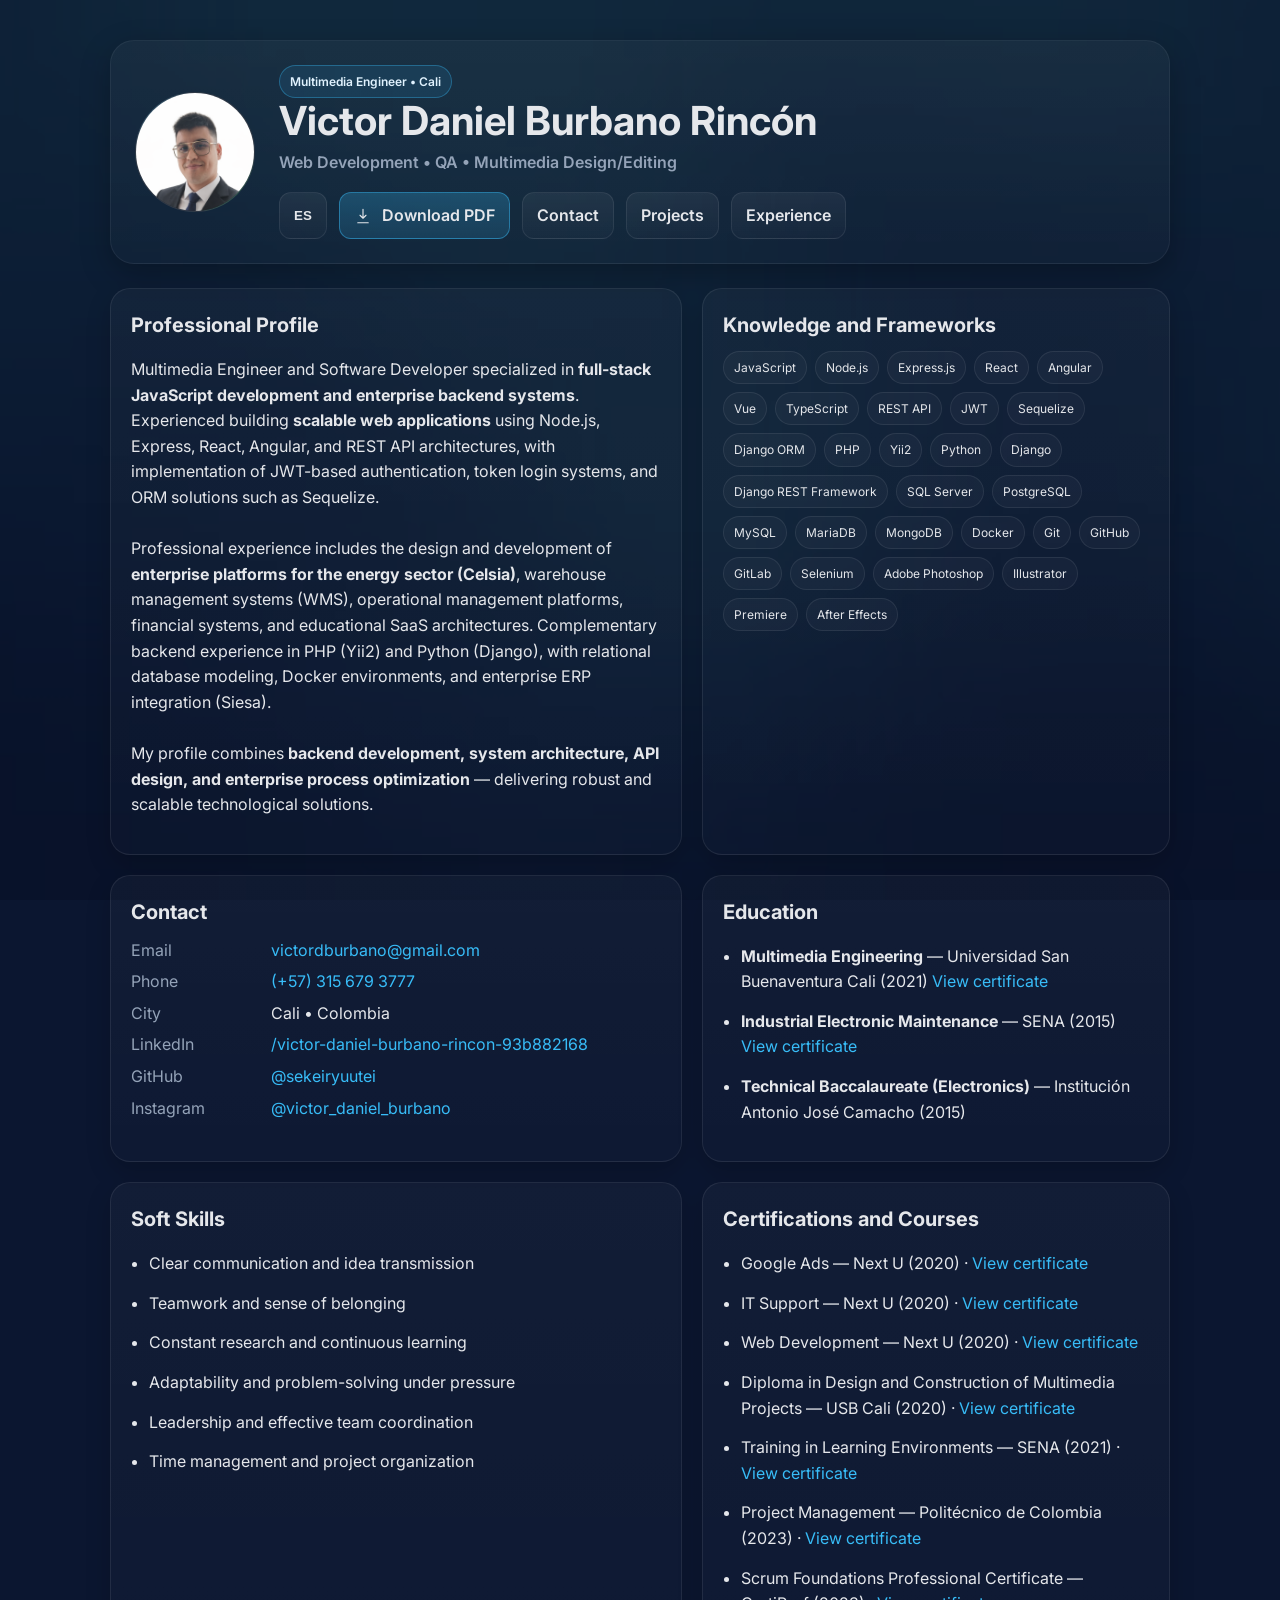
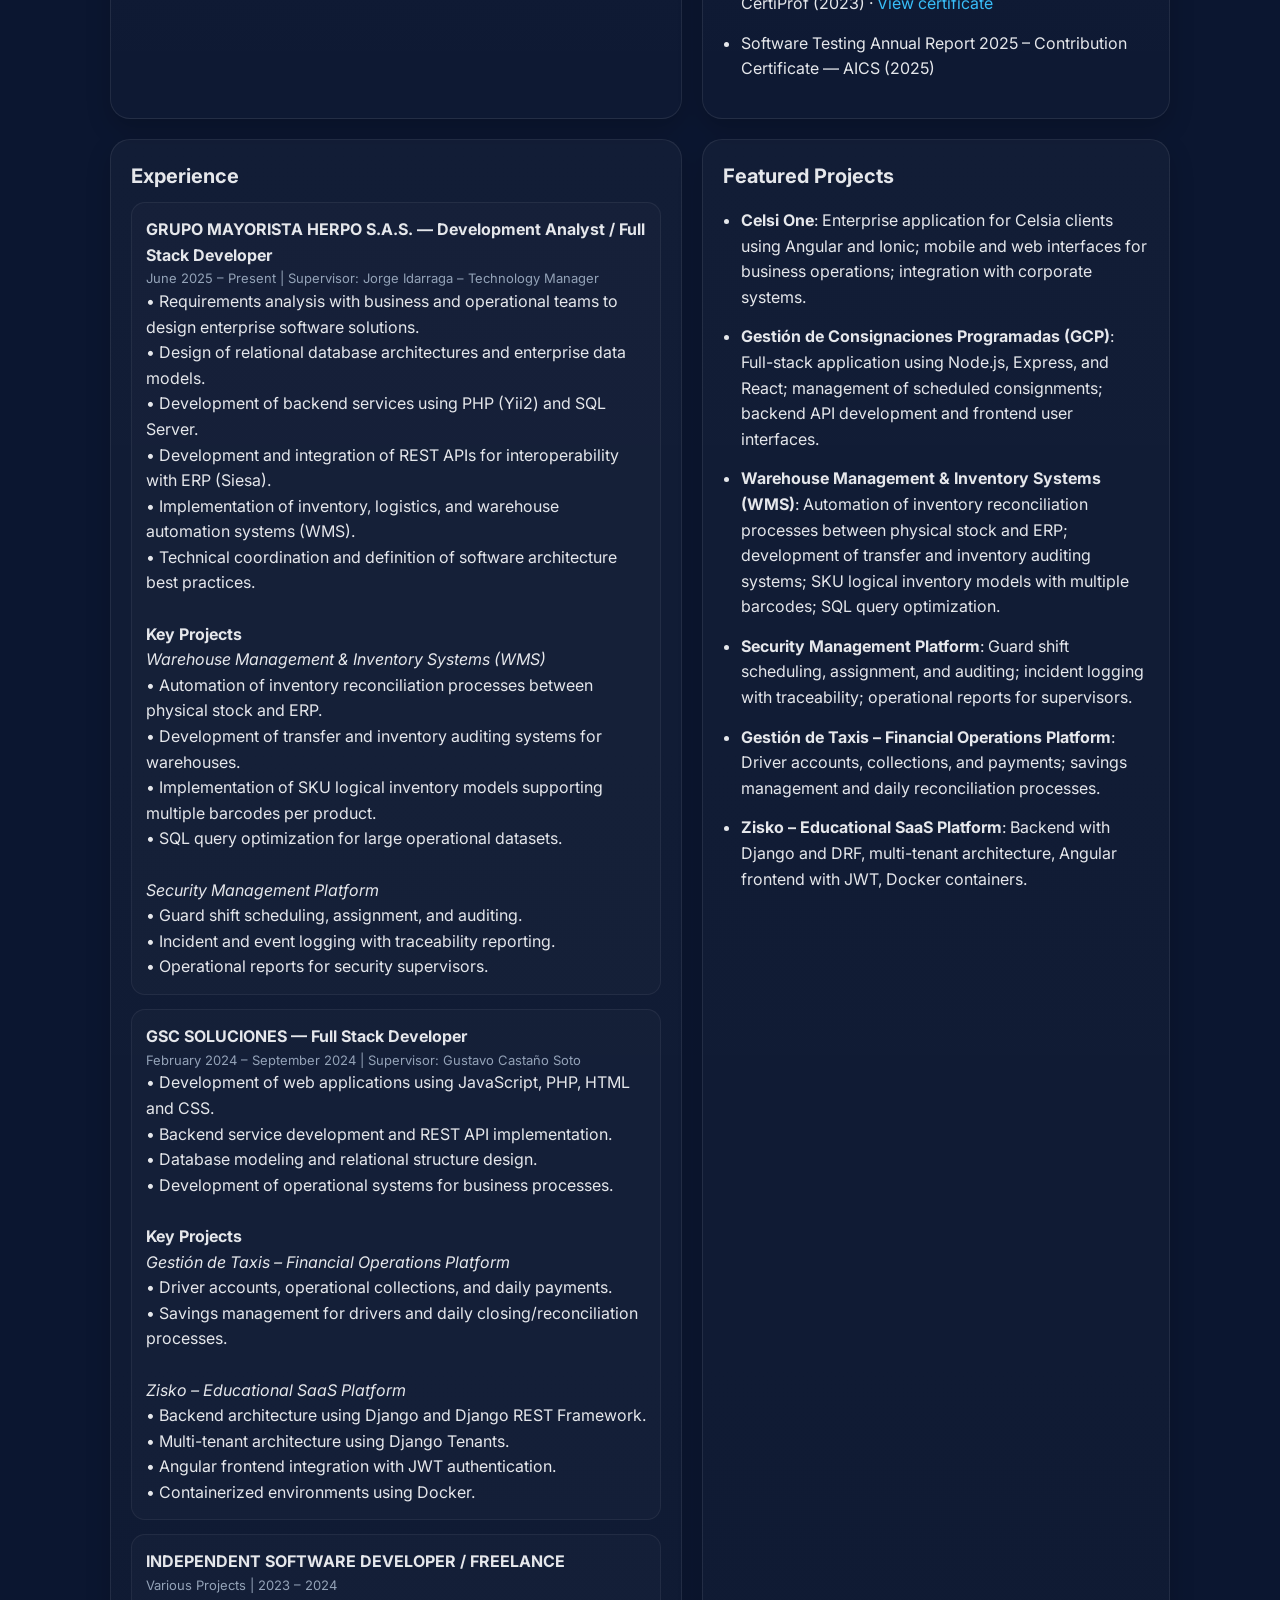
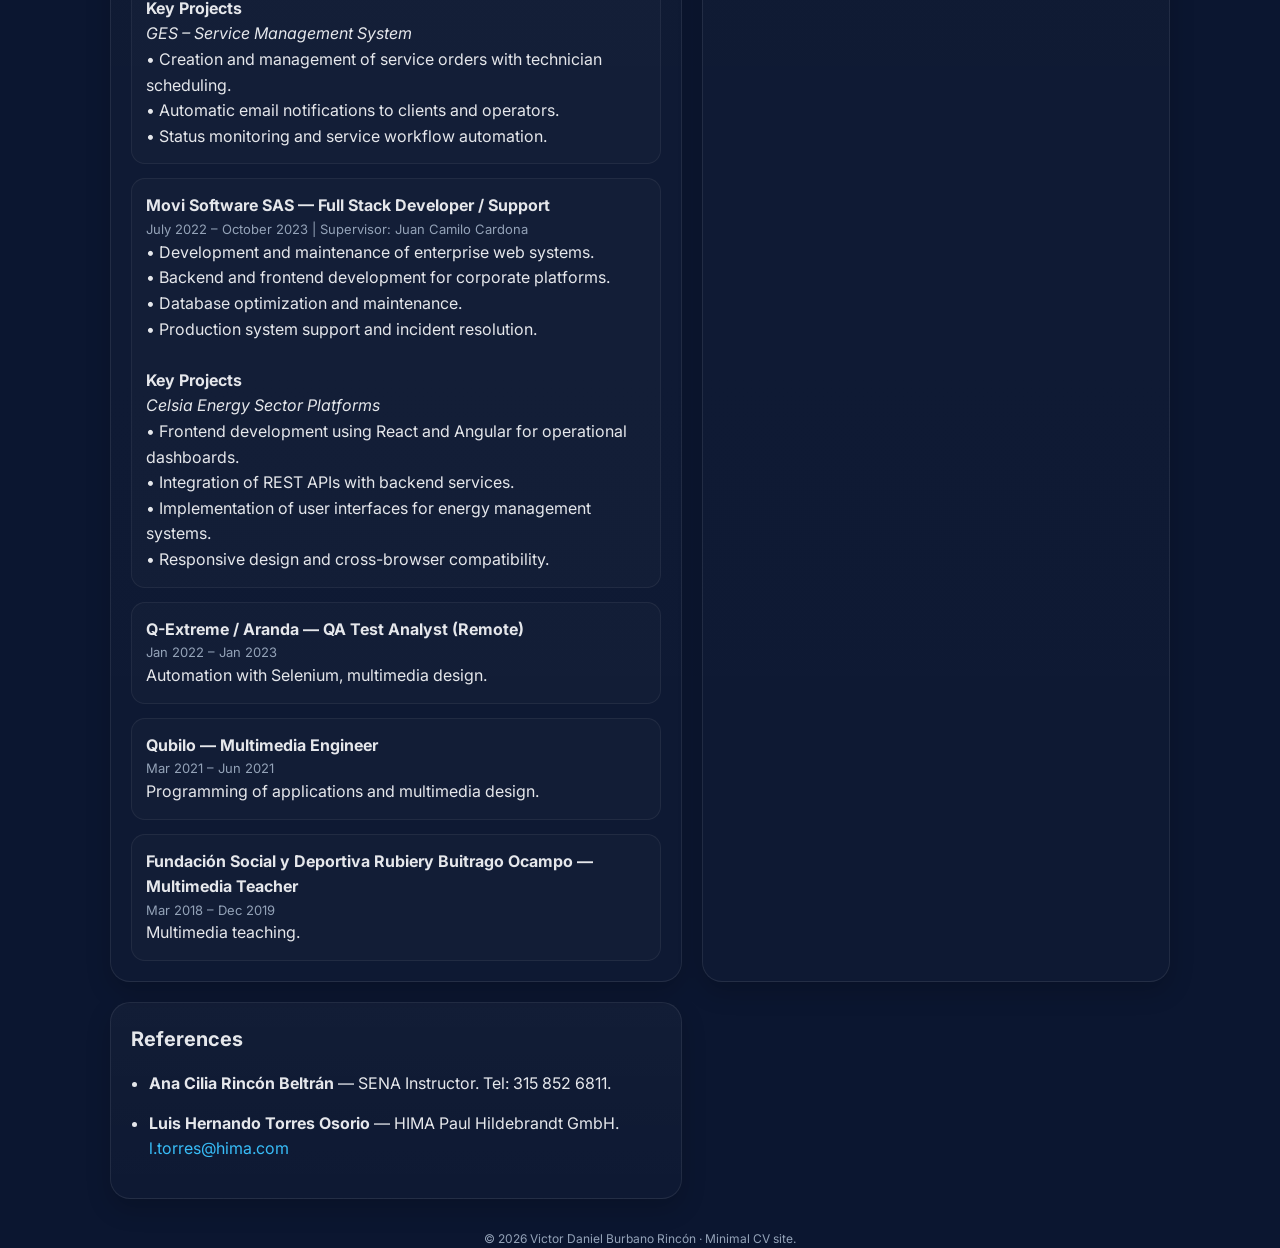
==== index.html @ 197f32cb "Add comprehensive SEO optimizations: meta tags, Open Graph, Twitter Cards, structured data JSON-LD, " ====
<!doctype html>
<html lang="en">

<head>
  <meta charset="utf-8" />
  <meta name="viewport" content="width=device-width, initial-scale=1" />
  <title>Victor Daniel Burbano Rincón — Multimedia Engineer</title>
  <meta name="description" content="Victor Daniel Burbano Rincón - Multimedia Engineer and Full-Stack Developer specializing in JavaScript, Node.js, React, Angular, enterprise systems, and QA. Experience in Celsia projects, WMS, and SaaS platforms." />
  <meta name="keywords" content="Victor Burbano, Victor Daniel Burbano Rincón, Multimedia Engineer, Full-Stack Developer, JavaScript, Node.js, React, Angular, QA, Enterprise Systems, Celsia, Colombia" />
  <meta name="author" content="Victor Daniel Burbano Rincón" />
  <meta name="robots" content="index, follow" />
  <link rel="canonical" href="https://victorburbano.com/" />

  <!-- Open Graph / Facebook -->
  <meta property="og:type" content="profile" />
  <meta property="og:url" content="https://victorburbano.com/" />
  <meta property="og:title" content="Victor Daniel Burbano Rincón - Multimedia Engineer" />
  <meta property="og:description" content="Full-Stack Developer specializing in JavaScript, Node.js, React, Angular, enterprise systems, and QA. Experience in Celsia projects and SaaS platforms." />
  <meta property="og:image" content="https://victorburbano.com/assets/profileNew.png" />
  <meta property="og:site_name" content="Victor Burbano CV" />
  <meta property="profile:first_name" content="Victor Daniel" />
  <meta property="profile:last_name" content="Burbano Rincón" />

  <!-- Twitter -->
  <meta name="twitter:card" content="summary_large_image" />
  <meta name="twitter:url" content="https://victorburbano.com/" />
  <meta name="twitter:title" content="Victor Daniel Burbano Rincón - Multimedia Engineer" />
  <meta name="twitter:description" content="Full-Stack Developer specializing in JavaScript, Node.js, React, Angular, enterprise systems, and QA." />
  <meta name="twitter:image" content="https://victorburbano.com/assets/profileNew.png" />

  <meta name="theme-color" content="#0b1630">
  <link rel="preconnect" href="https://fonts.gstatic.com" crossorigin>
  <link href="https://fonts.googleapis.com/css2?family=Inter:wght@300;400;600;800&display=swap" rel="stylesheet">
  <link href="assets/estilos.css" rel="stylesheet">
  <script src="js/app.js" defer></script>

  <!-- Structured Data for SEO -->
  <script type="application/ld+json">
  {
    "@context": "https://schema.org",
    "@type": "Person",
    "name": "Victor Daniel Burbano Rincón",
    "jobTitle": "Multimedia Engineer",
    "description": "Multimedia Engineer and Software Developer specializing in full-stack JavaScript development and enterprise backend systems.",
    "url": "https://victorburbano.com/",
    "image": "https://victorburbano.com/assets/profileNew.png",
    "sameAs": [
      "https://www.linkedin.com/in/victor-daniel-burbano-rincon-93b882168",
      "https://github.com/sekeiryuutei"
    ],
    "address": {
      "@type": "PostalAddress",
      "addressLocality": "Cali",
      "addressCountry": "Colombia"
    },
    "knowsAbout": [
      "JavaScript",
      "Node.js",
      "Express",
      "React",
      "Angular",
      "Python",
      "Django",
      "SQL Server",
      "PostgreSQL",
      "Docker",
      "QA",
      "Selenium"
    ],
    "hasOccupation": {
      "@type": "Occupation",
      "name": "Full-Stack Developer",
      "occupationLocation": {
        "@type": "City",
        "name": "Cali",
        "addressCountry": "CO"
      }
    }
  }
  </script>
</head>

<body>
  <div class="wrap">
    <header class="header">
      <div class="avatar" title="Foto">
        <img src="./assets/profileNew.png" alt="Foto de Victor Daniel Burbano" onerror="this.style.display='none'">
        <span aria-hidden="true" class="avatar-fallback">VD</span>
      </div>
      <div>
        <div class="badge" data-lang="badge">Multimedia Engineer • Cali</div>
        <h1>Victor Daniel Burbano Rincón</h1>
        <p class="subtitle" data-lang="subtitle">Web Development • QA • Multimedia Design/Editing</p>
        <div class="actions" aria-label="Acciones rápidas">
          <button id="lang-toggle" class="btn">EN</button>
          <a id="btn-download" class="btn primary js-download" href="./assets/cv.pdf" download>
            <svg width="18" height="18" viewBox="0 0 24 24" aria-hidden="true">
              <path d="M12 3v12m0 0 4-4m-4 4-4-4M5 21h14" stroke="currentColor" stroke-width="1.5"
                stroke-linecap="round" stroke-linejoin="round" />
            </svg>
            <span data-key="download">Download PDF</span>
          </a>
          <a class="btn" href="#contacto"><span data-key="contact">Contact</span></a>
          <a class="btn" href="#proyectos"><span data-key="projects">Projects</span></a>
          <a class="btn" href="#experiencia"><span data-key="experience">Experience</span></a>
        </div>
      </div>
    </header>

    <main class="grid content">
      <!-- PERFIL -->
      <section class="card" id="perfil">
        <h2 data-key="profile-title">Professional Profile</h2>
        <p data-key="profile-text">
          Multimedia Engineer and Software Developer specialized in <strong>full-stack JavaScript development and enterprise backend systems</strong>. Experienced building <strong>scalable web applications</strong> using Node.js, Express, React, Angular, and REST API architectures, with implementation of JWT-based authentication, token login systems, and ORM solutions such as Sequelize.<br><br>
          Professional experience includes the design and development of <strong>enterprise platforms for the energy sector (Celsia)</strong>, warehouse management systems (WMS), operational management platforms, financial systems, and educational SaaS architectures. Complementary backend experience in PHP (Yii2) and Python (Django), with relational database modeling, Docker environments, and enterprise ERP integration (Siesa).<br><br>
          My profile combines <strong>backend development, system architecture, API design, and enterprise process optimization</strong> — delivering robust and scalable technological solutions.
        </p>
      </section>

      <!-- CONOCIMIENTOS -->
      <section class="card" id="conocimientos">
        <h2 data-key="knowledge-title">Knowledge and Frameworks</h2>
        <div class="pills">
          <span class="pill">JavaScript</span><span class="pill">Node.js</span><span class="pill">Express.js</span><span class="pill">React</span><span class="pill">Angular</span><span class="pill">Vue</span><span class="pill">TypeScript</span>
          <span class="pill">REST API</span><span class="pill">JWT</span><span class="pill">Sequelize</span><span class="pill">Django ORM</span>
          <span class="pill">PHP</span><span class="pill">Yii2</span><span class="pill">Python</span><span class="pill">Django</span><span class="pill">Django REST Framework</span>
          <span class="pill">SQL Server</span><span class="pill">PostgreSQL</span><span class="pill">MySQL</span><span class="pill">MariaDB</span><span class="pill">MongoDB</span>
          <span class="pill">Docker</span><span class="pill">Git</span><span class="pill">GitHub</span><span class="pill">GitLab</span>
          <span class="pill">Selenium</span><span class="pill">Adobe Photoshop</span><span class="pill">Illustrator</span><span class="pill">Premiere</span><span class="pill">After Effects</span>
        </div>
      </section>

      <!-- CONTACTO -->
      <aside class="card" id="contacto">
        <h2 data-key="contact-title">Contact</h2>
        <div class="kvs">
          <div class="kv">
            <div class="k" data-key="email">Email</div>
            <div><a href="mailto:victordburbano@gmail.com">victordburbano@gmail.com</a></div>
          </div>
          <div class="kv">
            <div class="k" data-key="phone">Phone</div>
            <div><a href="tel:+573156793777">(+57) 315 679 3777</a></div>
          </div>
          <div class="kv">
            <div class="k" data-key="city">City</div>
            <div data-key="city-value">Cali • Colombia</div>
          </div>
          <div class="kv">
            <div class="k" data-key="linkedin">LinkedIn</div>
            <div><a href="https://www.linkedin.com/in/victor-daniel-burbano-rincon-93b882168" target="_blank"
                rel="noopener">/victor-daniel-burbano-rincon-93b882168</a></div>
          </div>
          <div class="kv">
            <div class="k" data-key="github">GitHub</div>
            <div><a href="https://github.com/sekeiryuutei" target="_blank" rel="noopener">@sekeiryuutei</a></div>
          </div>
          <div class="kv">
            <div class="k" data-key="instagram">Instagram</div>
            <div><a href="https://www.instagram.com/victor_daniel_burbano/" target="_blank"
                rel="noopener">@victor_daniel_burbano</a></div>
          </div>
        </div>
      </aside>

      <!-- EDUCACIÓN -->
      <section class="card" id="educacion">
        <h2 data-key="education-title">Education</h2>
        <ul class="list">
          <li data-key="education-1"><strong>Multimedia Engineering</strong> — Universidad San Buenaventura Cali (2021)
            <a href="https://drive.google.com/file/d/1N53zUvtVeZSyQRtCM3n5HyFe71KOCU1t/view" target="_blank"
              rel="noopener" data-key="view-cert">View certificate</a>
          </li>
          <li data-key="education-2"><strong>Industrial Electronic Maintenance</strong> — SENA (2015)
            <a href="https://drive.google.com/file/d/1Xv7XEoY41XVSQtFZG1aqArbHTIEgxP6_/view" target="_blank"
              rel="noopener" data-key="view-cert">View certificate</a>
          </li>
          <li data-key="education-3"><strong>Technical Baccalaureate (Electronics)</strong> — Institución Antonio José Camacho (2015)</li>
        </ul>
      </section>

      <!-- SOFT SKILLS -->
      <aside class="card" id="habilidades">
        <h2 data-key="soft-skills-title">Soft Skills</h2>
        <ul class="list">
          <li data-key="soft-1">Clear communication and idea transmission</li>
          <li data-key="soft-2">Teamwork and sense of belonging</li>
          <li data-key="soft-3">Constant research and continuous learning</li>
          <li data-key="soft-4">Adaptability and problem-solving under pressure</li>
          <li data-key="soft-5">Leadership and effective team coordination</li>
          <li data-key="soft-6">Time management and project organization</li>
        </ul>
      </aside>

      <!-- CERTIFICACIONES -->
      <section class="card" id="certificaciones">
        <h2 data-key="certifications-title">Certifications and Courses</h2>
        <ul class="list">
          <li data-key="cert-1">Google Ads — Next U (2020) · <a
              href="https://www.credential.net/29cb036b-2101-41da-89ec-3e7151015d6b#acc.sI92fw18" target="_blank"
              rel="noopener" data-key="view-cert">View certificate</a></li>
          <li data-key="cert-2">IT Support — Next U (2020) · <a
              href="https://www.credential.net/253bd14a-de18-405d-8e92-7f70947f1e5c#acc.TrHBRwLs" target="_blank"
              rel="noopener" data-key="view-cert">View certificate</a></li>
          <li data-key="cert-3">Web Development — Next U (2020) · <a
              href="https://www.credential.net/45580786-54f1-4c8f-b5db-5fa089366025#acc.VzKkHpOJ" target="_blank"
              rel="noopener" data-key="view-cert">View certificate</a></li>
          <li data-key="cert-4">Diploma in Design and Construction of Multimedia Projects — USB Cali (2020) · <a
              href="https://acortar.link/OXK51R" target="_blank" rel="noopener" data-key="view-cert">View certificate</a></li>
          <li data-key="cert-5">Training in Learning Environments — SENA (2021) · <a href="https://acortar.link/zm6are"
              target="_blank" rel="noopener" data-key="view-cert">View certificate</a></li>
          <li data-key="cert-6">Project Management — Politécnico de Colombia (2023) · <a href="https://acortar.link/hOAvzR"
              target="_blank" rel="noopener" data-key="view-cert">View certificate</a></li>
          <li data-key="cert-7">Scrum Foundations Professional Certificate — CertiProf (2023) · <a href="https://acortar.link/tGBiKX"
              target="_blank" rel="noopener" data-key="view-cert">View certificate</a></li>
          <li data-key="cert-8">Software Testing Annual Report 2025 – Contribution Certificate — AICS (2025)</li>
        </ul>
      </section>

      <!-- EXPERIENCIA -->
      <section class="card" id="experiencia">
        <h2 data-key="experience-title">Experience</h2>
        <div class="timeline">
          <div class="job">
            <div class="title" data-key="job-1-title">GRUPO MAYORISTA HERPO S.A.S. — Development Analyst / Full Stack Developer</div>
            <div class="when" data-key="job-1-when">June 2025 – Present | Supervisor: Jorge Idarraga – Technology Manager</div>
            <div data-key="job-1-desc">
              • Requirements analysis with business and operational teams to design enterprise software solutions.<br>
              • Design of relational database architectures and enterprise data models.<br>
              • Development of backend services using PHP (Yii2) and SQL Server.<br>
              • Development and integration of REST APIs for interoperability with ERP (Siesa).<br>
              • Implementation of inventory, logistics, and warehouse automation systems (WMS).<br>
              • Technical coordination and definition of software architecture best practices.<br><br>
              <strong>Key Projects</strong><br>
              <em>Warehouse Management & Inventory Systems (WMS)</em><br>
              • Automation of inventory reconciliation processes between physical stock and ERP.<br>
              • Development of transfer and inventory auditing systems for warehouses.<br>
              • Implementation of SKU logical inventory models supporting multiple barcodes per product.<br>
              • SQL query optimization for large operational datasets.<br><br>
              <em>Security Management Platform</em><br>
              • Guard shift scheduling, assignment, and auditing.<br>
              • Incident and event logging with traceability reporting.<br>
              • Operational reports for security supervisors.
            </div>
          </div>
          <div class="job">
            <div class="title" data-key="job-2-title">GSC SOLUCIONES — Full Stack Developer</div>
            <div class="when" data-key="job-2-when">February 2024 – September 2024 | Supervisor: Gustavo Castaño Soto</div>
            <div data-key="job-2-desc">
              • Development of web applications using JavaScript, PHP, HTML and CSS.<br>
              • Backend service development and REST API implementation.<br>
              • Database modeling and relational structure design.<br>
              • Development of operational systems for business processes.<br><br>
              <strong>Key Projects</strong><br>
              <em>Gestión de Taxis – Financial Operations Platform</em><br>
              • Driver accounts, operational collections, and daily payments.<br>
              • Savings management for drivers and daily closing/reconciliation processes.<br><br>
              <em>Zisko – Educational SaaS Platform</em><br>
              • Backend architecture using Django and Django REST Framework.<br>
              • Multi-tenant architecture using Django Tenants.<br>
              • Angular frontend integration with JWT authentication.<br>
              • Containerized environments using Docker.
            </div>
          </div>
          <div class="job">
            <div class="title" data-key="job-freelance-title">INDEPENDENT SOFTWARE DEVELOPER / FREELANCE</div>
            <div class="when" data-key="job-freelance-when">Various Projects | 2023 – 2024</div>
            <div data-key="job-freelance-desc">
              <strong>Key Projects</strong><br>
              <em>GES – Service Management System</em><br>
              • Creation and management of service orders with technician scheduling.<br>
              • Automatic email notifications to clients and operators.<br>
              • Status monitoring and service workflow automation.
            </div>
          </div>
          <div class="job">
            <div class="title" data-key="job-3-title">Movi Software SAS — Full Stack Developer / Support</div>
            <div class="when" data-key="job-3-when">July 2022 – October 2023 | Supervisor: Juan Camilo Cardona</div>
            <div data-key="job-3-desc">
              • Development and maintenance of enterprise web systems.<br>
              • Backend and frontend development for corporate platforms.<br>
              • Database optimization and maintenance.<br>
              • Production system support and incident resolution.<br><br>
              <strong>Key Projects</strong><br>
              <em>Celsia Energy Sector Platforms</em><br>
              • Frontend development using React and Angular for operational dashboards.<br>
              • Integration of REST APIs with backend services.<br>
              • Implementation of user interfaces for energy management systems.<br>
              • Responsive design and cross-browser compatibility.
            </div>
          </div>
          <div class="job">
            <div class="title" data-key="job-4-title">Q-Extreme / Aranda — QA Test Analyst (Remote)</div>
            <div class="when" data-key="job-4-when">Jan 2022 – Jan 2023</div>
            <div data-key="job-4-desc">Automation with Selenium, multimedia design.</div>
          </div>
          <div class="job">
            <div class="title" data-key="job-5-title">Qubilo — Multimedia Engineer</div>
            <div class="when" data-key="job-5-when">Mar 2021 – Jun 2021</div>
            <div data-key="job-5-desc">Programming of applications and multimedia design.</div>
          </div>
          <div class="job">
            <div class="title" data-key="job-6-title">Fundación Social y Deportiva Rubiery Buitrago Ocampo — Multimedia Teacher</div>
            <div class="when" data-key="job-6-when">Mar 2018 – Dec 2019</div>
            <div data-key="job-6-desc">Multimedia teaching.</div>
          </div>
        </div>
      </section>

      <!-- PROYECTOS -->
      <section class="card" id="proyectos">
        <h2 data-key="projects-title">Featured Projects</h2>
        <ul class="list">
          <li data-key="project-1"><strong>Celsi One</strong>: Enterprise application for Celsia clients using Angular and Ionic; mobile and web interfaces for business operations; integration with corporate systems.</li>
          <li data-key="project-2"><strong>Gestión de Consignaciones Programadas (GCP)</strong>: Full-stack application using Node.js, Express, and React; management of scheduled consignments; backend API development and frontend user interfaces.</li>
          <li data-key="project-3"><strong>Warehouse Management & Inventory Systems (WMS)</strong>: Automation of inventory reconciliation processes between physical stock and ERP; development of transfer and inventory auditing systems; SKU logical inventory models with multiple barcodes; SQL query optimization.</li>
          <li data-key="project-4"><strong>Security Management Platform</strong>: Guard shift scheduling, assignment, and auditing; incident logging with traceability; operational reports for supervisors.</li>
          <li data-key="project-5"><strong>Gestión de Taxis – Financial Operations Platform</strong>: Driver accounts, collections, and payments; savings management and daily reconciliation processes.</li>
          <li data-key="project-6"><strong>Zisko – Educational SaaS Platform</strong>: Backend with Django and DRF, multi-tenant architecture, Angular frontend with JWT, Docker containers.</li>
        </ul>
      </section>

      <!-- REFERENCIAS -->
      <aside class="card" id="referencias">
        <h2 data-key="references-title">References</h2>
        <ul class="list">
          <li data-key="ref-1"><strong>Ana Cilia Rincón Beltrán</strong> — SENA Instructor. Tel: 315 852 6811.</li>
          <li data-key="ref-2"><strong>Luis Hernando Torres Osorio</strong> — HIMA Paul Hildebrandt GmbH. <a
              href="mailto:l.torres@hima.com">l.torres@hima.com</a></li>
        </ul>
      </aside>
    </main>

    <footer>
      <p class="tiny" data-key="footer">© <span id="y"></span> Victor Daniel Burbano Rincón · Minimal CV site.</p>
    </footer>
  </div>

  <!-- Menú móvil sticky -->
  <nav id="mobile-nav" class="mobile-nav" role="navigation" aria-label="Navegación móvil">
    <a href="#perfil" class="mnav-link" data-section="perfil" aria-label="Profile">
      <svg viewBox="0 0 24 24" width="22" height="22" aria-hidden="true">
        <path fill="currentColor"
          d="M12 12a5 5 0 1 0-5-5 5 5 0 0 0 5 5Zm0 2c-4.418 0-8 2.239-8 5v1h16v-1c0-2.761-3.582-5-8-5Z" />
      </svg>
      <span data-key="nav-profile">Profile</span>
    </a>
    <a href="#proyectos" class="mnav-link" data-section="proyectos" aria-label="Projects">
      <svg viewBox="0 0 24 24" width="22" height="22" aria-hidden="true">
        <path fill="currentColor" d="M3 3h8v8H3Zm10 0h8v8h-8ZM3 13h8v8H3Zm10 8v-8h8v8Z" />
      </svg>
      <span data-key="nav-projects">Projects</span>
    </a>
    <a href="#experiencia" class="mnav-link" data-section="experiencia" aria-label="Experience">
      <svg viewBox="0 0 24 24" width="22" height="22" aria-hidden="true">
        <path fill="currentColor"
          d="M10 2h4a2 2 0 0 1 2 2v2h4a2 2 0 0 1 2 2v4h-4v2H6v-2H2V8a2 2 0 0 1 2-2h4V4a2 2 0 0 1 2-2Zm4 4V4h-4v2Z" />
        <path fill="currentColor" d="M2 12h4v2h12v-2h4v6a2 2 0 0 1-2 2H4a2 2 0 0 1-2-2Z" />
      </svg>
      <span data-key="nav-experience">Experience</span>
    </a>
    <a href="#contacto" class="mnav-link" data-section="contacto" aria-label="Contact">
      <svg viewBox="0 0 24 24" width="22" height="22" aria-hidden="true">
        <path fill="currentColor" d="M4 3h16a2 2 0 0 1 2 2v10a2 2 0 0 1-2 2H8l-4 4V5a2 2 0 0 1 2-2Z" />
      </svg>
      <span data-key="nav-contact">Contact</span>
    </a>
    <a href="./assets/cv.pdf" download class="mnav-link js-download" aria-label="Download CV">
      <svg viewBox="0 0 24 24" width="22" height="22" aria-hidden="true">
        <path fill="currentColor" d="M12 3v10l4-4 1.4 1.4L12 17.8 6.6 10.4 8 9l4 4V3z" />
        <path fill="currentColor" d="M5 20h14v2H5z" />
      </svg>
      <span data-key="nav-cv">CV</span>
    </a>
  </nav>
</body>

</html>
---- assets/estilos.css ----
:root{
  --bg:#0f172a; --card:#111827; --soft:#1f2937; --muted:#94a3b8;
  --txt:#e5e7eb; --brand:#38bdf8; --accent:#22c55e;
}

/* RESET */
*{box-sizing:border-box}
html, body{margin:0; height:100%}

/* Fondo: azul marino + (opcional) imagen océano */
body{
  font-family:Inter, system-ui, Segoe UI, Roboto, Helvetica, Arial, sans-serif;
  color:var(--txt);
  line-height:1.6;
  min-height:100%;
  overflow-x:hidden;
  background-color:#0b1630; /* azul marino sólido */
  position:relative;
}
/* Imagen océano (pon assets/bg-ocean.jpg al lado de este CSS) */
body::before{
  content:"";
  position:fixed; inset:0;
  background: url("./bg-ocean.jpg") center/cover no-repeat;
  opacity:.28; filter:saturate(.9) brightness(.9);
  z-index:-1; pointer-events:none;
}
@media (max-width: 820px){ body::before{ position:absolute; } }

a{color:var(--brand); text-decoration:none}
a:hover{text-decoration:underline}

/* LAYOUT */
.wrap{max-width:1100px; margin:40px auto; padding:0 20px}
.header{
  display:grid; gap:24px; align-items:center;
  grid-template-columns: 120px 1fr;
  background: linear-gradient(180deg, rgba(255,255,255,.04), rgba(255,255,255,.02));
  border:1px solid rgba(255,255,255,.06);
  border-radius:24px; padding:24px; box-shadow:0 10px 30px rgba(0,0,0,.25);
}
.avatar{
  width:120px;height:120px;border-radius:50%;overflow:hidden;display:grid;place-items:center;
  background:
    radial-gradient(60% 60% at 30% 30%, rgba(56,189,248,.45), transparent 60%),
    radial-gradient(60% 60% at 70% 70%, rgba(34,197,94,.45), transparent 60%),
    var(--soft);
  border:1px solid rgba(255,255,255,.08);
}
.avatar img{width:100%; height:100%; object-fit:cover; display:block}
.avatar-fallback{font-weight:800}

h1{margin:0; font-size: clamp(24px, 3.2vw, 40px); line-height:1.15}
.subtitle{color:var(--muted); font-weight:600; margin-top:6px}

.badge{
  display:inline-flex; gap:8px; align-items:center;
  background:rgba(56,189,248,.10);
  color:#e0f2fe; border:1px solid rgba(56,189,248,.35);
  padding:6px 10px; border-radius:999px; font-size:12px; font-weight:600
}

.actions{display:flex; gap:12px; flex-wrap:wrap; margin-top:12px}
.btn{
  display:inline-flex; align-items:center; gap:10px;
  padding:10px 14px; border-radius:12px; border:1px solid rgba(255,255,255,.08);
  background:linear-gradient(180deg, rgba(255,255,255,.06), rgba(255,255,255,.02));
  color:var(--txt); font-weight:600; transition:.2s transform ease; text-decoration:none
}
.btn:hover{transform:translateY(-2px)}
.btn.primary{
  background:linear-gradient(180deg, rgba(56,189,248,.25), rgba(56,189,248,.15));
  border-color:rgba(56,189,248,.45)
}

/* GRID de contenido */
.grid{display:grid; gap:20px; margin-top:24px; grid-template-columns: 1.1fr .9fr;}
.content{container-type:inline-size}

/* CARDS */
.card{
  background: linear-gradient(180deg, rgba(255,255,255,.03), rgba(255,255,255,.015));
  border:1px solid rgba(255,255,255,.08);
  border-radius:20px; padding:20px; box-shadow:0 10px 24px rgba(0,0,0,.18);
  transition: transform 0.3s ease, box-shadow 0.3s ease;
}
.card:hover {
  transform: translateY(-5px);
  box-shadow: 0 15px 35px rgba(0,0,0,.25);
}
.card h2{margin:0 0 10px; font-size: clamp(17px, 1.6vw, 20px)}

.kvs{display:grid; gap:6px}
.kv{display:flex; gap:10px}
.kv .k{min-width:130px; color:var(--muted)}

.list{display:grid; gap:14px; padding-left:18px}
.list li{margin:0}

.timeline{display:grid; gap:14px}
.job{
  padding:14px; border-radius:14px;
  background:rgba(255,255,255,.02); border:1px solid rgba(255,255,255,.06)
}
.job .when{color:var(--muted); font-size:13px}
.job .title{font-weight:700}

footer{margin:30px 0; color:var(--muted); text-align:center}
.tiny{font-size:12px}

/* Pills */
.pills{display:flex; flex-wrap:wrap; gap:8px; margin-top:10px}
.pill{
  display:inline-block; padding:6px 10px; border-radius:999px;
  border:1px solid rgba(255,255,255,.08);
  background:rgba(255,255,255,.03); font-size:12px;
  transition: background 0.3s ease;
}
.pill:hover {
  background: rgba(255,255,255,.08);
}

/* ---------- RESPONSIVE ---------- */
@media (max-width: 900px){
  .grid{grid-template-columns:1fr}
  .header{grid-template-columns:100px 1fr; padding:18px}
  .avatar{width:100px; height:100px}
  .wrap{padding:0 16px}
}
@media (max-width: 680px){
  .header{grid-template-columns:1fr; text-align:center; gap:14px}
  .avatar{margin:0 auto}
  .actions{flex-direction:column}
  .actions .btn{width:100%; justify-content:center; padding:12px 16px}
  .card{padding:16px}
  .kv{flex-direction:column}
  .kv .k{min-width:unset; font-size:13px}
  .badge{margin:0 auto}
}
@media (max-width: 420px){
  h1{font-size: clamp(20px, 7vw, 26px)}
  .subtitle{font-size:14px}
  .btn{padding:10px 12px}
  .pill{font-size:11px; padding:5px 8px}
  .list{padding-left:16px}
}
@media (prefers-reduced-motion: reduce){
  .btn{transition:none}
  .btn:hover{transform:none}
}

/* Mobile sticky nav */
.mobile-nav{
  position: fixed;
  left: 50%;
  transform: translateX(-50%);
  bottom: max(10px, env(safe-area-inset-bottom));
  width: min(640px, calc(100% - 20px));
  display: none;
  background: rgba(17, 24, 39, .72);
  backdrop-filter: blur(10px);
  border: 1px solid rgba(255,255,255,.08);
  box-shadow: 0 10px 30px rgba(0,0,0,.35);
  border-radius: 16px;
  padding: 8px;
  z-index: 50;
}
.mobile-nav .mnav-link{
  flex: 1 1 0;
  display: inline-flex;
  flex-direction: column;
  align-items: center;
  gap: 4px;
  padding: 10px 6px;
  color: var(--txt);
  font-size: 11px;
  text-decoration: none;
  border-radius: 12px;
  transition: background .2s ease, transform .2s ease, color .2s ease;
}
.mobile-nav .mnav-link:hover{ transform: translateY(-1px) }
.mobile-nav .mnav-link.active{
  background: linear-gradient(180deg, rgba(56,189,248,.20), rgba(56,189,248,.10));
  border: 1px solid rgba(56,189,248,.35);
  color: #e0f2fe;
}
@media (max-width: 820px){
  .mobile-nav{
    display: grid;
    grid-template-columns: repeat(5, 1fr);
    gap: 6px;
  }
  body{ padding-bottom: 84px; }
}
@media (prefers-reduced-motion: reduce){
  .mobile-nav .mnav-link{ transition: none }
}
.mobile-nav .mnav-link svg{ display:block }
.mobile-nav .mnav-link span{ line-height: 1; }

/* Anclas con margen para scroll suave */
section, aside{ scroll-margin-top: 16px; }

/* Impresión limpia (opcional) */
@media print{
  body::before{ display:none !important; }
  body{ background:white; color:#111; }
  .header, .card{ box-shadow:none; border:1px solid #eee; }
  a{ color:#0645ad; }
}
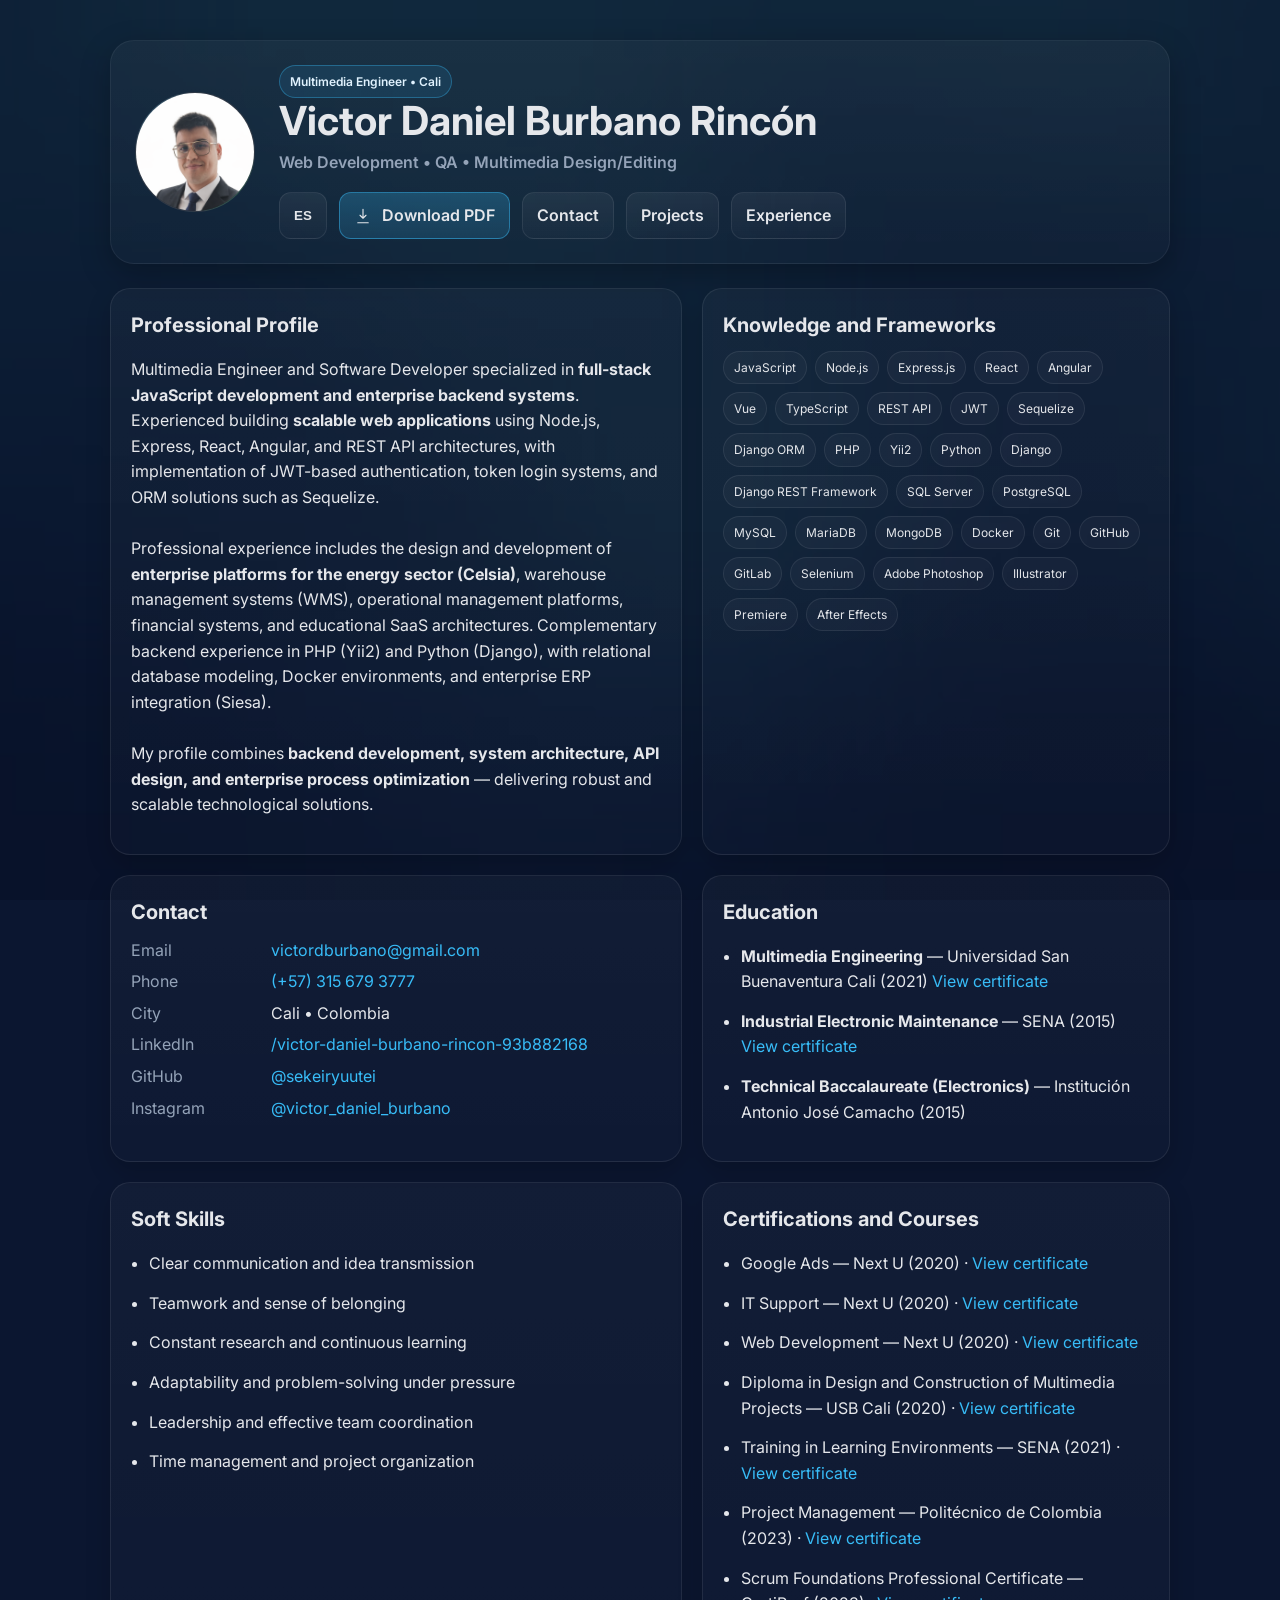
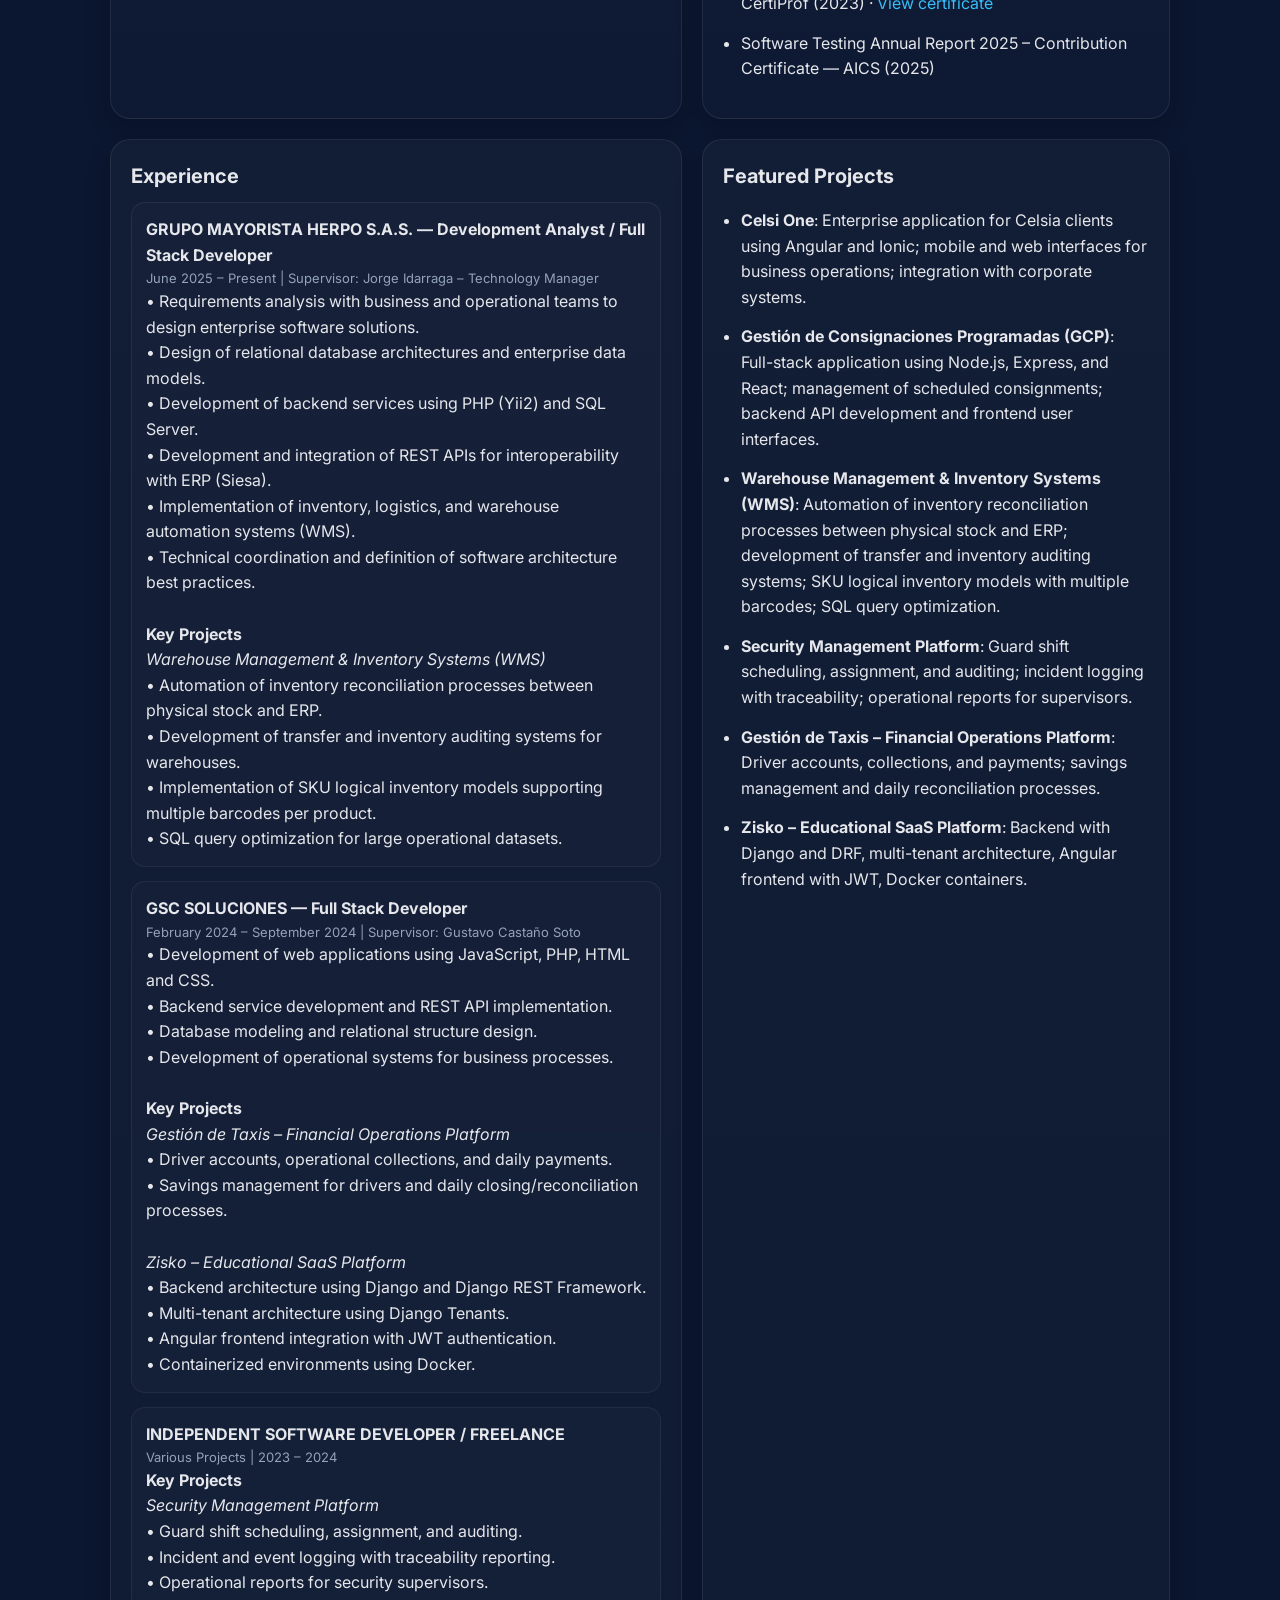
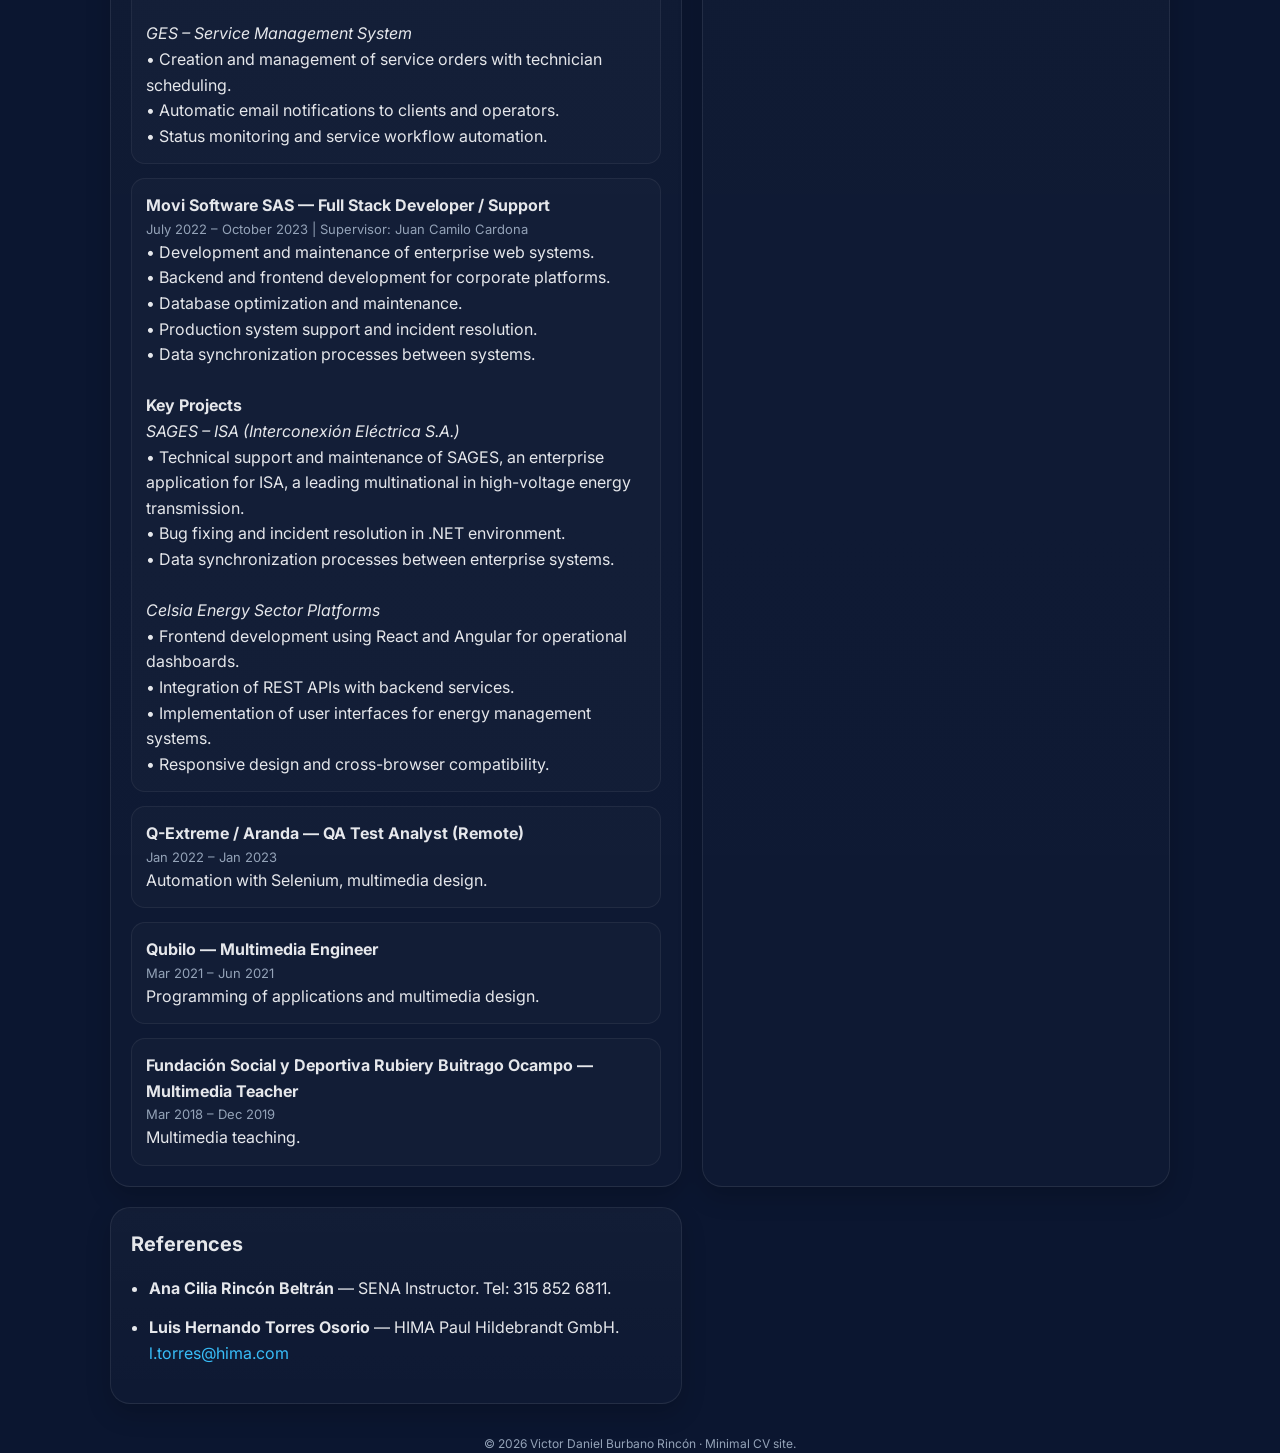
==== commit 520a7ce5: "Update experience: add SAGES/ISA project to Movi Software and relocate Security Management Platform " ====
--- a/index.html
+++ b/index.html
@@ -237,11 +237,7 @@
               • Automation of inventory reconciliation processes between physical stock and ERP.<br>
               • Development of transfer and inventory auditing systems for warehouses.<br>
               • Implementation of SKU logical inventory models supporting multiple barcodes per product.<br>
-              • SQL query optimization for large operational datasets.<br><br>
-              <em>Security Management Platform</em><br>
-              • Guard shift scheduling, assignment, and auditing.<br>
-              • Incident and event logging with traceability reporting.<br>
-              • Operational reports for security supervisors.
+              • SQL query optimization for large operational datasets.
             </div>
           </div>
           <div class="job">
@@ -268,6 +264,10 @@
             <div class="when" data-key="job-freelance-when">Various Projects | 2023 – 2024</div>
             <div data-key="job-freelance-desc">
               <strong>Key Projects</strong><br>
+              <em>Security Management Platform</em><br>
+              • Guard shift scheduling, assignment, and auditing.<br>
+              • Incident and event logging with traceability reporting.<br>
+              • Operational reports for security supervisors.<br><br>
               <em>GES – Service Management System</em><br>
               • Creation and management of service orders with technician scheduling.<br>
               • Automatic email notifications to clients and operators.<br>
@@ -281,8 +281,13 @@
               • Development and maintenance of enterprise web systems.<br>
               • Backend and frontend development for corporate platforms.<br>
               • Database optimization and maintenance.<br>
-              • Production system support and incident resolution.<br><br>
+              • Production system support and incident resolution.<br>
+              • Data synchronization processes between systems.<br><br>
               <strong>Key Projects</strong><br>
+              <em>SAGES – ISA (Interconexión Eléctrica S.A.)</em><br>
+              • Technical support and maintenance of SAGES, an enterprise application for ISA, a leading multinational in high-voltage energy transmission.<br>
+              • Bug fixing and incident resolution in .NET environment.<br>
+              • Data synchronization processes between enterprise systems.<br><br>
               <em>Celsia Energy Sector Platforms</em><br>
               • Frontend development using React and Angular for operational dashboards.<br>
               • Integration of REST APIs with backend services.<br>
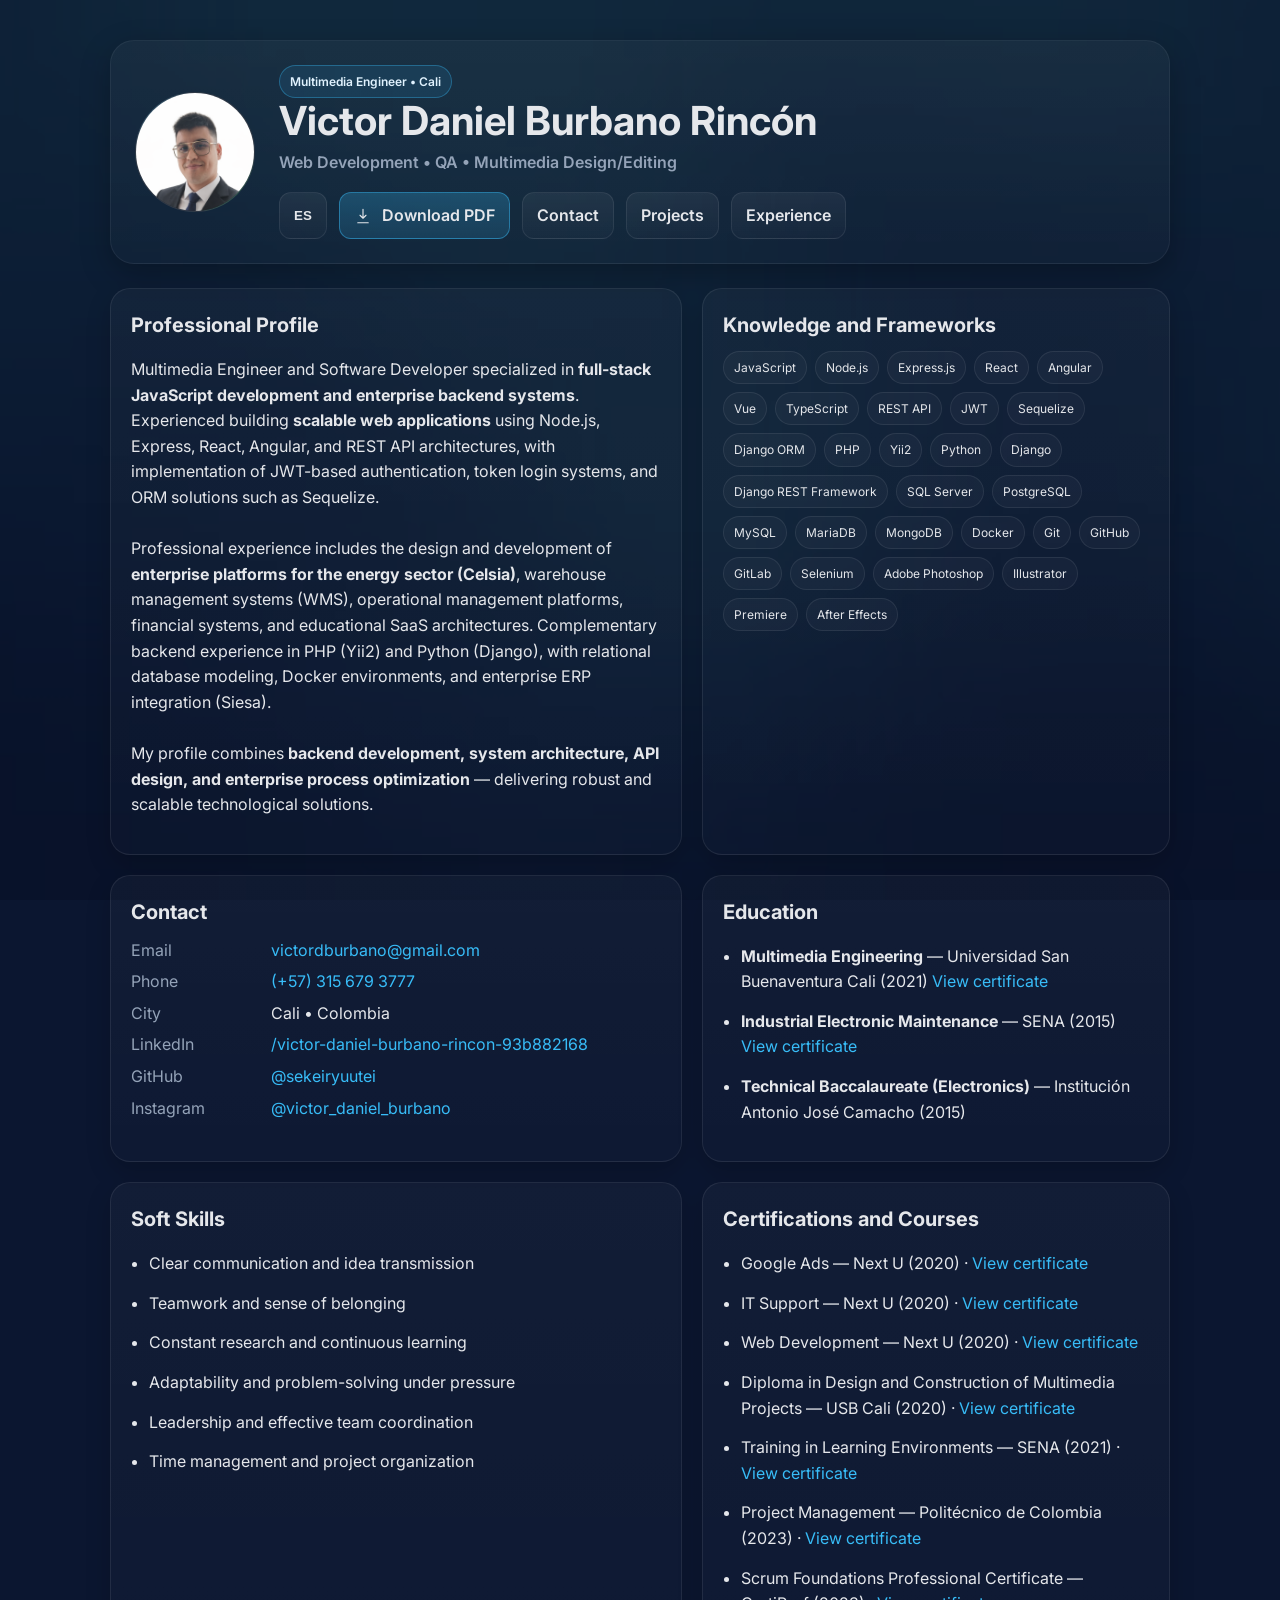
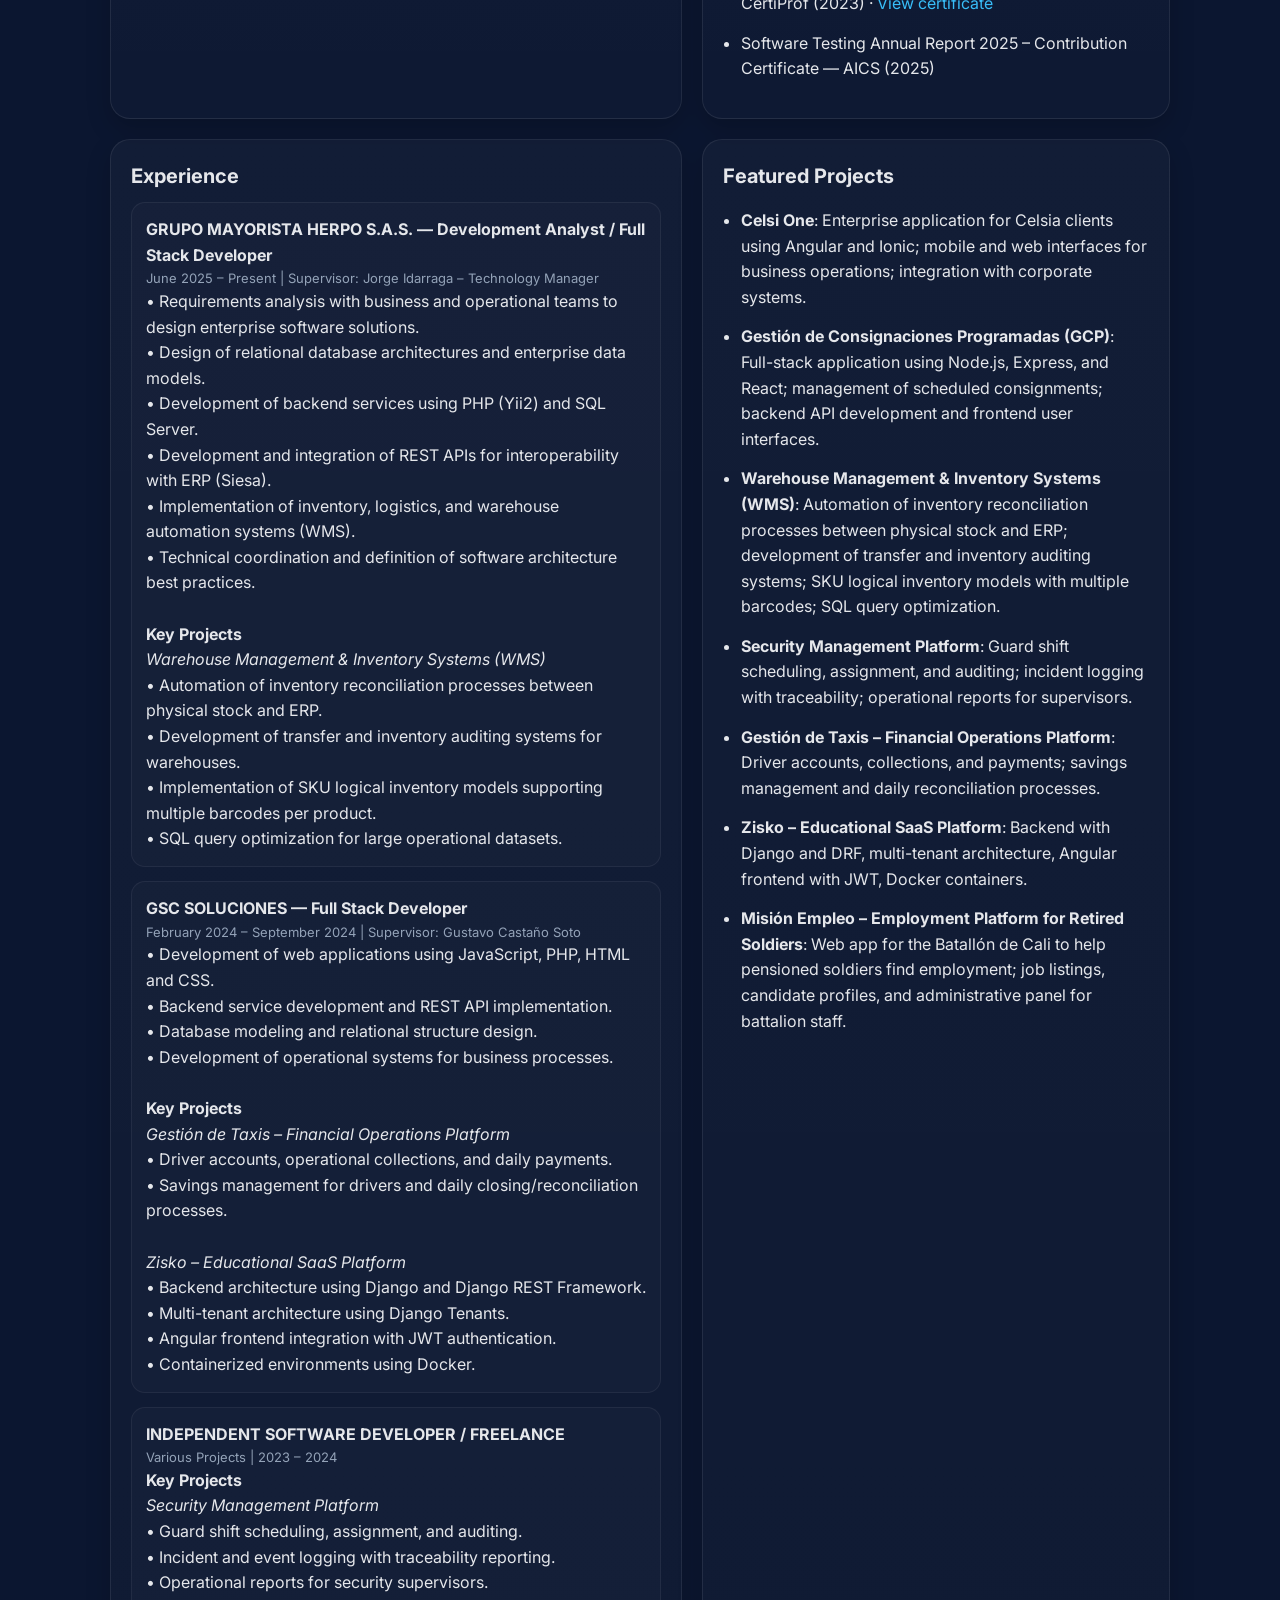
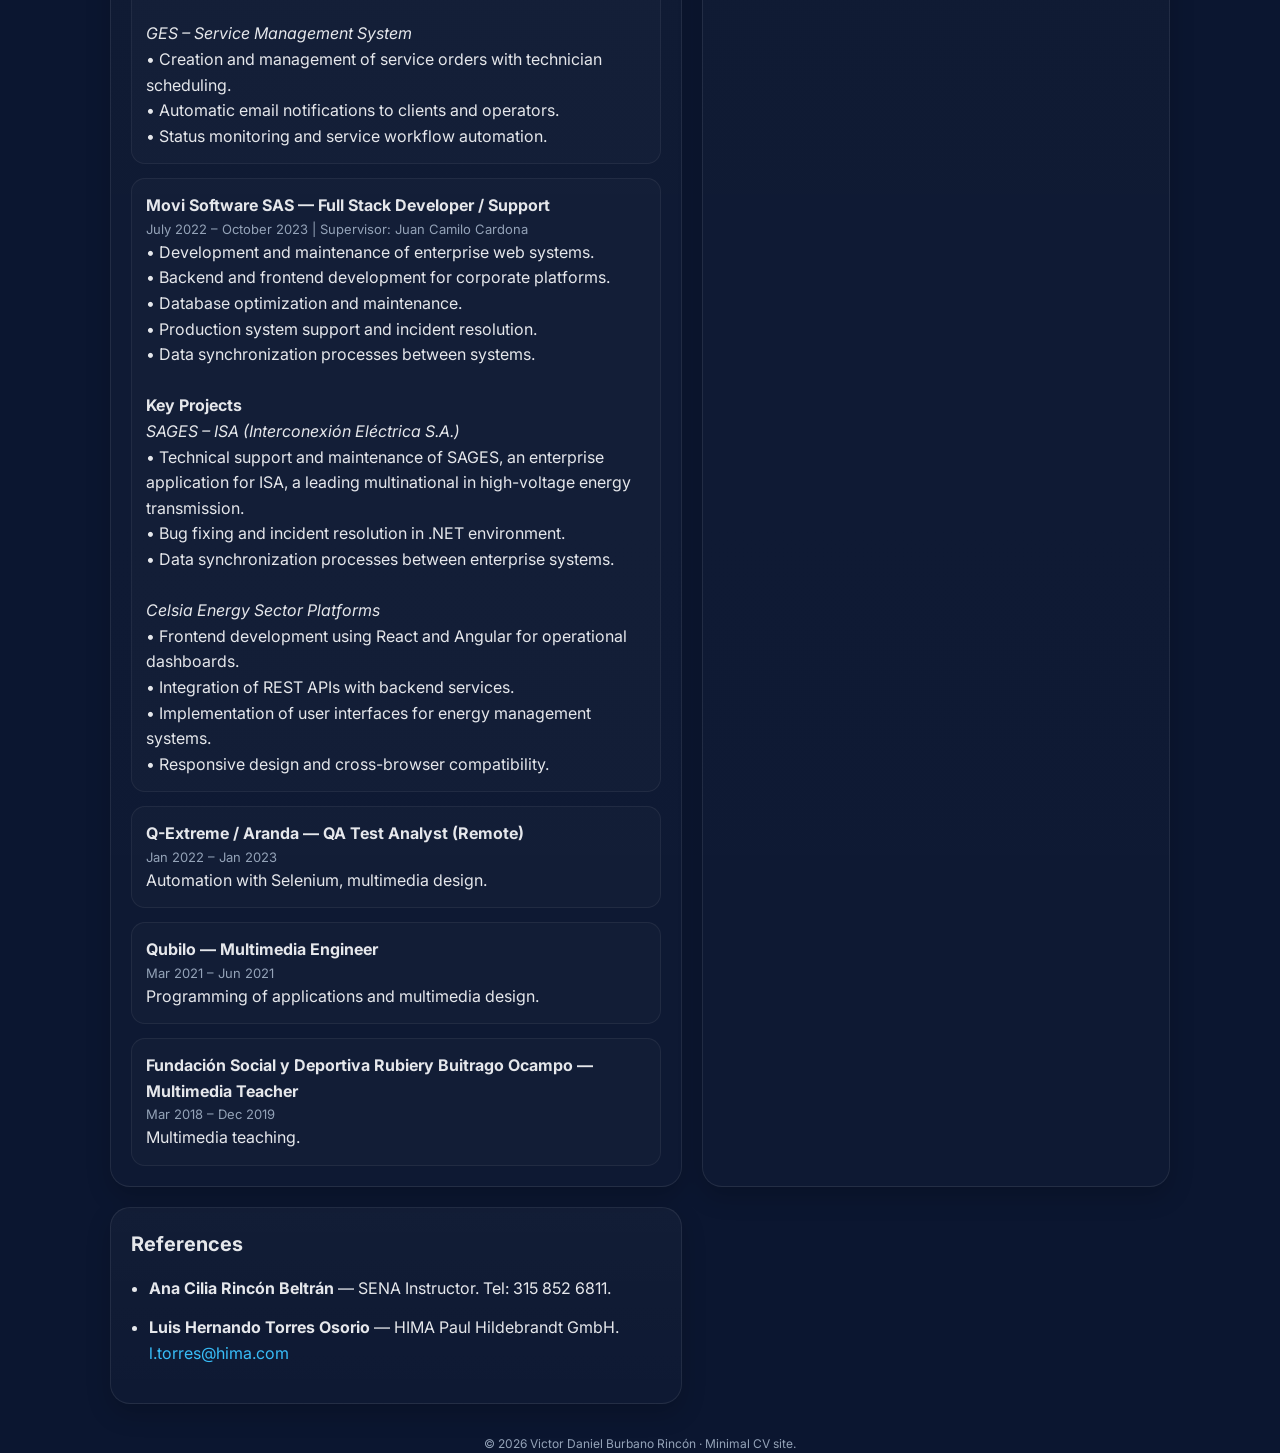
==== commit a218ba72: "Add Misión Empleo project to GSC Soluciones experience and Featured Projects Co-Authored-By: Claude " ====
--- a/index.html
+++ b/index.html
@@ -256,7 +256,11 @@
               • Backend architecture using Django and Django REST Framework.<br>
               • Multi-tenant architecture using Django Tenants.<br>
               • Angular frontend integration with JWT authentication.<br>
-              • Containerized environments using Docker.
+              • Containerized environments using Docker.<br><br>
+              <em>Misión Empleo – Employment Platform for Retired Soldiers</em><br>
+              • Web application developed for the Batallón de Cali to support pensioned soldiers in finding employment.<br>
+              • Job listing management and candidate profile matching.<br>
+              • Administrative panel for battalion staff to manage offers and applicants.
             </div>
           </div>
           <div class="job">
@@ -323,6 +327,7 @@
           <li data-key="project-4"><strong>Security Management Platform</strong>: Guard shift scheduling, assignment, and auditing; incident logging with traceability; operational reports for supervisors.</li>
           <li data-key="project-5"><strong>Gestión de Taxis – Financial Operations Platform</strong>: Driver accounts, collections, and payments; savings management and daily reconciliation processes.</li>
           <li data-key="project-6"><strong>Zisko – Educational SaaS Platform</strong>: Backend with Django and DRF, multi-tenant architecture, Angular frontend with JWT, Docker containers.</li>
+          <li data-key="project-7"><strong>Misión Empleo – Employment Platform for Retired Soldiers</strong>: Web app for the Batallón de Cali to help pensioned soldiers find employment; job listings, candidate profiles, and administrative panel for battalion staff.</li>
         </ul>
       </section>
 
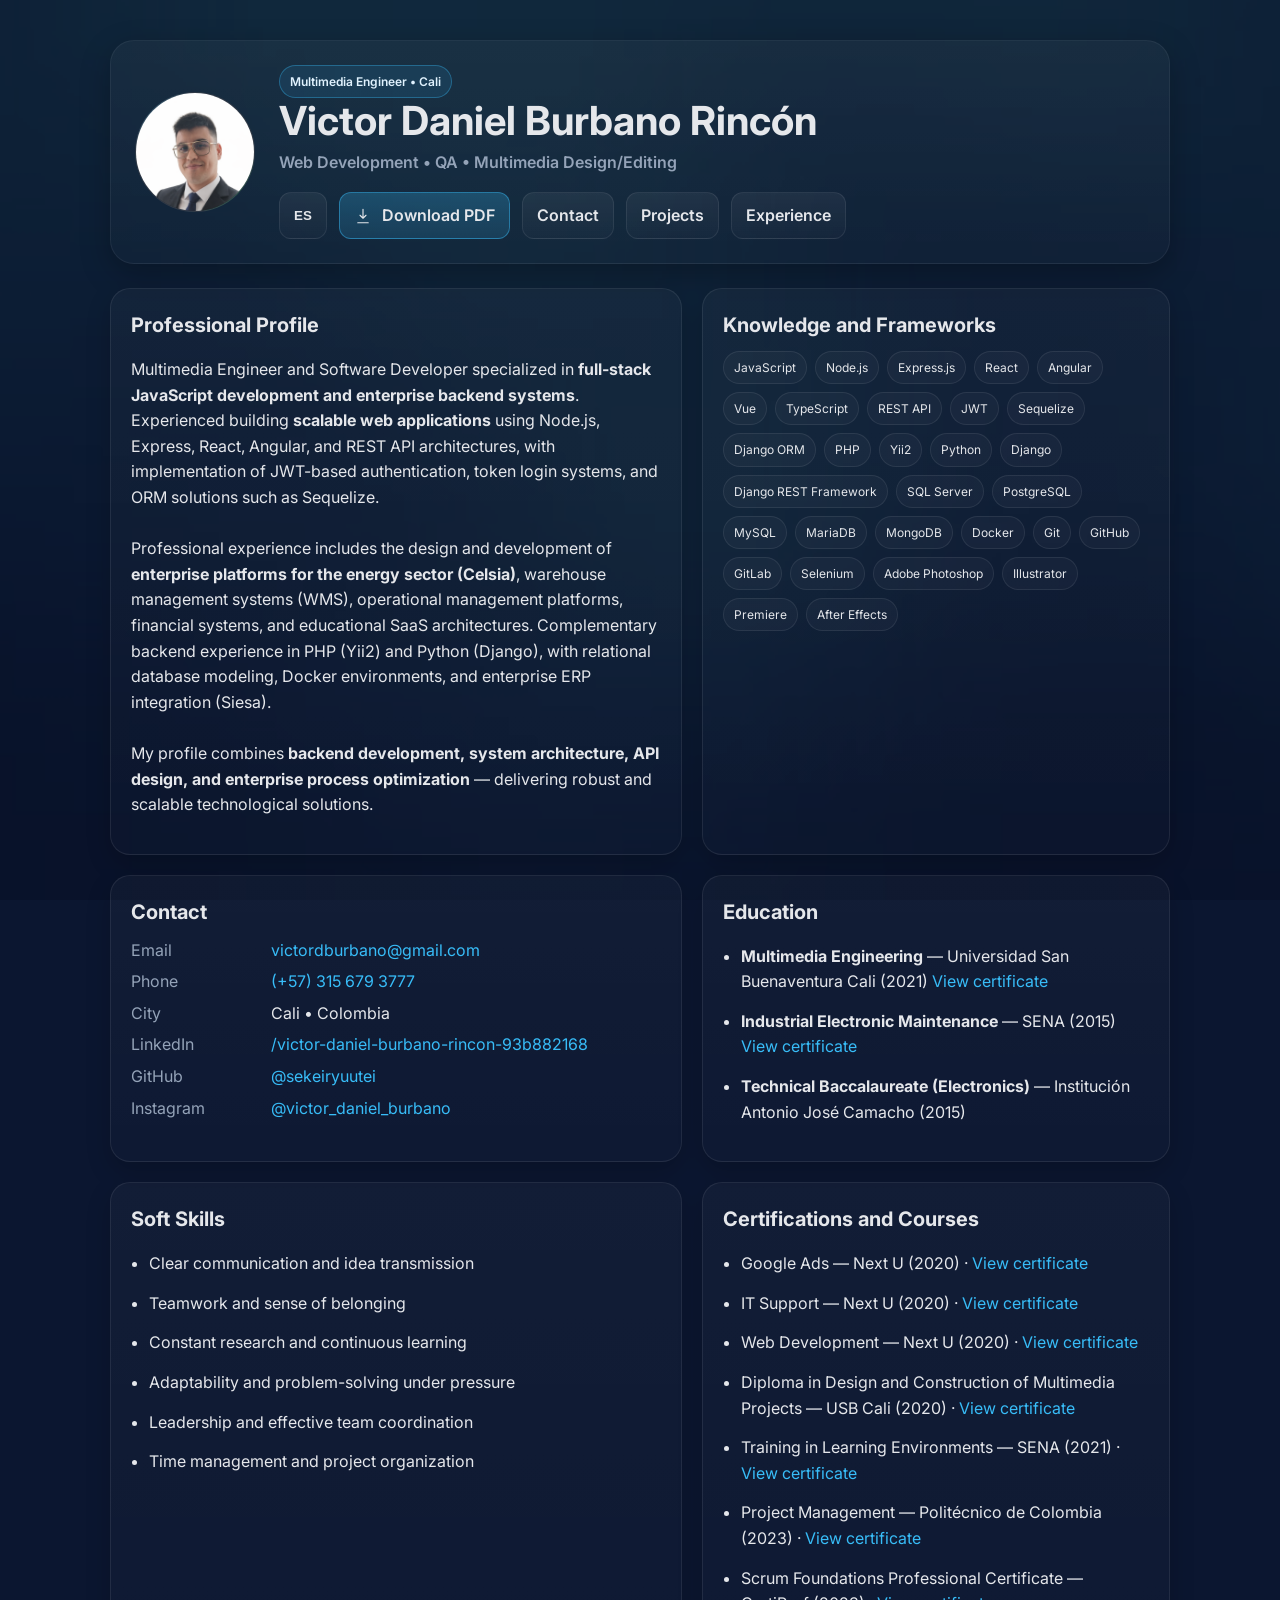
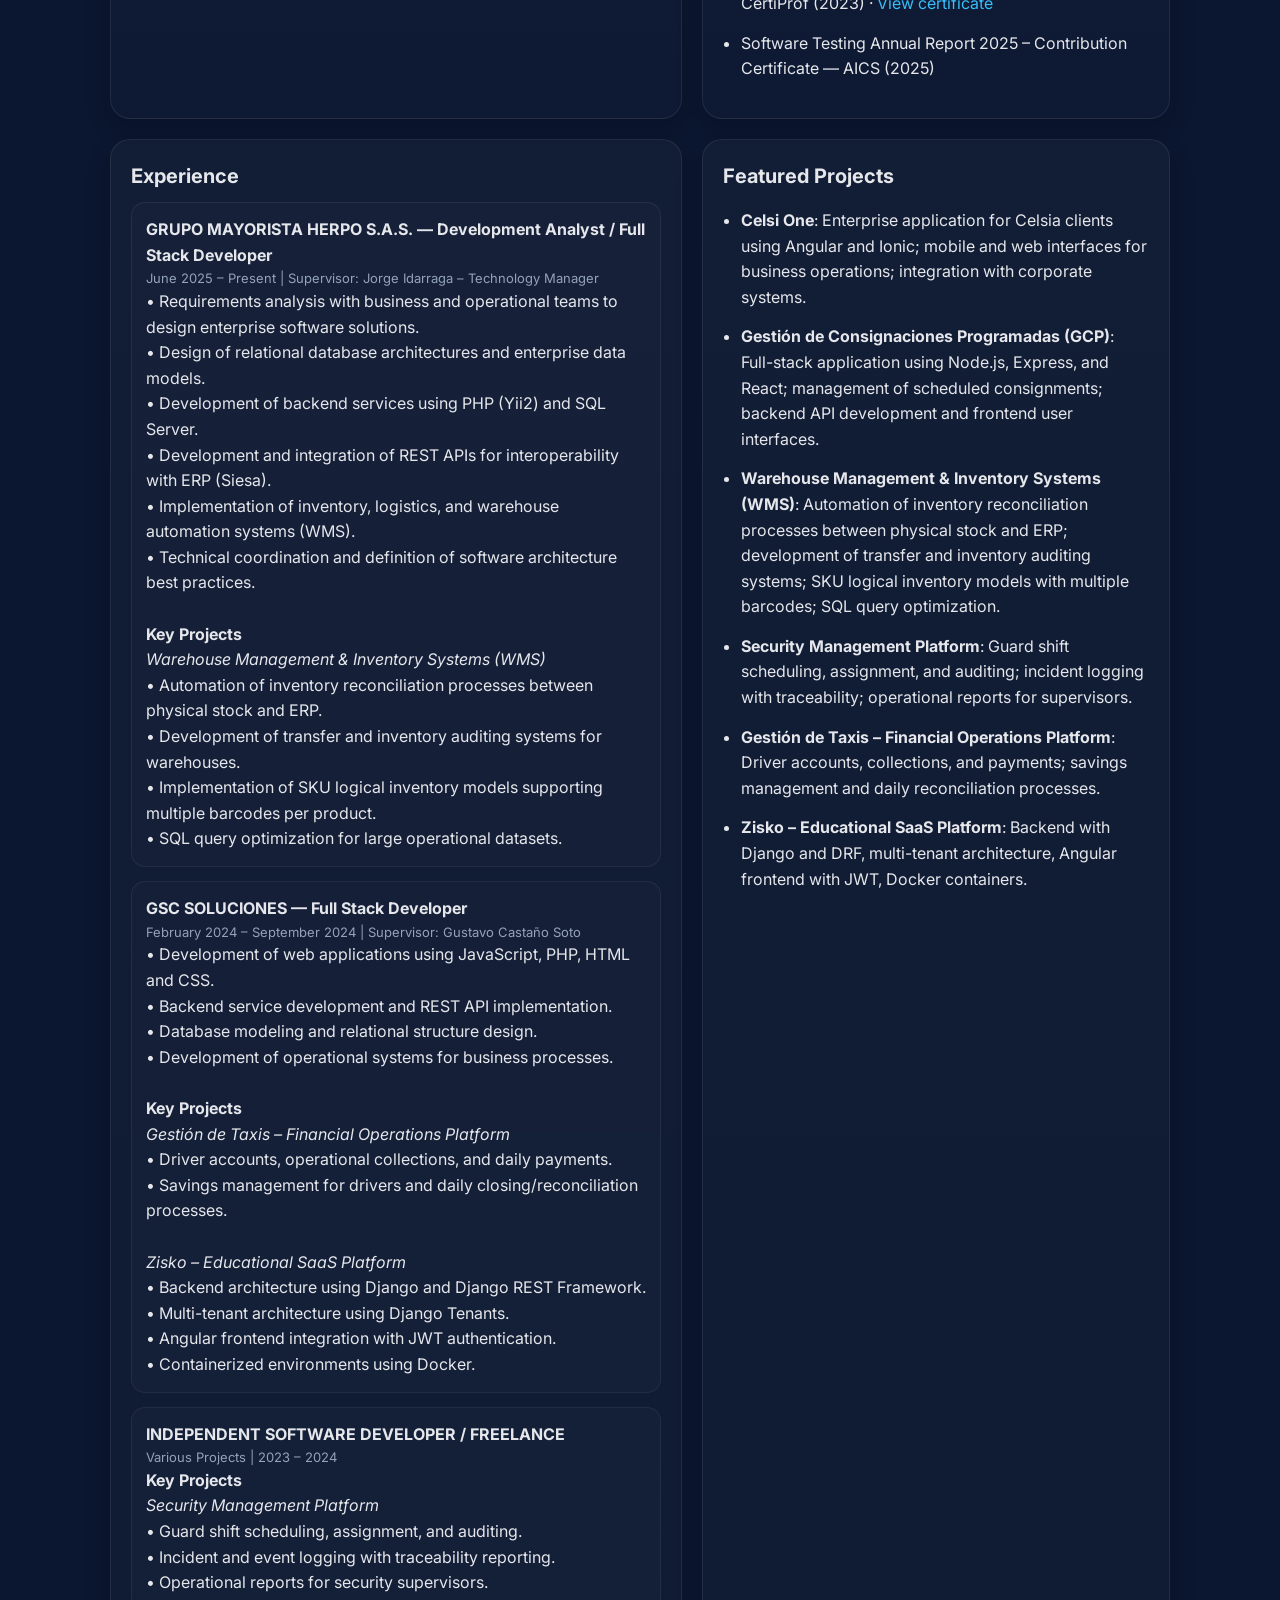
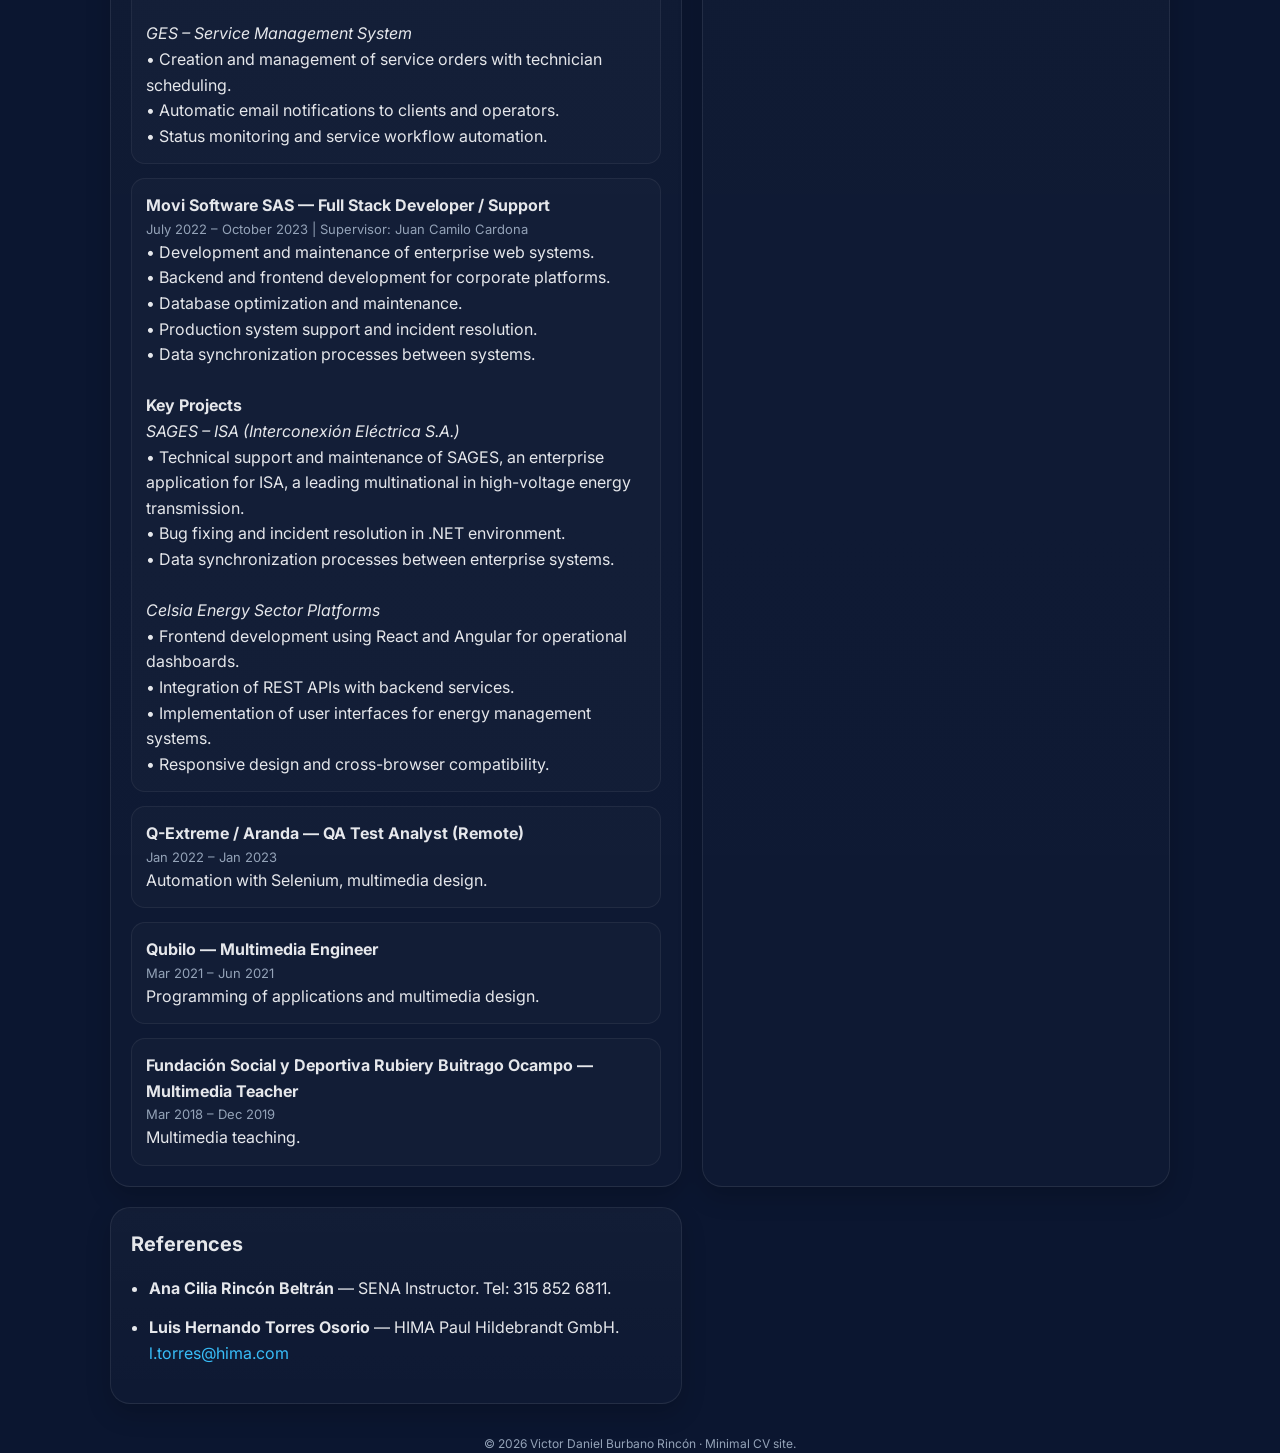
==== commit 10c18b62: "Move Misión Empleo from Featured Projects to GSC Soluciones experience only Co-Authored-By: Claude S" ====
--- a/index.html
+++ b/index.html
@@ -327,7 +327,6 @@
           <li data-key="project-4"><strong>Security Management Platform</strong>: Guard shift scheduling, assignment, and auditing; incident logging with traceability; operational reports for supervisors.</li>
           <li data-key="project-5"><strong>Gestión de Taxis – Financial Operations Platform</strong>: Driver accounts, collections, and payments; savings management and daily reconciliation processes.</li>
           <li data-key="project-6"><strong>Zisko – Educational SaaS Platform</strong>: Backend with Django and DRF, multi-tenant architecture, Angular frontend with JWT, Docker containers.</li>
-          <li data-key="project-7"><strong>Misión Empleo – Employment Platform for Retired Soldiers</strong>: Web app for the Batallón de Cali to help pensioned soldiers find employment; job listings, candidate profiles, and administrative panel for battalion staff.</li>
         </ul>
       </section>
 
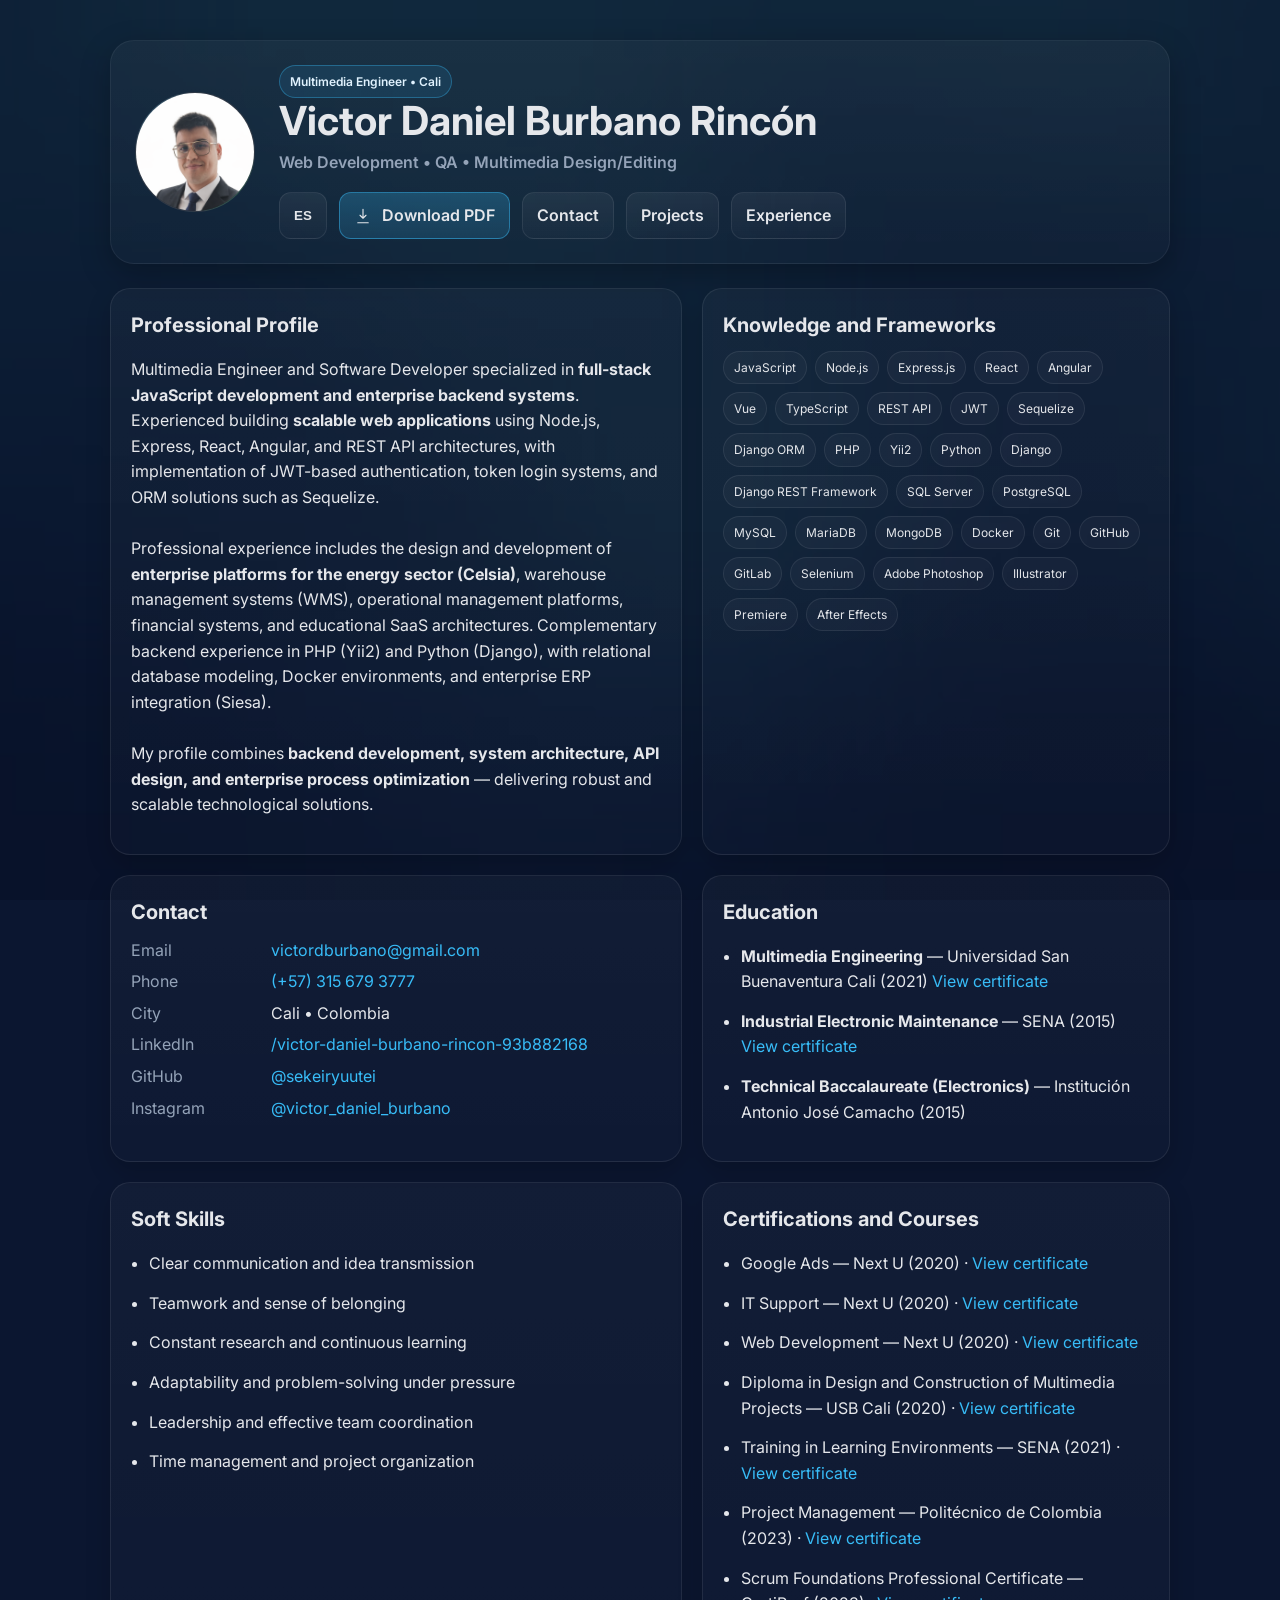
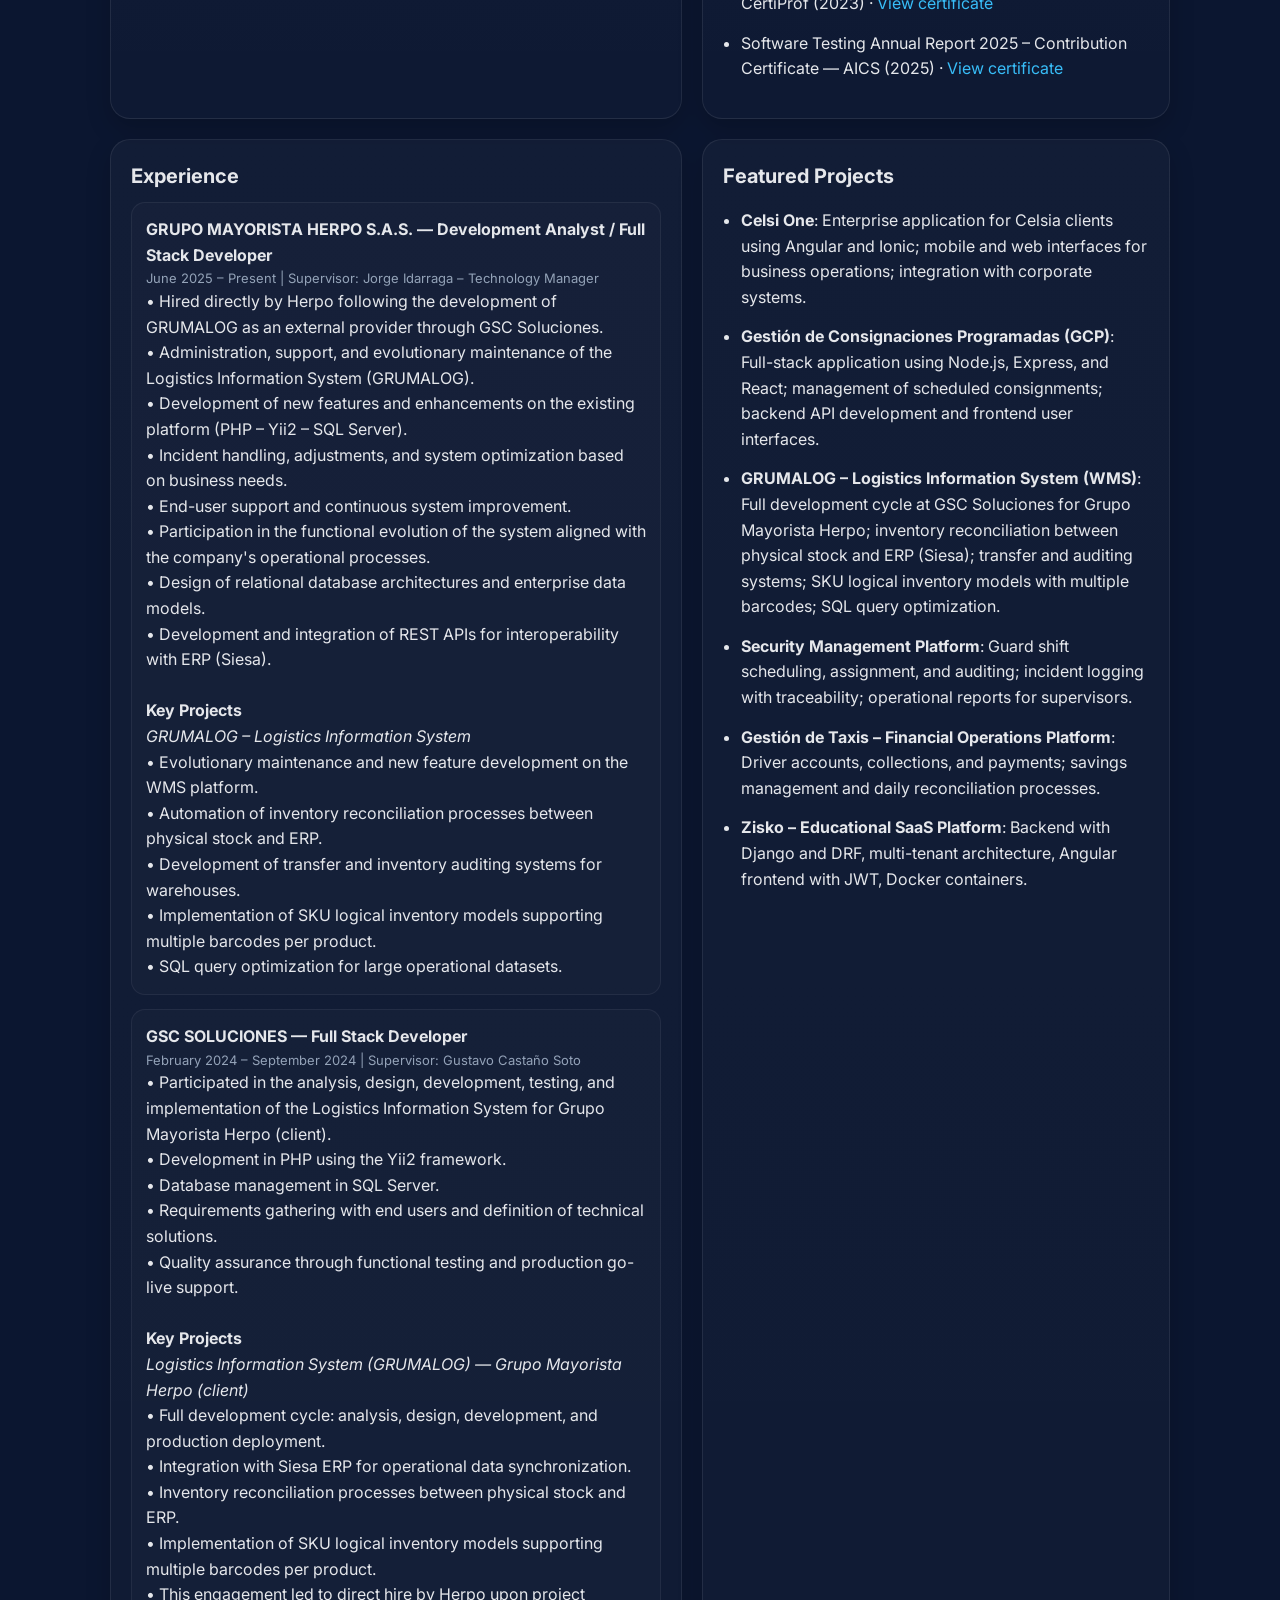
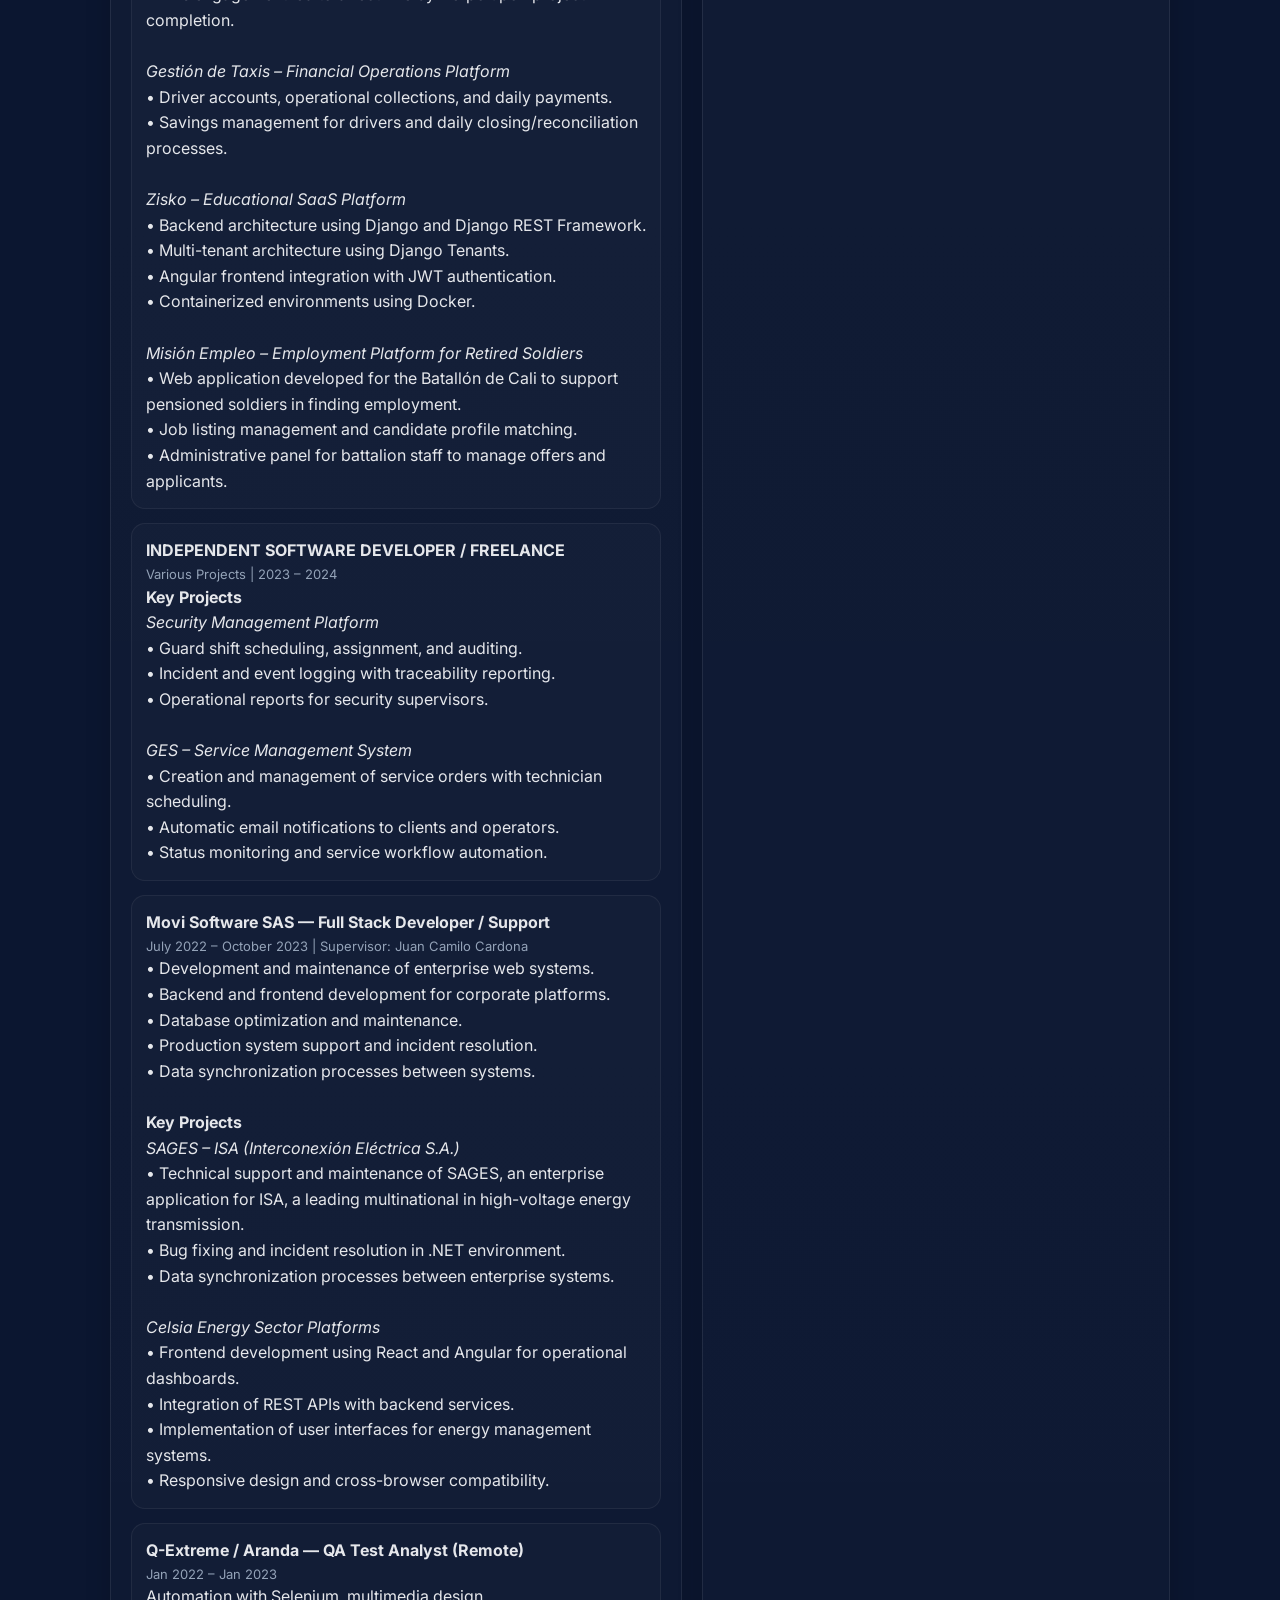
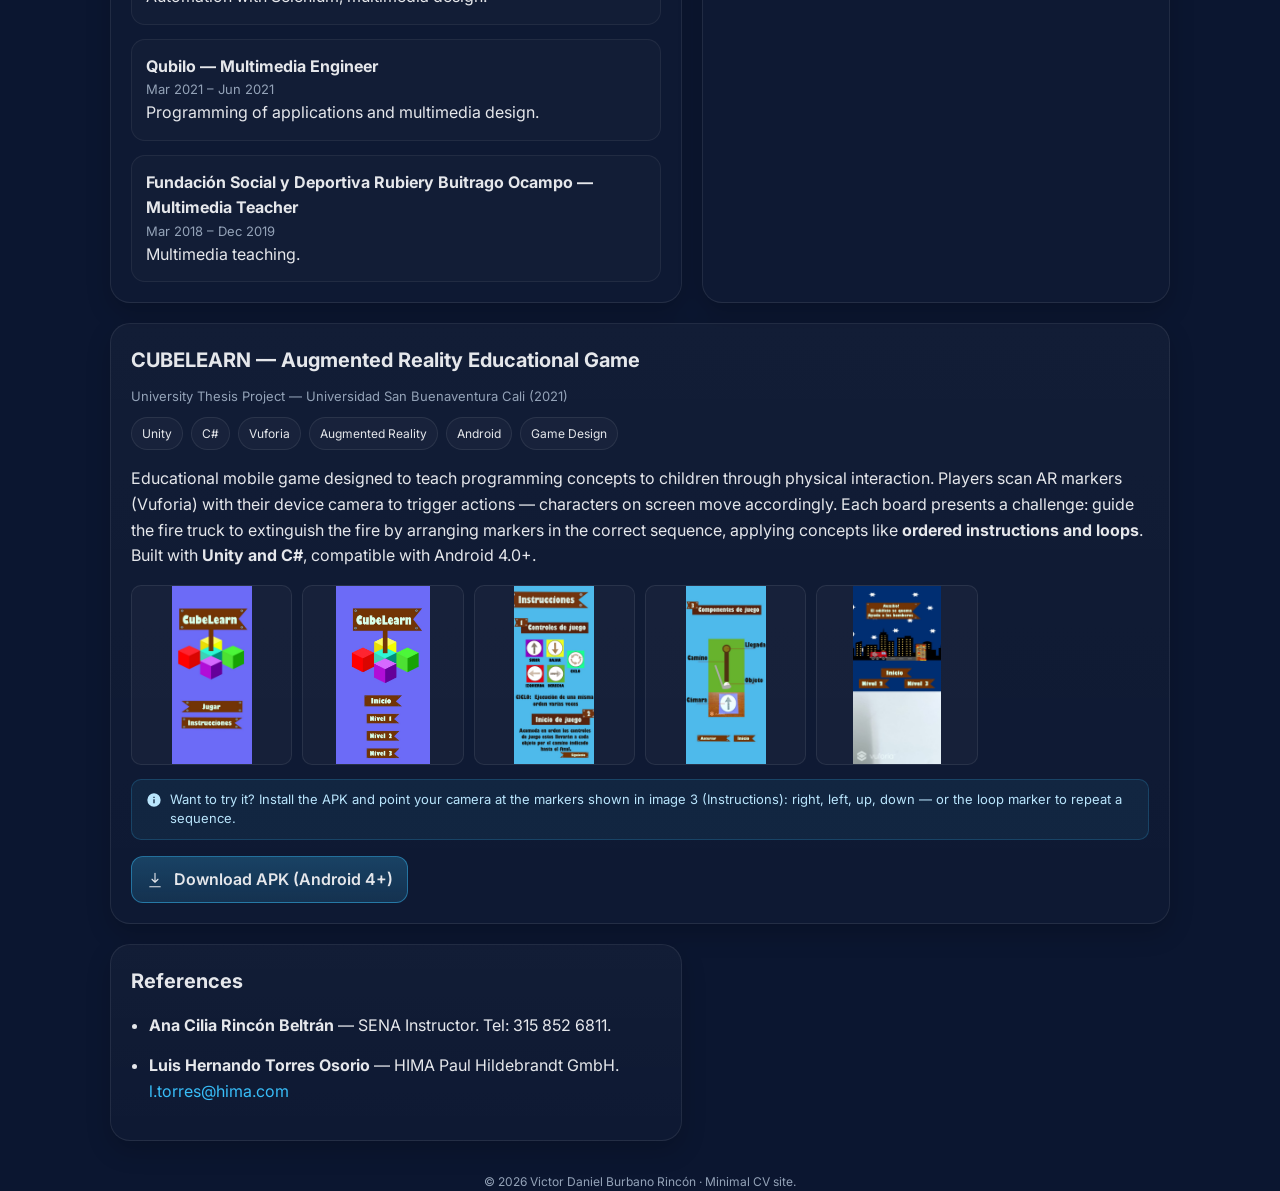
==== commit 12024d85: "Add CUBELEARN thesis project showcase with AR game gallery and APK download - New full-width card se" ====
--- a/index.html
+++ b/index.html
@@ -330,6 +330,41 @@
         </ul>
       </section>
 
+      <!-- CUBELEARN -->
+      <section class="card card--wide" id="cubelearn">
+        <h2 data-key="cubelearn-title">CUBELEARN — Augmented Reality Educational Game</h2>
+        <div class="cubelearn-meta" data-key="cubelearn-when">University Thesis Project — Universidad San Buenaventura Cali (2021)</div>
+        <div class="pills" style="margin-bottom:12px;">
+          <span class="pill">Unity</span><span class="pill">C#</span><span class="pill">Vuforia</span>
+          <span class="pill">Augmented Reality</span><span class="pill">Android</span><span class="pill">Game Design</span>
+        </div>
+        <p data-key="cubelearn-desc">
+          Educational mobile game designed to teach programming concepts to children through physical interaction. Players scan AR markers (Vuforia) with their device camera to trigger actions — characters on screen move accordingly. Each board presents a challenge: guide the fire truck to extinguish the fire by arranging markers in the correct sequence, applying concepts like <strong>ordered instructions and loops</strong>. Built with <strong>Unity and C#</strong>, compatible with Android 4.0+.
+        </p>
+        <div class="screenshots">
+          <img src="./assets/appTesis/inicio.png" alt="CubeLearn - Start screen" class="screenshot-img" loading="lazy">
+          <img src="./assets/appTesis/seleccionarNivel.png" alt="CubeLearn - Level selection" class="screenshot-img" loading="lazy">
+          <img src="./assets/appTesis/instrucciones1.png" alt="CubeLearn - Instructions" class="screenshot-img" loading="lazy">
+          <img src="./assets/appTesis/instrucciones2.png" alt="CubeLearn - Instructions 2" class="screenshot-img" loading="lazy">
+          <img src="./assets/appTesis/Nivel1.png" alt="CubeLearn - Level 1" class="screenshot-img" loading="lazy">
+        </div>
+        <div class="cubelearn-tip">
+          <svg width="16" height="16" viewBox="0 0 24 24" aria-hidden="true" style="flex-shrink:0;margin-top:2px">
+            <path fill="currentColor" d="M12 2a10 10 0 1 0 0 20A10 10 0 0 0 12 2Zm1 15h-2v-6h2Zm0-8h-2V7h2Z"/>
+          </svg>
+          <span data-key="cubelearn-tip">Want to try it? Install the APK and point your camera at the markers shown in image 3 (Instructions): right, left, up, down — or the loop marker to repeat a sequence.</span>
+        </div>
+        <div class="cubelearn-actions">
+          <a href="./assets/appTesis/CubeLearn.apk" class="btn primary" download>
+            <svg width="18" height="18" viewBox="0 0 24 24" aria-hidden="true">
+              <path d="M12 3v12m0 0 4-4m-4 4-4-4M5 21h14" stroke="currentColor" stroke-width="1.5"
+                stroke-linecap="round" stroke-linejoin="round" fill="none"/>
+            </svg>
+            <span data-key="cubelearn-download">Download APK (Android 4+)</span>
+          </a>
+        </div>
+      </section>
+
       <!-- REFERENCIAS -->
       <aside class="card" id="referencias">
         <h2 data-key="references-title">References</h2>
@@ -344,6 +379,14 @@
     <footer>
       <p class="tiny" data-key="footer">© <span id="y"></span> Victor Daniel Burbano Rincón · Minimal CV site.</p>
     </footer>
+  </div>
+
+  <!-- Lightbox -->
+  <div id="lightbox" class="lightbox" role="dialog" aria-modal="true" aria-label="Image viewer">
+    <button class="lightbox-close" id="lightbox-close" aria-label="Close">&times;</button>
+    <button class="lightbox-arrow lightbox-prev" id="lightbox-prev" aria-label="Previous">&#8249;</button>
+    <img id="lightbox-img" src="" alt="" class="lightbox-img">
+    <button class="lightbox-arrow lightbox-next" id="lightbox-next" aria-label="Next">&#8250;</button>
   </div>
 
   <!-- Menú móvil sticky -->
--- a/assets/estilos.css
+++ b/assets/estilos.css
@@ -201,6 +201,73 @@
 /* Anclas con margen para scroll suave */
 section, aside{ scroll-margin-top: 16px; }
 
+/* CUBELEARN gallery */
+.card--wide{ grid-column: 1 / -1; }
+.screenshots{
+  display:grid;
+  grid-template-columns:repeat(auto-fill, minmax(150px, 1fr));
+  gap:10px; margin-top:14px;
+}
+.screenshot-img{
+  width:100%; height:180px;
+  border-radius:10px; border:1px solid rgba(255,255,255,.08);
+  object-fit:contain; background:rgba(255,255,255,.03);
+  transition:transform .2s ease, box-shadow .2s ease;
+}
+.screenshot-img:hover{
+  transform:scale(1.04);
+  box-shadow:0 8px 24px rgba(0,0,0,.4);
+}
+.cubelearn-meta{ color:var(--muted); font-size:13px; margin-bottom:10px; }
+.cubelearn-actions{ display:flex; gap:12px; flex-wrap:wrap; margin-top:16px; }
+.cubelearn-tip{
+  display:flex; gap:8px; align-items:flex-start;
+  background:rgba(56,189,248,.07); border:1px solid rgba(56,189,248,.20);
+  border-radius:10px; padding:10px 14px; margin-top:14px;
+  color:#bae6fd; font-size:13px; line-height:1.5;
+}
+
+/* Lightbox */
+.lightbox{
+  display:none; position:fixed; inset:0; z-index:100;
+  background:rgba(0,0,0,.88); backdrop-filter:blur(6px);
+  align-items:center; justify-content:center;
+  cursor:zoom-out;
+}
+.lightbox.open{ display:flex; }
+.lightbox-img{
+  max-width:92vw; max-height:88vh;
+  border-radius:14px; border:1px solid rgba(255,255,255,.10);
+  box-shadow:0 20px 60px rgba(0,0,0,.6);
+  cursor:default;
+  animation:lb-in .18s ease;
+}
+@keyframes lb-in{
+  from{ opacity:0; transform:scale(.93); }
+  to{   opacity:1; transform:scale(1);   }
+}
+.lightbox-close{
+  position:absolute; top:18px; right:22px;
+  background:rgba(255,255,255,.08); border:1px solid rgba(255,255,255,.12);
+  color:#fff; font-size:26px; line-height:1; width:42px; height:42px;
+  border-radius:50%; cursor:pointer; display:flex; align-items:center; justify-content:center;
+  transition:background .2s;
+}
+.lightbox-close:hover{ background:rgba(255,255,255,.18); }
+.lightbox-arrow{
+  position:absolute; top:50%; transform:translateY(-50%);
+  background:rgba(255,255,255,.08); border:1px solid rgba(255,255,255,.12);
+  color:#fff; font-size:42px; line-height:1; width:52px; height:52px;
+  border-radius:50%; cursor:pointer; display:flex; align-items:center; justify-content:center;
+  transition:background .2s, transform .2s;
+  user-select:none;
+}
+.lightbox-arrow:hover{ background:rgba(255,255,255,.20); transform:translateY(-50%) scale(1.08); }
+.lightbox-prev{ left:18px; }
+.lightbox-next{ right:18px; }
+.lightbox-arrow:disabled{ opacity:.25; pointer-events:none; }
+.screenshot-img{ cursor:zoom-in; }
+
 /* Impresión limpia (opcional) */
 @media print{
   body::before{ display:none !important; }
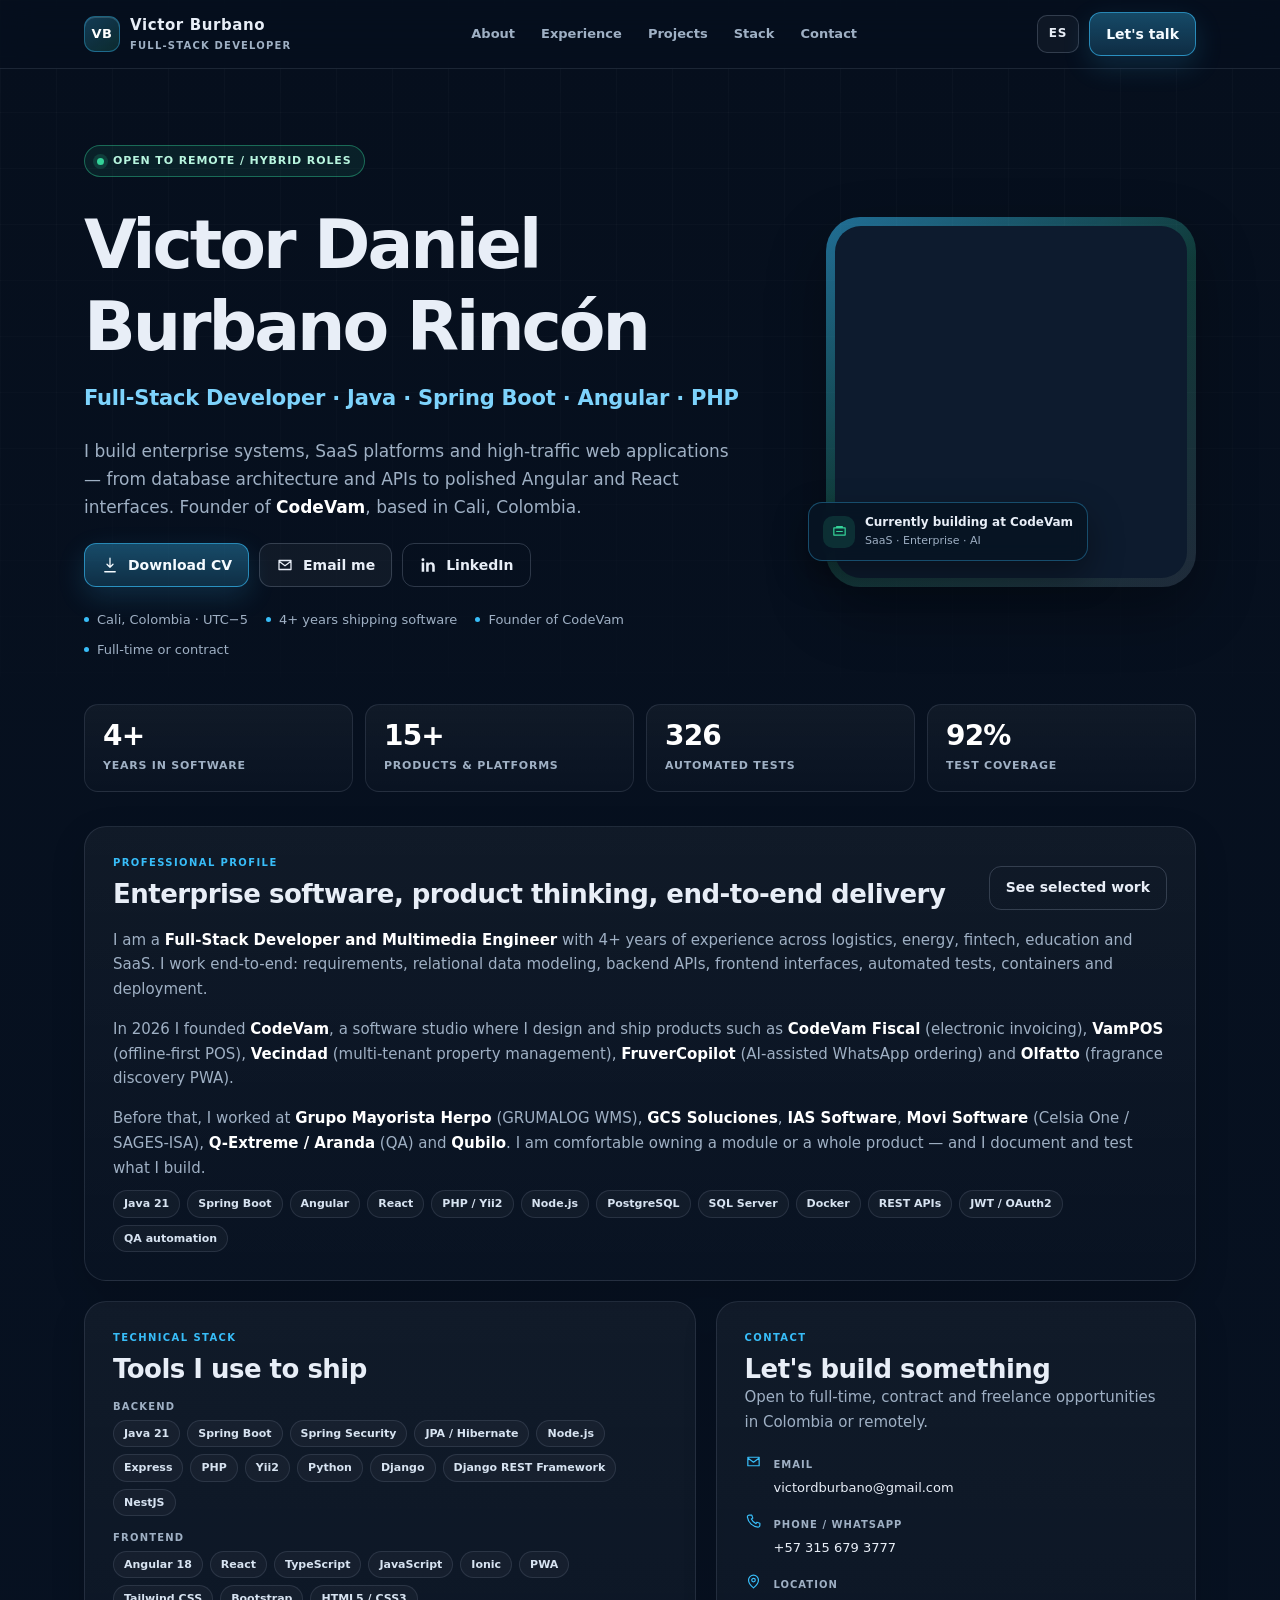
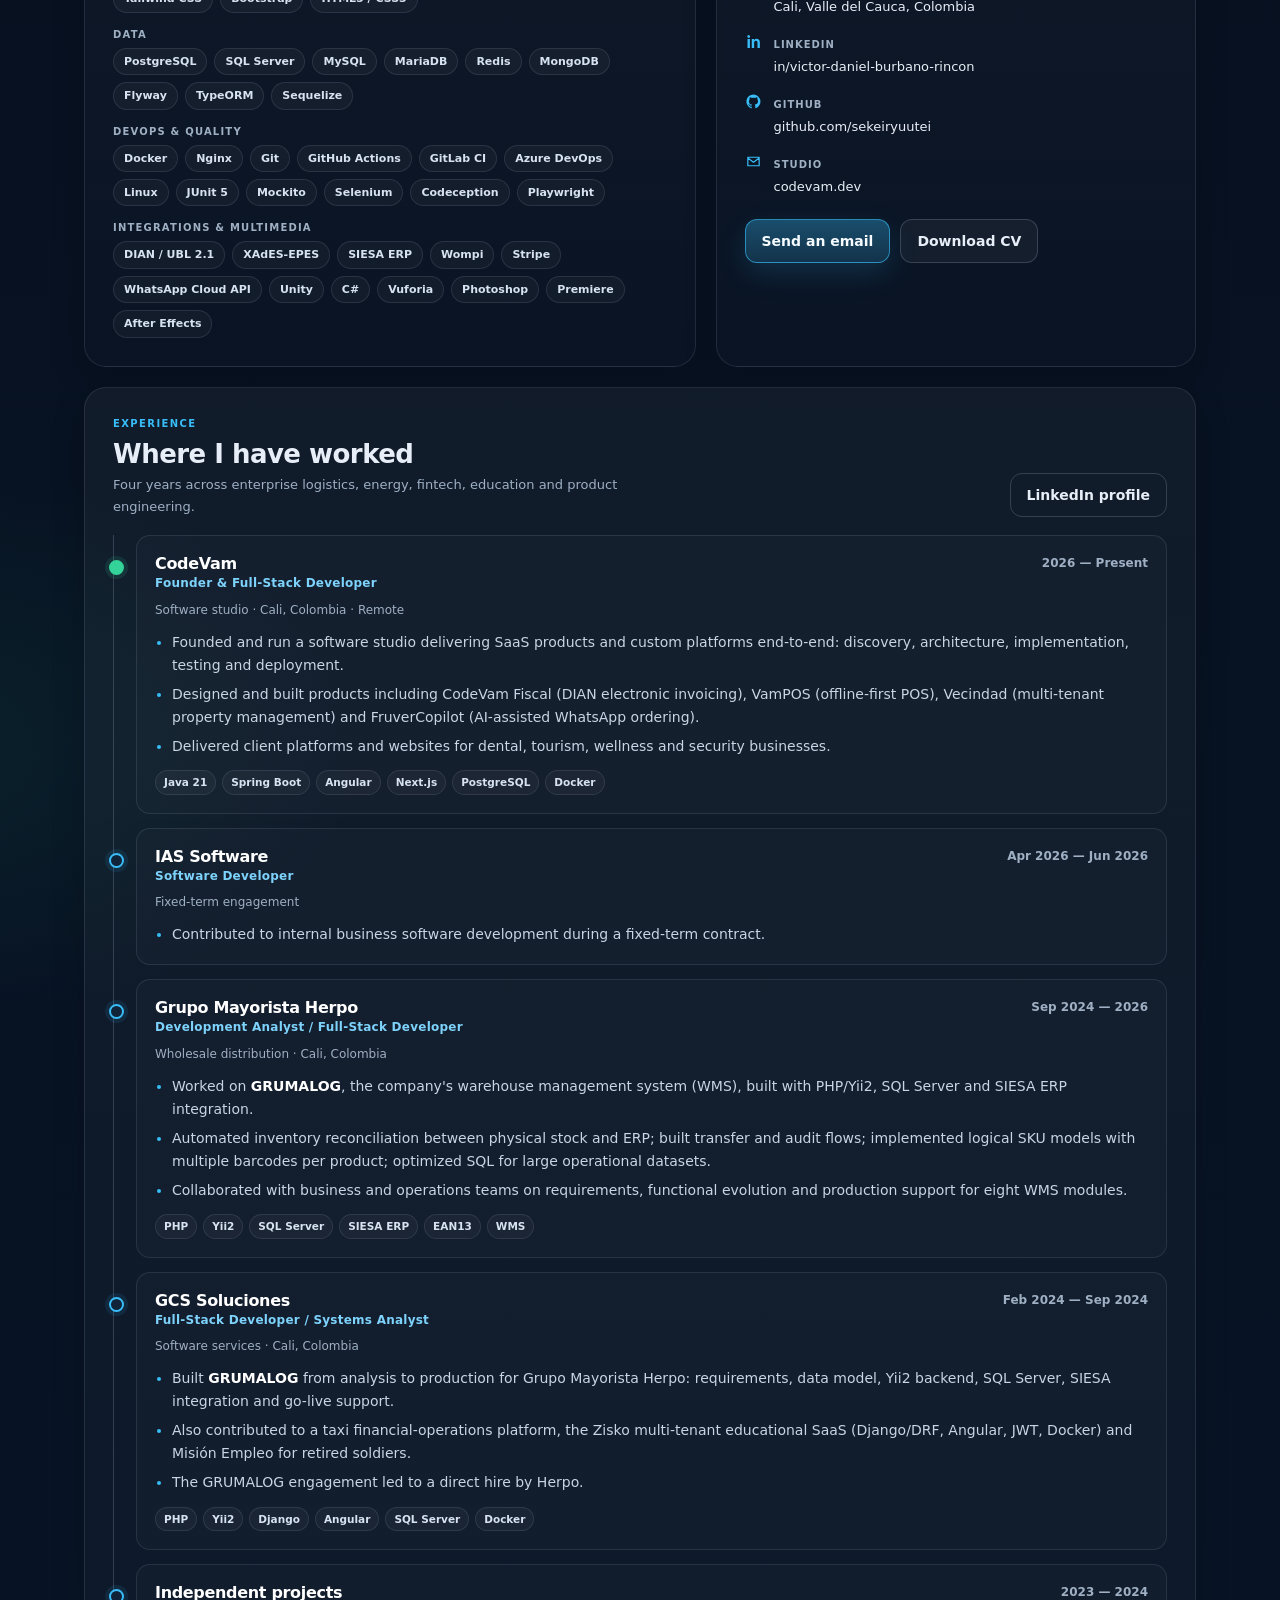
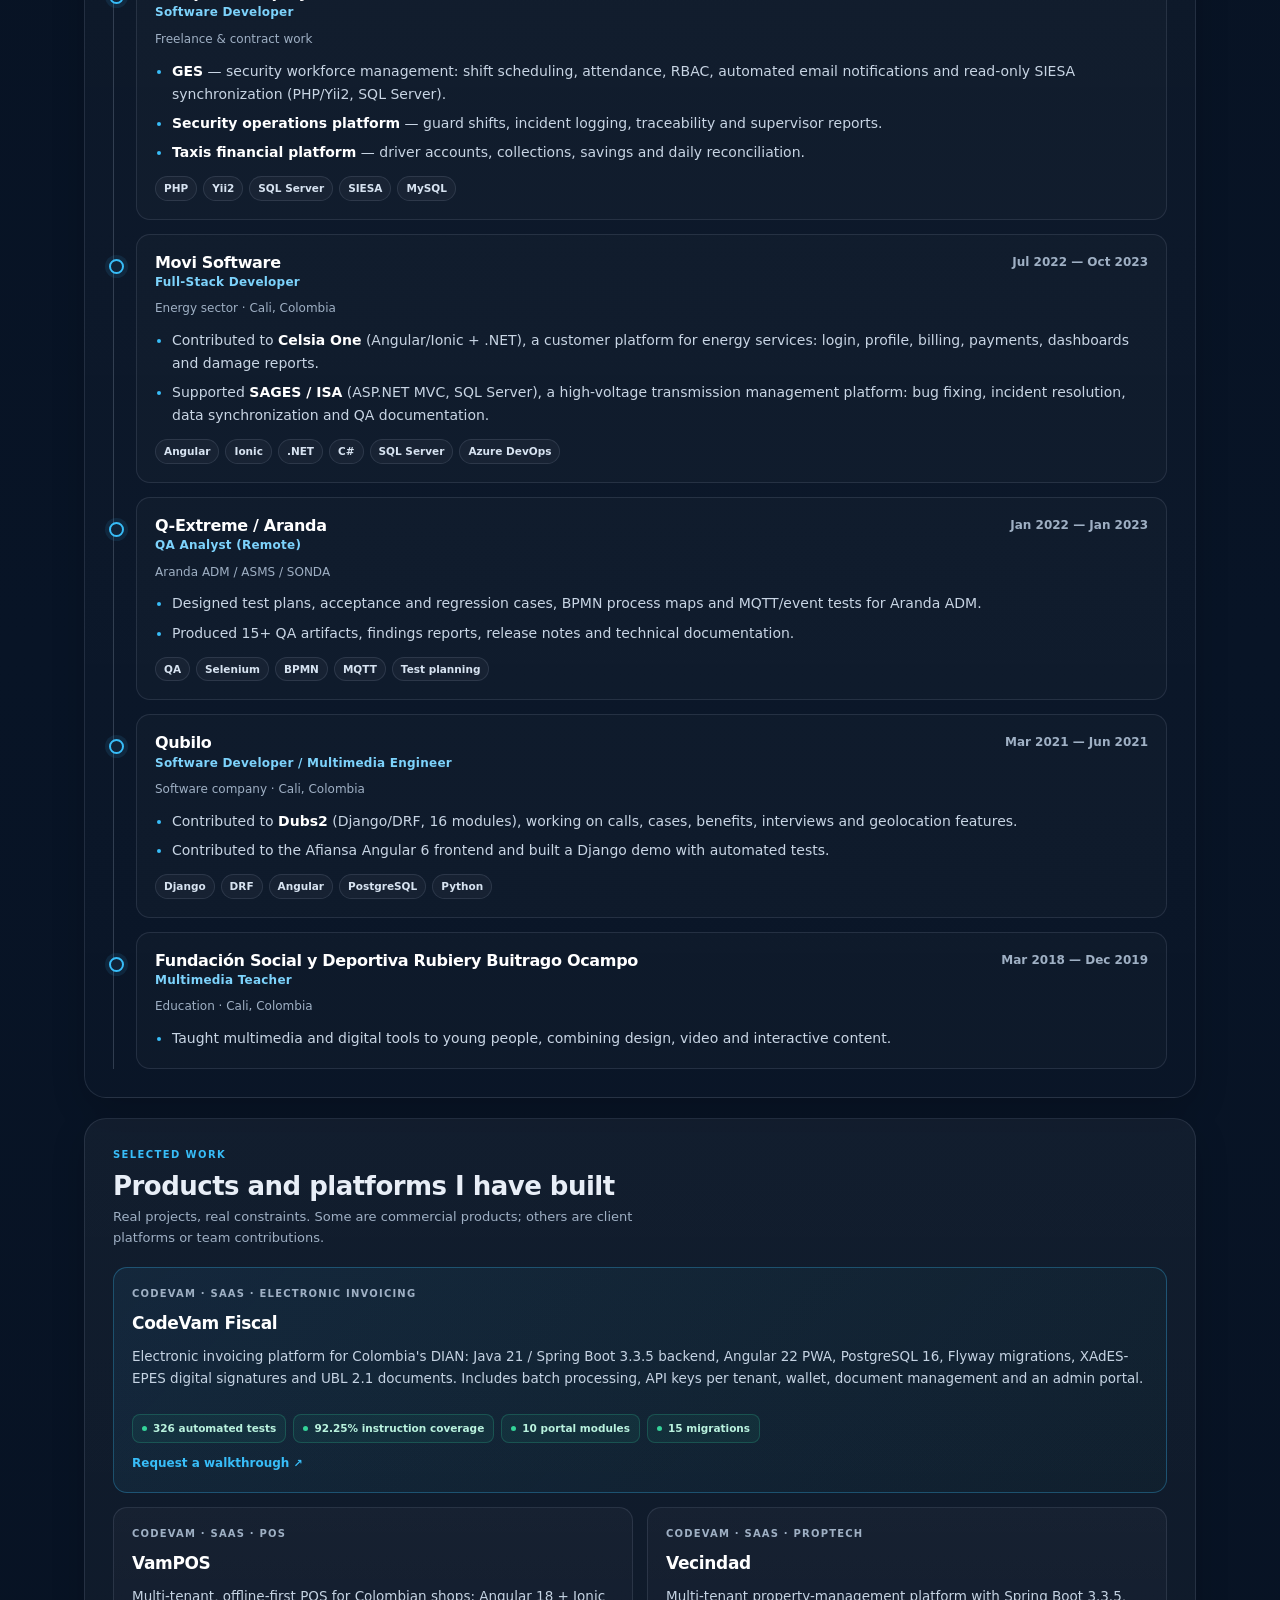
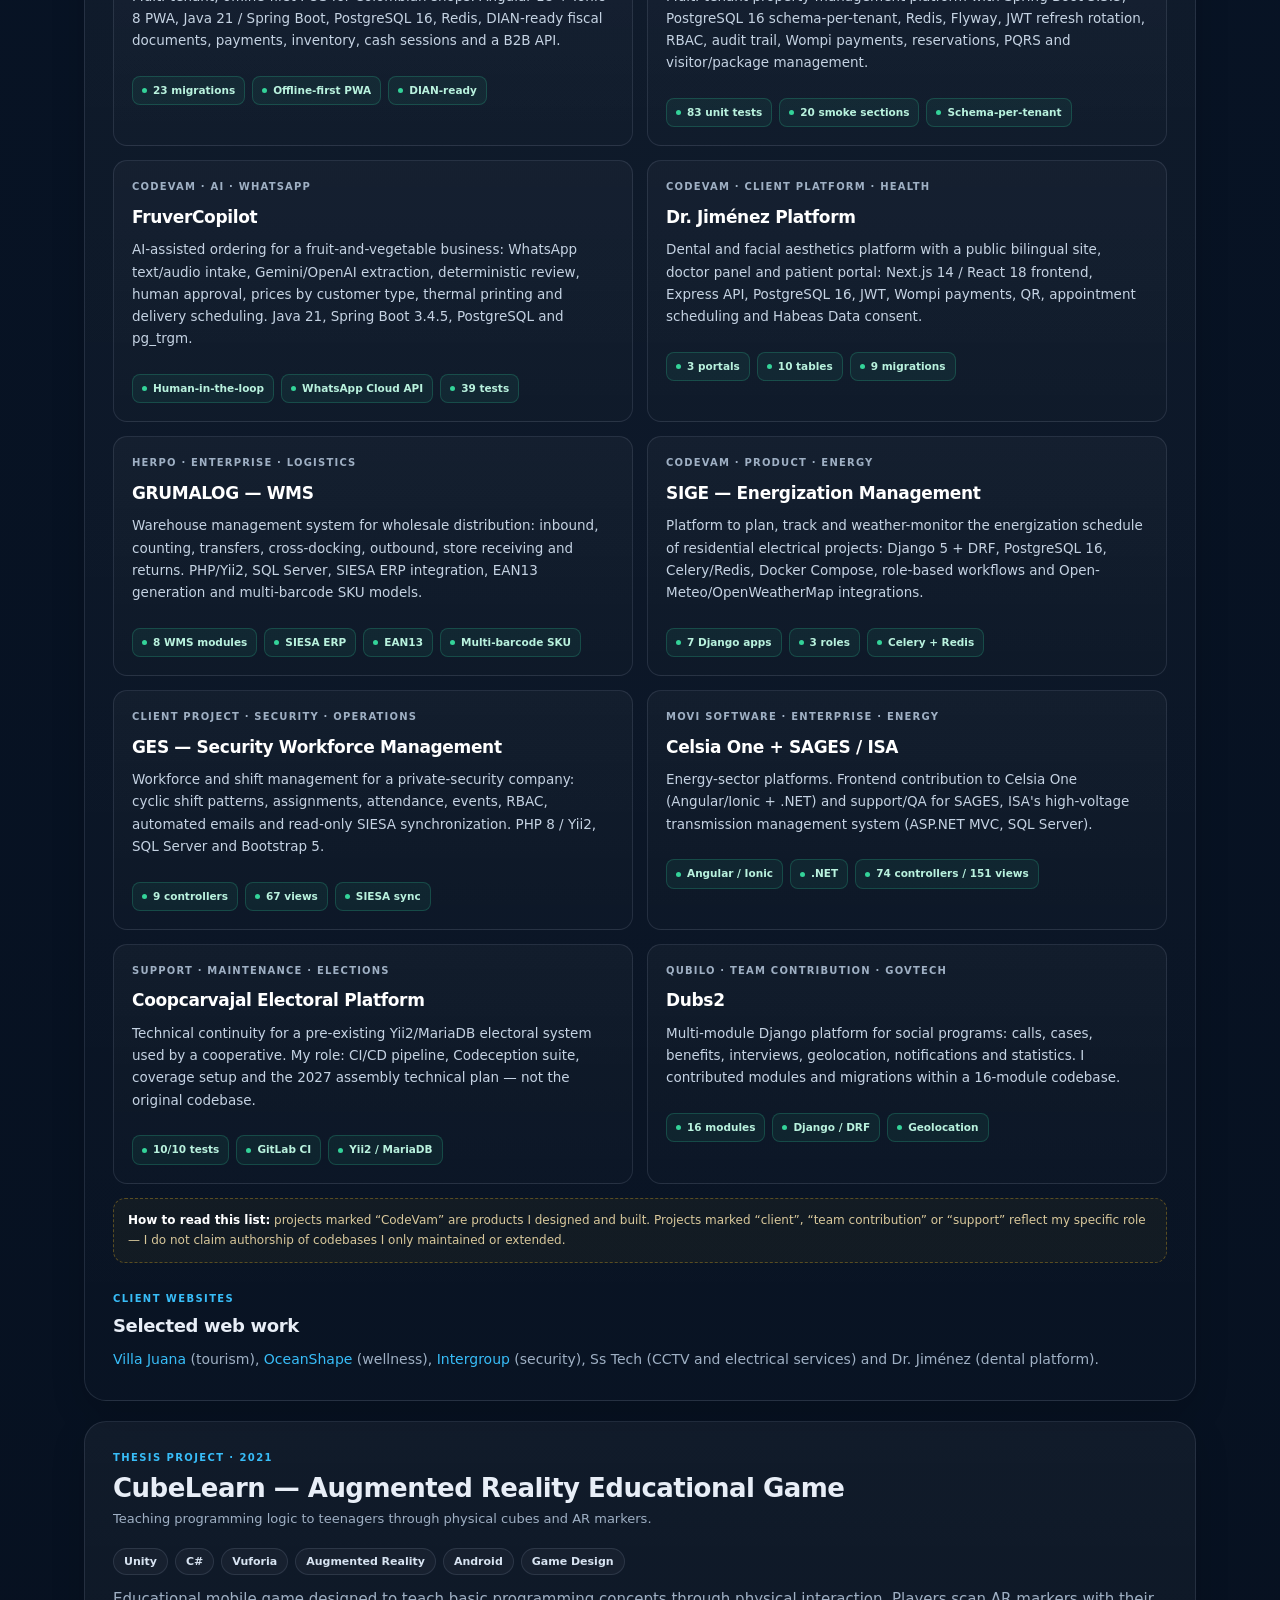
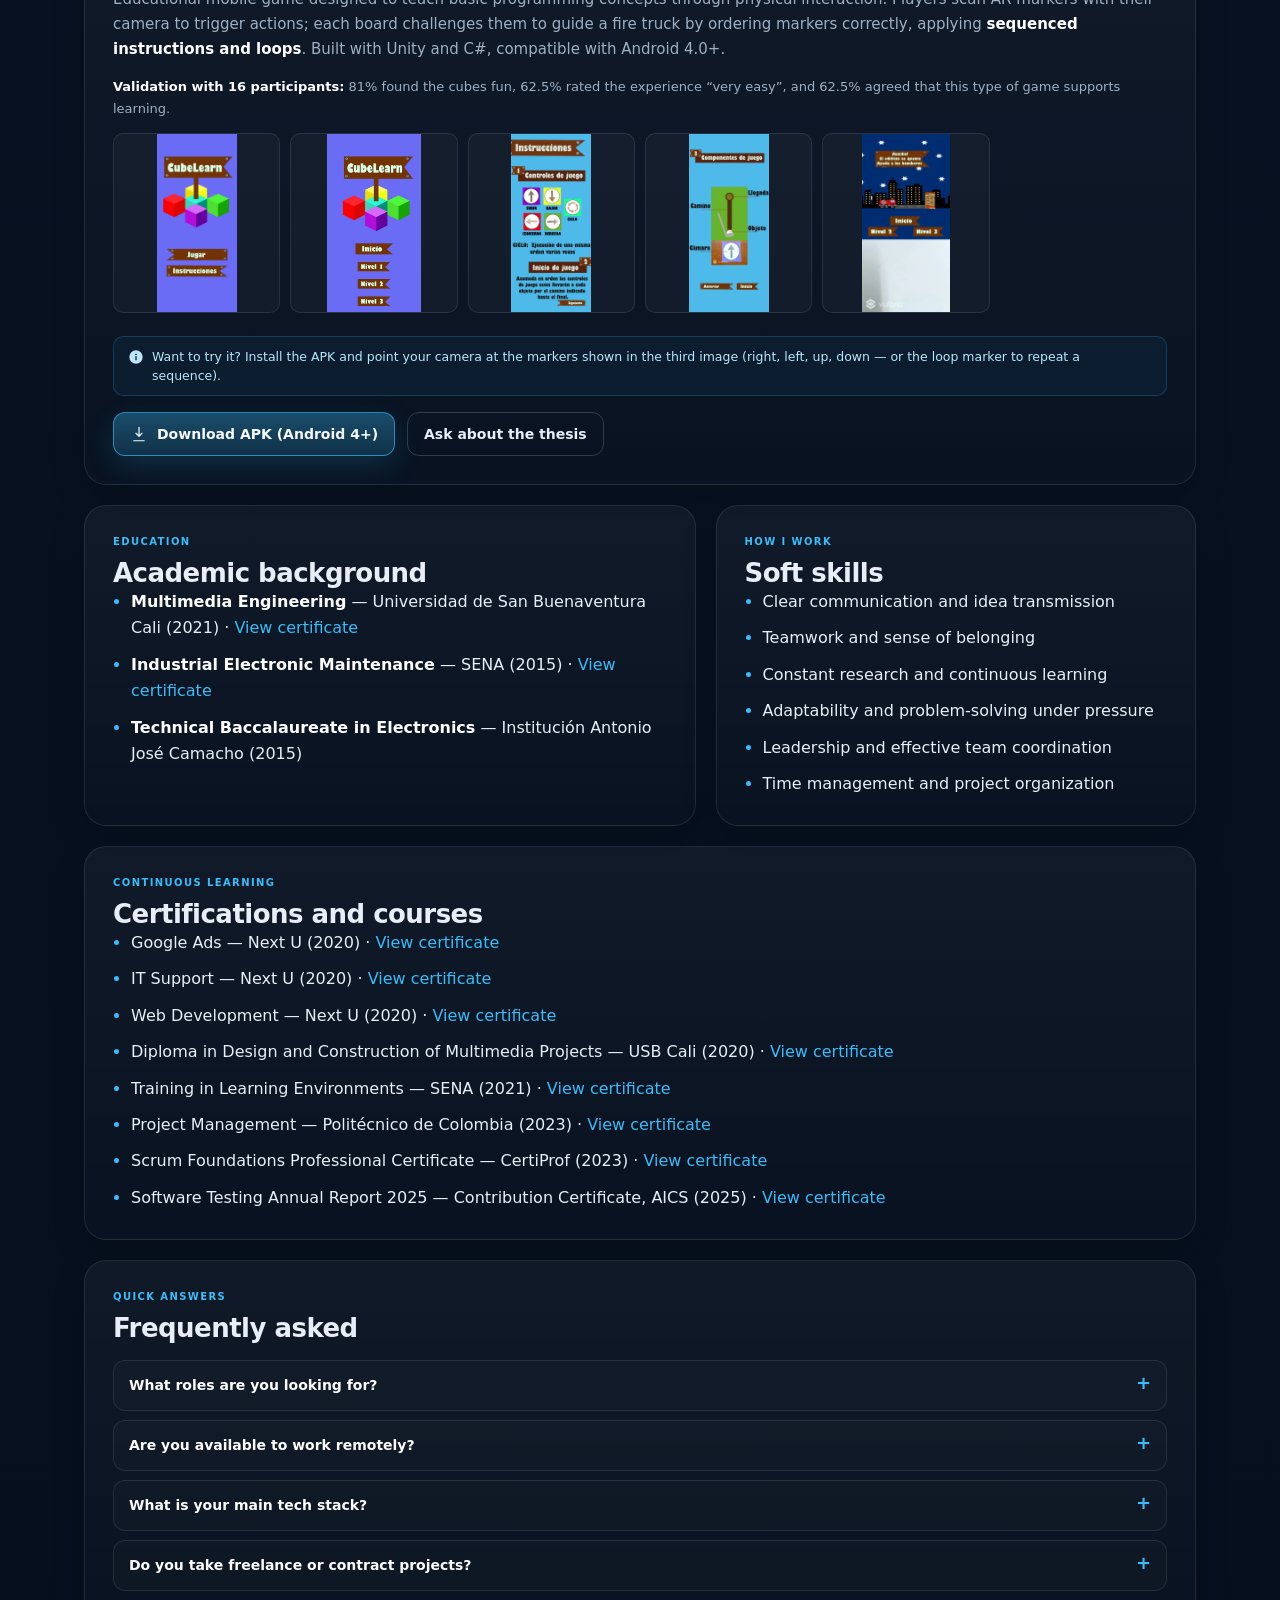
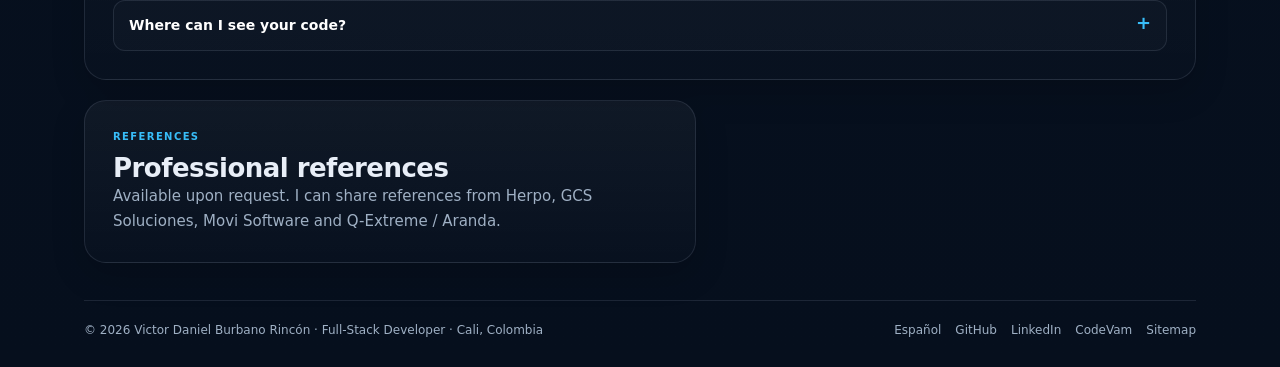
==== commit fc30243d: "Rebuild bilingual portfolio with verified experience and SEO Rewrite the EN/ES pages with verified r" ====
--- a/index.html
+++ b/index.html
@@ -1,431 +1,968 @@
 <!doctype html>
 <html lang="en">
-
 <head>
-  <meta charset="utf-8" />
-  <meta name="viewport" content="width=device-width, initial-scale=1" />
-  <title>Victor Daniel Burbano Rincón — Multimedia Engineer</title>
-  <meta name="description" content="Victor Daniel Burbano Rincón - Multimedia Engineer and Full-Stack Developer specializing in JavaScript, Node.js, React, Angular, enterprise systems, and QA. Experience in Celsia projects, WMS, and SaaS platforms." />
-  <meta name="keywords" content="Victor Burbano, Victor Daniel Burbano Rincón, Multimedia Engineer, Full-Stack Developer, JavaScript, Node.js, React, Angular, QA, Enterprise Systems, Celsia, Colombia" />
-  <meta name="author" content="Victor Daniel Burbano Rincón" />
-  <meta name="robots" content="index, follow" />
-  <link rel="canonical" href="https://victorburbano.com/" />
-
-  <!-- Open Graph / Facebook -->
-  <meta property="og:type" content="profile" />
-  <meta property="og:url" content="https://victorburbano.com/" />
-  <meta property="og:title" content="Victor Daniel Burbano Rincón - Multimedia Engineer" />
-  <meta property="og:description" content="Full-Stack Developer specializing in JavaScript, Node.js, React, Angular, enterprise systems, and QA. Experience in Celsia projects and SaaS platforms." />
-  <meta property="og:image" content="https://victorburbano.com/assets/profileNew.png" />
-  <meta property="og:site_name" content="Victor Burbano CV" />
-  <meta property="profile:first_name" content="Victor Daniel" />
-  <meta property="profile:last_name" content="Burbano Rincón" />
-
-  <!-- Twitter -->
-  <meta name="twitter:card" content="summary_large_image" />
-  <meta name="twitter:url" content="https://victorburbano.com/" />
-  <meta name="twitter:title" content="Victor Daniel Burbano Rincón - Multimedia Engineer" />
-  <meta name="twitter:description" content="Full-Stack Developer specializing in JavaScript, Node.js, React, Angular, enterprise systems, and QA." />
-  <meta name="twitter:image" content="https://victorburbano.com/assets/profileNew.png" />
-
-  <meta name="theme-color" content="#0b1630">
-  <link rel="preconnect" href="https://fonts.gstatic.com" crossorigin>
-  <link href="https://fonts.googleapis.com/css2?family=Inter:wght@300;400;600;800&display=swap" rel="stylesheet">
+  <meta charset="utf-8">
+  <meta name="viewport" content="width=device-width, initial-scale=1">
+  <meta name="color-scheme" content="dark light">
+  <meta name="format-detection" content="telephone=no">
+
+  <title>Victor Burbano | Full-Stack Developer (Java, Spring Boot, Angular) — Cali, Colombia</title>
+  <meta name="description" content="Full-Stack Developer in Cali, Colombia. Java/Spring Boot, Angular/React, PHP/Yii2 and Node. Founder of CodeVam. Open to remote and hybrid roles.">
+  <meta name="keywords" content="Victor Burbano, Victor Daniel Burbano Rincón, full stack developer Cali, Java developer Colombia, Spring Boot, Angular developer, React developer, PHP Yii2, Node.js, remote developer Colombia, CodeVam, ingeniero multimedia">
+  <meta name="author" content="Victor Daniel Burbano Rincón">
+  <meta name="robots" content="index, follow, max-image-preview:large, max-snippet:-1, max-video-preview:-1">
+  <meta name="theme-color" content="#060f1d">
+  <link rel="canonical" href="https://victorburbano.com/">
+  <link rel="alternate" hreflang="en" href="https://victorburbano.com/">
+  <link rel="alternate" hreflang="es" href="https://victorburbano.com/es/">
+  <link rel="alternate" hreflang="x-default" href="https://victorburbano.com/">
+
+  <!-- Open Graph -->
+  <meta property="og:type" content="profile">
+  <meta property="og:site_name" content="Victor Burbano — Full-Stack Developer">
+  <meta property="og:url" content="https://victorburbano.com/">
+  <meta property="og:title" content="Victor Burbano | Full-Stack Developer (Java, Spring Boot, Angular)">
+  <meta property="og:description" content="Full-Stack Developer in Cali, Colombia. Java/Spring Boot, Angular/React, PHP/Yii2 and Node. Founder of CodeVam. Open to remote and hybrid roles.">
+  <meta property="og:image" content="https://victorburbano.com/assets/og-image-en.jpg">
+  <meta property="og:image:secure_url" content="https://victorburbano.com/assets/og-image-en.jpg">
+  <meta property="og:image:type" content="image/jpeg">
+  <meta property="og:image:width" content="1200">
+  <meta property="og:image:height" content="630">
+  <meta property="og:image:alt" content="Victor Burbano — Full-Stack Developer, Cali, Colombia">
+  <meta property="og:locale" content="en_US">
+  <meta property="og:locale:alternate" content="es_CO">
+  <meta property="profile:first_name" content="Victor Daniel">
+  <meta property="profile:last_name" content="Burbano Rincón">
+  <meta property="profile:username" content="sekeiryuutei">
+
+  <!-- Twitter / X -->
+  <meta name="twitter:card" content="summary_large_image">
+  <meta name="twitter:title" content="Victor Burbano | Full-Stack Developer (Java, Spring Boot, Angular)">
+  <meta name="twitter:description" content="Full-Stack Developer in Cali, Colombia. Java/Spring Boot, Angular/React, PHP/Yii2 and Node. Founder of CodeVam.">
+  <meta name="twitter:image" content="https://victorburbano.com/assets/og-image-en.jpg">
+  <meta name="twitter:image:alt" content="Victor Burbano — Full-Stack Developer, Cali, Colombia">
+
+  <link rel="icon" href="assets/favicon.ico" sizes="any">
+  <link rel="icon" type="image/png" sizes="32x32" href="assets/favicon-32.png">
+  <link rel="icon" type="image/svg+xml" href="assets/favicon.svg">
+  <link rel="apple-touch-icon" sizes="180x180" href="assets/apple-touch-icon.png">
+  <link rel="manifest" href="assets/site.webmanifest">
+
+  <link rel="preload" as="image" href="assets/profile-800.webp" type="image/webp" fetchpriority="high">
   <link href="assets/estilos.css" rel="stylesheet">
   <script src="js/app.js" defer></script>
 
-  <!-- Structured Data for SEO -->
   <script type="application/ld+json">
   {
     "@context": "https://schema.org",
-    "@type": "Person",
-    "name": "Victor Daniel Burbano Rincón",
-    "jobTitle": "Multimedia Engineer",
-    "description": "Multimedia Engineer and Software Developer specializing in full-stack JavaScript development and enterprise backend systems.",
-    "url": "https://victorburbano.com/",
-    "image": "https://victorburbano.com/assets/profileNew.png",
-    "sameAs": [
-      "https://www.linkedin.com/in/victor-daniel-burbano-rincon-93b882168",
-      "https://github.com/sekeiryuutei"
-    ],
-    "address": {
-      "@type": "PostalAddress",
-      "addressLocality": "Cali",
-      "addressCountry": "Colombia"
-    },
-    "knowsAbout": [
-      "JavaScript",
-      "Node.js",
-      "Express",
-      "React",
-      "Angular",
-      "Python",
-      "Django",
-      "SQL Server",
-      "PostgreSQL",
-      "Docker",
-      "QA",
-      "Selenium"
-    ],
-    "hasOccupation": {
-      "@type": "Occupation",
-      "name": "Full-Stack Developer",
-      "occupationLocation": {
-        "@type": "City",
-        "name": "Cali",
-        "addressCountry": "CO"
+    "@graph": [
+      {
+        "@type": "WebSite",
+        "@id": "https://victorburbano.com/#website",
+        "url": "https://victorburbano.com/",
+        "name": "Victor Burbano — Full-Stack Developer",
+        "description": "Portfolio and CV of Victor Daniel Burbano Rincón, Full-Stack Developer in Cali, Colombia.",
+        "inLanguage": ["en", "es"],
+        "publisher": { "@id": "https://victorburbano.com/#person" }
+      },
+      {
+        "@type": "ProfilePage",
+        "@id": "https://victorburbano.com/#profile",
+        "url": "https://victorburbano.com/",
+        "name": "Victor Burbano — Full-Stack Developer",
+        "isPartOf": { "@id": "https://victorburbano.com/#website" },
+        "about": { "@id": "https://victorburbano.com/#person" },
+        "mainEntity": { "@id": "https://victorburbano.com/#person" },
+        "inLanguage": "en",
+        "dateModified": "2026-10-19"
+      },
+      {
+        "@type": "Person",
+        "@id": "https://victorburbano.com/#person",
+        "name": "Victor Daniel Burbano Rincón",
+        "alternateName": ["Victor Burbano", "Víctor Burbano", "Victor Daniel Burbano"],
+        "jobTitle": "Full-Stack Developer",
+        "description": "Full-Stack Developer and Multimedia Engineer with 4+ years of experience building enterprise systems, SaaS platforms and web applications. Founder of CodeVam.",
+        "url": "https://victorburbano.com/",
+        "image": {
+          "@type": "ImageObject",
+          "url": "https://victorburbano.com/assets/profile-800.jpg",
+          "width": 800,
+          "height": 800
+        },
+        "email": "victordburbano@gmail.com",
+        "telephone": "+573156793777",
+        "address": {
+          "@type": "PostalAddress",
+          "addressLocality": "Cali",
+          "addressRegion": "Valle del Cauca",
+          "addressCountry": "CO"
+        },
+        "sameAs": [
+          "https://www.linkedin.com/in/victor-daniel-burbano-rincon-93b882168",
+          "https://github.com/sekeiryuutei",
+          "https://codevam.dev/",
+          "https://www.instagram.com/victor_daniel_burbano/"
+        ],
+        "worksFor": {
+          "@type": "Organization",
+          "name": "CodeVam",
+          "url": "https://codevam.dev/",
+          "description": "Software studio for custom web platforms, SaaS products and enterprise integrations."
+        },
+        "alumniOf": [
+          {
+            "@type": "CollegeOrUniversity",
+            "name": "Universidad de San Buenaventura Cali",
+            "url": "https://www.usbcali.edu.co/"
+          },
+          {
+            "@type": "EducationalOrganization",
+            "name": "SENA",
+            "url": "https://www.sena.edu.co/"
+          }
+        ],
+        "hasCredential": [
+          {
+            "@type": "EducationalOccupationalCredential",
+            "name": "Multimedia Engineering",
+            "credentialCategory": "degree",
+            "dateCreated": "2021"
+          },
+          {
+            "@type": "EducationalOccupationalCredential",
+            "name": "Scrum Foundations Professional Certificate",
+            "credentialCategory": "certificate",
+            "recognizedBy": { "@type": "Organization", "name": "CertiProf" },
+            "dateCreated": "2023"
+          }
+        ],
+        "knowsAbout": [
+          "Java", "Spring Boot", "Spring Security", "Angular", "React", "TypeScript",
+          "PHP", "Yii2", "Node.js", "Express", "Python", "Django",
+          "PostgreSQL", "SQL Server", "MySQL", "MariaDB", "Redis", "MongoDB",
+          "Docker", "GitLab CI", "GitHub Actions", "REST APIs", "JWT", "OAuth2",
+          "Electronic invoicing", "DIAN", "SIESA ERP", "Software architecture",
+          "Automated testing", "Selenium", "JUnit", "Codeception"
+        ],
+        "knowsLanguage": [
+          { "@type": "Language", "name": "Spanish" },
+          { "@type": "Language", "name": "English" }
+        ],
+        "hasOccupation": {
+          "@type": "Occupation",
+          "name": "Full-Stack Developer",
+          "occupationLocation": {
+            "@type": "City",
+            "name": "Cali",
+            "addressCountry": "CO"
+          },
+          "skills": "Java, Spring Boot, Angular, React, PHP, Yii2, Node.js, PostgreSQL, SQL Server, Docker, QA automation"
+        },
+        "seeks": {
+          "@type": "Demand",
+          "name": "Full-time or contract full-stack, backend or frontend roles — remote or hybrid"
+        }
       }
-    }
+    ]
+  }
+  </script>
+
+  <script type="application/ld+json">
+  {
+    "@context": "https://schema.org",
+    "@type": "FAQPage",
+    "mainEntity": [
+      {
+        "@type": "Question",
+        "name": "What roles is Victor Burbano looking for?",
+        "acceptedAnswer": {
+          "@type": "Answer",
+          "text": "Full-stack, backend (Java/Spring Boot, PHP/Yii2, Node.js) and frontend (Angular/React) roles. He is open to remote or hybrid positions, full-time or contract."
+        }
+      },
+      {
+        "@type": "Question",
+        "name": "Is Victor Burbano available for remote work?",
+        "acceptedAnswer": {
+          "@type": "Answer",
+          "text": "Yes. He is based in Cali, Colombia (UTC-5), and can overlap with US and European teams."
+        }
+      },
+      {
+        "@type": "Question",
+        "name": "What is Victor Burbano's main tech stack?",
+        "acceptedAnswer": {
+          "@type": "Answer",
+          "text": "Java 21 and Spring Boot, Angular and React, PHP/Yii2, Node.js, PostgreSQL and SQL Server, Docker, and automated testing with JUnit, Mockito, Selenium and Codeception."
+        }
+      },
+      {
+        "@type": "Question",
+        "name": "Does Victor Burbano take freelance or contract projects?",
+        "acceptedAnswer": {
+          "@type": "Answer",
+          "text": "Yes, through CodeVam. He can join an existing team or deliver a project end-to-end, from architecture and database design to deployment and testing."
+        }
+      }
+    ]
   }
   </script>
 </head>
 
 <body>
+  <a class="skip-link" href="#main">Skip to content</a>
+
+  <header class="topbar">
+    <div class="topbar-inner">
+      <a class="brand" href="/">
+        <span class="brand-mark" aria-hidden="true">VB</span>
+        <span>Victor Burbano<small>Full-Stack Developer</small></span>
+      </a>
+
+      <nav class="site-nav" aria-label="Primary navigation">
+        <a href="#about">About</a>
+        <a href="#experience">Experience</a>
+        <a href="#projects">Projects</a>
+        <a href="#skills">Stack</a>
+        <a href="#contact">Contact</a>
+      </nav>
+
+      <div class="header-actions">
+        <a class="lang-switch" href="/es/" hreflang="es" lang="es" aria-label="ES - Ver esta p&aacute;gina en espa&ntilde;ol">ES</a>
+        <a class="btn primary" href="#contact">Let's talk</a>
+      </div>
+    </div>
+  </header>
+
   <div class="wrap">
-    <header class="header">
-      <div class="avatar" title="Foto">
-        <img src="./assets/profileNew.png" alt="Foto de Victor Daniel Burbano" onerror="this.style.display='none'">
-        <span aria-hidden="true" class="avatar-fallback">VD</span>
+    <section class="hero" aria-labelledby="hero-title">
+      <div class="hero-copy">
+        <p class="availability"><span class="dot" aria-hidden="true"></span> Open to remote / hybrid roles</p>
+        <h1 id="hero-title">Victor Daniel Burbano Rincón</h1>
+        <p class="hero-role">Full-Stack Developer · Java · Spring Boot · Angular · PHP</p>
+        <p class="hero-lede">
+          I build enterprise systems, SaaS platforms and high-traffic web applications — from database
+          architecture and APIs to polished Angular and React interfaces. Founder of <strong>CodeVam</strong>,
+          based in Cali, Colombia.
+        </p>
+        <div class="actions">
+          <a class="btn primary" href="assets/cv-en.pdf" download="Victor_Burbano_CV_EN.pdf">
+            <svg width="18" height="18" viewBox="0 0 24 24" fill="none" aria-hidden="true">
+              <path d="M12 3v12m0 0 4-4m-4 4-4-4M5 21h14" stroke="currentColor" stroke-width="1.7" stroke-linecap="round" stroke-linejoin="round"/>
+            </svg>
+            Download CV
+          </a>
+          <a class="btn" href="mailto:victordburbano@gmail.com?subject=Job%20opportunity%20for%20Victor%20Burbano">
+            <svg width="18" height="18" viewBox="0 0 24 24" fill="none" aria-hidden="true">
+              <path d="M4 6h16v12H4zM4 7l8 6 8-6" stroke="currentColor" stroke-width="1.7" stroke-linecap="round" stroke-linejoin="round"/>
+            </svg>
+            Email me
+          </a>
+          <a class="btn ghost" href="https://www.linkedin.com/in/victor-daniel-burbano-rincon-93b882168" target="_blank" rel="me noopener noreferrer">
+            <svg width="18" height="18" viewBox="0 0 24 24" fill="currentColor" aria-hidden="true">
+              <path d="M6.94 8.5H3.56V21h3.38V8.5ZM5.25 3A1.97 1.97 0 1 0 5.24 6.94 1.97 1.97 0 0 0 5.25 3ZM21 13.57c0-3.64-1.94-5.33-4.53-5.33a3.92 3.92 0 0 0-3.56 1.96V8.5H9.53V21h3.38v-6.68c0-1.76.33-3.47 2.52-3.47 2.15 0 2.18 2.01 2.18 3.58V21H21v-7.43Z"/>
+            </svg>
+            LinkedIn
+          </a>
+        </div>
+        <ul class="hero-facts">
+          <li>Cali, Colombia · UTC−5</li>
+          <li>4+ years shipping software</li>
+          <li>Founder of CodeVam</li>
+          <li>Full-time or contract</li>
+        </ul>
       </div>
-      <div>
-        <div class="badge" data-lang="badge">Multimedia Engineer • Cali</div>
-        <h1>Victor Daniel Burbano Rincón</h1>
-        <p class="subtitle" data-lang="subtitle">Web Development • QA • Multimedia Design/Editing</p>
-        <div class="actions" aria-label="Acciones rápidas">
-          <button id="lang-toggle" class="btn">EN</button>
-          <a id="btn-download" class="btn primary js-download" href="./assets/cv.pdf" download>
-            <svg width="18" height="18" viewBox="0 0 24 24" aria-hidden="true">
-              <path d="M12 3v12m0 0 4-4m-4 4-4-4M5 21h14" stroke="currentColor" stroke-width="1.5"
-                stroke-linecap="round" stroke-linejoin="round" />
-            </svg>
-            <span data-key="download">Download PDF</span>
-          </a>
-          <a class="btn" href="#contacto"><span data-key="contact">Contact</span></a>
-          <a class="btn" href="#proyectos"><span data-key="projects">Projects</span></a>
-          <a class="btn" href="#experiencia"><span data-key="experience">Experience</span></a>
+
+      <div class="hero-photo">
+        <div class="photo-frame">
+          <picture>
+            <source type="image/webp" srcset="assets/profile-400.webp 400w, assets/profile-800.webp 800w" sizes="(max-width: 760px) 330px, 370px">
+            <img src="assets/profile-800.jpg" srcset="assets/profile-400.jpg 400w, assets/profile-800.jpg 800w" sizes="(max-width: 760px) 330px, 370px" alt="Portrait of Victor Daniel Burbano Rincón" width="800" height="800" fetchpriority="high" decoding="async">
+          </picture>
+        </div>
+        <div class="photo-note">
+          <span class="mini-icon" aria-hidden="true">
+            <svg width="17" height="17" viewBox="0 0 24 24" fill="none"><path d="M4 7h16v10H4zM8 7V5h8v2M8 12h8" stroke="currentColor" stroke-width="1.7" stroke-linecap="round" stroke-linejoin="round"/></svg>
+          </span>
+          <div>Currently building at CodeVam<span>SaaS · Enterprise · AI</span></div>
         </div>
       </div>
-    </header>
-
-    <main class="grid content">
-      <!-- PERFIL -->
-      <section class="card" id="perfil">
-        <h2 data-key="profile-title">Professional Profile</h2>
-        <p data-key="profile-text">
-          Multimedia Engineer and Software Developer specialized in <strong>full-stack JavaScript development and enterprise backend systems</strong>. Experienced building <strong>scalable web applications</strong> using Node.js, Express, React, Angular, and REST API architectures, with implementation of JWT-based authentication, token login systems, and ORM solutions such as Sequelize.<br><br>
-          Professional experience includes the design and development of <strong>enterprise platforms for the energy sector (Celsia)</strong>, warehouse management systems (WMS), operational management platforms, financial systems, and educational SaaS architectures. Complementary backend experience in PHP (Yii2) and Python (Django), with relational database modeling, Docker environments, and enterprise ERP integration (Siesa).<br><br>
-          My profile combines <strong>backend development, system architecture, API design, and enterprise process optimization</strong> — delivering robust and scalable technological solutions.
+    </section>
+
+    <div class="stats" aria-label="Career highlights">
+      <div class="stat"><strong>4+</strong><span>Years in software</span></div>
+      <div class="stat"><strong>15+</strong><span>Products &amp; platforms</span></div>
+      <div class="stat"><strong>326</strong><span>Automated tests</span></div>
+      <div class="stat"><strong>92%</strong><span>Test coverage</span></div>
+    </div>
+
+    <main id="main" class="grid content">
+      <section class="card card--wide" id="about" aria-labelledby="about-title">
+        <div class="section-head">
+          <div>
+            <span class="eyebrow">Professional profile</span>
+            <h2 id="about-title">Enterprise software, product thinking, end-to-end delivery</h2>
+          </div>
+          <a class="btn ghost" href="#projects">See selected work</a>
+        </div>
+        <div class="lede">
+          <p>
+            I am a <strong>Full-Stack Developer and Multimedia Engineer</strong> with 4+ years of experience
+            across logistics, energy, fintech, education and SaaS. I work end-to-end: requirements, relational
+            data modeling, backend APIs, frontend interfaces, automated tests, containers and deployment.
+          </p>
+          <p>
+            In 2026 I founded <strong>CodeVam</strong>, a software studio where I design and ship products such as
+            <strong>CodeVam Fiscal</strong> (electronic invoicing), <strong>VamPOS</strong> (offline-first POS),
+            <strong>Vecindad</strong> (multi-tenant property management), <strong>FruverCopilot</strong>
+            (AI-assisted WhatsApp ordering) and <strong>Olfatto</strong> (fragrance discovery PWA).
+          </p>
+          <p>
+            Before that, I worked at <strong>Grupo Mayorista Herpo</strong> (GRUMALOG WMS),
+            <strong>GCS Soluciones</strong>, <strong>IAS Software</strong>, <strong>Movi Software</strong>
+            (Celsia One / SAGES-ISA), <strong>Q-Extreme / Aranda</strong> (QA) and <strong>Qubilo</strong>.
+            I am comfortable owning a module or a whole product — and I document and test what I build.
+          </p>
+        </div>
+        <div class="pills" aria-label="Core technologies">
+          <span class="pill">Java 21</span><span class="pill">Spring Boot</span><span class="pill">Angular</span>
+          <span class="pill">React</span><span class="pill">PHP / Yii2</span><span class="pill">Node.js</span>
+          <span class="pill">PostgreSQL</span><span class="pill">SQL Server</span><span class="pill">Docker</span>
+          <span class="pill">REST APIs</span><span class="pill">JWT / OAuth2</span><span class="pill">QA automation</span>
+        </div>
+      </section>
+
+      <section class="card" id="skills" aria-labelledby="skills-title">
+        <span class="eyebrow">Technical stack</span>
+        <h2 id="skills-title">Tools I use to ship</h2>
+
+        <div class="pill-group">
+          <h3>Backend</h3>
+          <div class="pills">
+            <span class="pill">Java 21</span><span class="pill">Spring Boot</span><span class="pill">Spring Security</span>
+            <span class="pill">JPA / Hibernate</span><span class="pill">Node.js</span><span class="pill">Express</span>
+            <span class="pill">PHP</span><span class="pill">Yii2</span><span class="pill">Python</span>
+            <span class="pill">Django</span><span class="pill">Django REST Framework</span><span class="pill">NestJS</span>
+          </div>
+        </div>
+
+        <div class="pill-group">
+          <h3>Frontend</h3>
+          <div class="pills">
+            <span class="pill">Angular 18</span><span class="pill">React</span><span class="pill">TypeScript</span>
+            <span class="pill">JavaScript</span><span class="pill">Ionic</span><span class="pill">PWA</span>
+            <span class="pill">Tailwind CSS</span><span class="pill">Bootstrap</span><span class="pill">HTML5 / CSS3</span>
+          </div>
+        </div>
+
+        <div class="pill-group">
+          <h3>Data</h3>
+          <div class="pills">
+            <span class="pill">PostgreSQL</span><span class="pill">SQL Server</span><span class="pill">MySQL</span>
+            <span class="pill">MariaDB</span><span class="pill">Redis</span><span class="pill">MongoDB</span>
+            <span class="pill">Flyway</span><span class="pill">TypeORM</span><span class="pill">Sequelize</span>
+          </div>
+        </div>
+
+        <div class="pill-group">
+          <h3>DevOps &amp; quality</h3>
+          <div class="pills">
+            <span class="pill">Docker</span><span class="pill">Nginx</span><span class="pill">Git</span>
+            <span class="pill">GitHub Actions</span><span class="pill">GitLab CI</span><span class="pill">Azure DevOps</span>
+            <span class="pill">Linux</span><span class="pill">JUnit 5</span><span class="pill">Mockito</span>
+            <span class="pill">Selenium</span><span class="pill">Codeception</span><span class="pill">Playwright</span>
+          </div>
+        </div>
+
+        <div class="pill-group">
+          <h3>Integrations &amp; multimedia</h3>
+          <div class="pills">
+            <span class="pill">DIAN / UBL 2.1</span><span class="pill">XAdES-EPES</span><span class="pill">SIESA ERP</span>
+            <span class="pill">Wompi</span><span class="pill">Stripe</span><span class="pill">WhatsApp Cloud API</span>
+            <span class="pill">Unity</span><span class="pill">C#</span><span class="pill">Vuforia</span>
+            <span class="pill">Photoshop</span><span class="pill">Premiere</span><span class="pill">After Effects</span>
+          </div>
+        </div>
+      </section>
+
+      <aside class="card" id="contact" aria-labelledby="contact-title">
+        <span class="eyebrow">Contact</span>
+        <h2 id="contact-title">Let's build something</h2>
+        <p class="lede" style="margin-bottom:16px;">Open to full-time, contract and freelance opportunities in Colombia or remotely.</p>
+
+        <div class="contact-list">
+          <div class="contact-item">
+            <svg width="17" height="17" viewBox="0 0 24 24" fill="none" aria-hidden="true"><path d="M4 6h16v12H4zM4 7l8 6 8-6" stroke="currentColor" stroke-width="1.7" stroke-linecap="round" stroke-linejoin="round"/></svg>
+            <div><span class="label">Email</span><a href="mailto:victordburbano@gmail.com">victordburbano@gmail.com</a></div>
+          </div>
+          <div class="contact-item">
+            <svg width="17" height="17" viewBox="0 0 24 24" fill="none" aria-hidden="true"><path d="M6.6 3h3l1.4 4.2-2 1.3a13 13 0 0 0 6.5 6.5l1.3-2L21 14.4v3a2.6 2.6 0 0 1-2.8 2.6A16.8 16.8 0 0 1 3.4 5.8 2.6 2.6 0 0 1 6 3Z" stroke="currentColor" stroke-width="1.7" stroke-linejoin="round"/></svg>
+            <div><span class="label">Phone / WhatsApp</span><a href="https://wa.me/573156793777?text=Hi%20Victor%2C%20I%20saw%20your%20portfolio" target="_blank" rel="noopener noreferrer">+57 315 679 3777</a></div>
+          </div>
+          <div class="contact-item">
+            <svg width="17" height="17" viewBox="0 0 24 24" fill="none" aria-hidden="true"><path d="M12 21s7-5.2 7-11a7 7 0 1 0-14 0c0 5.8 7 11 7 11Z" stroke="currentColor" stroke-width="1.7"/><circle cx="12" cy="10" r="2.5" stroke="currentColor" stroke-width="1.7"/></svg>
+            <div><span class="label">Location</span><span class="value">Cali, Valle del Cauca, Colombia</span></div>
+          </div>
+          <div class="contact-item">
+            <svg width="17" height="17" viewBox="0 0 24 24" fill="currentColor" aria-hidden="true"><path d="M6.94 8.5H3.56V21h3.38V8.5ZM5.25 3A1.97 1.97 0 1 0 5.24 6.94 1.97 1.97 0 0 0 5.25 3ZM21 13.57c0-3.64-1.94-5.33-4.53-5.33a3.92 3.92 0 0 0-3.56 1.96V8.5H9.53V21h3.38v-6.68c0-1.76.33-3.47 2.52-3.47 2.15 0 2.18 2.01 2.18 3.58V21H21v-7.43Z"/></svg>
+            <div><span class="label">LinkedIn</span><a href="https://www.linkedin.com/in/victor-daniel-burbano-rincon-93b882168" target="_blank" rel="me noopener noreferrer">in/victor-daniel-burbano-rincon</a></div>
+          </div>
+          <div class="contact-item">
+            <svg width="17" height="17" viewBox="0 0 24 24" fill="currentColor" aria-hidden="true"><path d="M12 2a10 10 0 0 0-3.16 19.49c.5.09.68-.22.68-.48v-1.7c-2.78.6-3.37-1.34-3.37-1.34-.45-1.16-1.1-1.47-1.1-1.47-.9-.62.07-.6.07-.6 1 .07 1.53 1.03 1.53 1.03.88 1.52 2.32 1.08 2.89.83.09-.64.35-1.08.63-1.33-2.22-.25-4.55-1.11-4.55-4.94 0-1.09.39-1.98 1.03-2.68-.1-.25-.45-1.27.1-2.64 0 0 .84-.27 2.75 1.02A9.6 9.6 0 0 1 12 6.8c.85 0 1.71.11 2.51.34 1.9-1.29 2.74-1.02 2.74-1.02.55 1.37.2 2.39.1 2.64.64.7 1.03 1.59 1.03 2.68 0 3.84-2.34 4.68-4.57 4.93.36.31.68.92.68 1.85v2.74c0 .27.18.58.69.48A10 10 0 0 0 12 2Z"/></svg>
+            <div><span class="label">GitHub</span><a href="https://github.com/sekeiryuutei" target="_blank" rel="me noopener noreferrer">github.com/sekeiryuutei</a></div>
+          </div>
+          <div class="contact-item">
+            <svg width="17" height="17" viewBox="0 0 24 24" fill="none" aria-hidden="true"><path d="M4 6h16v12H4zM4 7l8 6 8-6" stroke="currentColor" stroke-width="1.7" stroke-linecap="round" stroke-linejoin="round"/></svg>
+            <div><span class="label">Studio</span><a href="https://codevam.dev/" target="_blank" rel="noopener noreferrer">codevam.dev</a></div>
+          </div>
+        </div>
+
+        <div class="actions">
+          <a class="btn primary" href="mailto:victordburbano@gmail.com?subject=Job%20opportunity%20for%20Victor%20Burbano">Send an email</a>
+          <a class="btn" href="assets/cv-en.pdf" download="Victor_Burbano_CV_EN.pdf">Download CV</a>
+        </div>
+      </aside>
+
+      <section class="card card--wide" id="experience" aria-labelledby="experience-title">
+        <div class="section-head">
+          <div>
+            <span class="eyebrow">Experience</span>
+            <h2 id="experience-title">Where I have worked</h2>
+            <p>Four years across enterprise logistics, energy, fintech, education and product engineering.</p>
+          </div>
+          <a class="btn ghost" href="https://www.linkedin.com/in/victor-daniel-burbano-rincon-93b882168" target="_blank" rel="noopener noreferrer">LinkedIn profile</a>
+        </div>
+
+        <div class="timeline">
+          <article class="job job--current">
+            <div class="job-head">
+              <div>
+                <h3 class="job-title">CodeVam <span>Founder &amp; Full-Stack Developer</span></h3>
+                <p class="job-foot">Software studio · Cali, Colombia · Remote</p>
+              </div>
+              <div class="job-meta">2026 — Present</div>
+            </div>
+            <div class="job-body">
+              <ul>
+                <li>Founded and run a software studio delivering SaaS products and custom platforms end-to-end: discovery, architecture, implementation, testing and deployment.</li>
+                <li>Designed and built products including CodeVam Fiscal (DIAN electronic invoicing), VamPOS (offline-first POS), Vecindad (multi-tenant property management) and FruverCopilot (AI-assisted WhatsApp ordering).</li>
+                <li>Delivered client platforms and websites for dental, tourism, wellness and security businesses.</li>
+              </ul>
+            </div>
+            <div class="job-tags">
+              <span class="tag">Java 21</span><span class="tag">Spring Boot</span><span class="tag">Angular</span>
+              <span class="tag">Next.js</span><span class="tag">PostgreSQL</span><span class="tag">Docker</span>
+            </div>
+          </article>
+
+          <article class="job">
+            <div class="job-head">
+              <div>
+                <h3 class="job-title">IAS Software <span>Software Developer</span></h3>
+                <p class="job-foot">Fixed-term engagement</p>
+              </div>
+              <div class="job-meta">Apr 2026 — Jun 2026</div>
+            </div>
+            <div class="job-body">
+              <ul>
+                <li>Contributed to internal business software development during a fixed-term contract.</li>
+              </ul>
+            </div>
+          </article>
+
+          <article class="job">
+            <div class="job-head">
+              <div>
+                <h3 class="job-title">Grupo Mayorista Herpo <span>Development Analyst / Full-Stack Developer</span></h3>
+                <p class="job-foot">Wholesale distribution · Cali, Colombia</p>
+              </div>
+              <div class="job-meta">Sep 2024 — 2026</div>
+            </div>
+            <div class="job-body">
+              <ul>
+                <li>Worked on <strong>GRUMALOG</strong>, the company's warehouse management system (WMS), built with PHP/Yii2, SQL Server and SIESA ERP integration.</li>
+                <li>Automated inventory reconciliation between physical stock and ERP; built transfer and audit flows; implemented logical SKU models with multiple barcodes per product; optimized SQL for large operational datasets.</li>
+                <li>Collaborated with business and operations teams on requirements, functional evolution and production support for eight WMS modules.</li>
+              </ul>
+            </div>
+            <div class="job-tags">
+              <span class="tag">PHP</span><span class="tag">Yii2</span><span class="tag">SQL Server</span>
+              <span class="tag">SIESA ERP</span><span class="tag">EAN13</span><span class="tag">WMS</span>
+            </div>
+          </article>
+
+          <article class="job">
+            <div class="job-head">
+              <div>
+                <h3 class="job-title">GCS Soluciones <span>Full-Stack Developer / Systems Analyst</span></h3>
+                <p class="job-foot">Software services · Cali, Colombia</p>
+              </div>
+              <div class="job-meta">Feb 2024 — Sep 2024</div>
+            </div>
+            <div class="job-body">
+              <ul>
+                <li>Built <strong>GRUMALOG</strong> from analysis to production for Grupo Mayorista Herpo: requirements, data model, Yii2 backend, SQL Server, SIESA integration and go-live support.</li>
+                <li>Also contributed to a taxi financial-operations platform, the Zisko multi-tenant educational SaaS (Django/DRF, Angular, JWT, Docker) and Misión Empleo for retired soldiers.</li>
+                <li>The GRUMALOG engagement led to a direct hire by Herpo.</li>
+              </ul>
+            </div>
+            <div class="job-tags">
+              <span class="tag">PHP</span><span class="tag">Yii2</span><span class="tag">Django</span>
+              <span class="tag">Angular</span><span class="tag">SQL Server</span><span class="tag">Docker</span>
+            </div>
+          </article>
+
+          <article class="job">
+            <div class="job-head">
+              <div>
+                <h3 class="job-title">Independent projects <span>Software Developer</span></h3>
+                <p class="job-foot">Freelance &amp; contract work</p>
+              </div>
+              <div class="job-meta">2023 — 2024</div>
+            </div>
+            <div class="job-body">
+              <ul>
+                <li><strong>GES</strong> — security workforce management: shift scheduling, attendance, RBAC, automated email notifications and read-only SIESA synchronization (PHP/Yii2, SQL Server).</li>
+                <li><strong>Security operations platform</strong> — guard shifts, incident logging, traceability and supervisor reports.</li>
+                <li><strong>Taxis financial platform</strong> — driver accounts, collections, savings and daily reconciliation.</li>
+              </ul>
+            </div>
+            <div class="job-tags">
+              <span class="tag">PHP</span><span class="tag">Yii2</span><span class="tag">SQL Server</span>
+              <span class="tag">SIESA</span><span class="tag">MySQL</span>
+            </div>
+          </article>
+
+          <article class="job">
+            <div class="job-head">
+              <div>
+                <h3 class="job-title">Movi Software <span>Full-Stack Developer</span></h3>
+                <p class="job-foot">Energy sector · Cali, Colombia</p>
+              </div>
+              <div class="job-meta">Jul 2022 — Oct 2023</div>
+            </div>
+            <div class="job-body">
+              <ul>
+                <li>Contributed to <strong>Celsia One</strong> (Angular/Ionic + .NET), a customer platform for energy services: login, profile, billing, payments, dashboards and damage reports.</li>
+                <li>Supported <strong>SAGES / ISA</strong> (ASP.NET MVC, SQL Server), a high-voltage transmission management platform: bug fixing, incident resolution, data synchronization and QA documentation.</li>
+              </ul>
+            </div>
+            <div class="job-tags">
+              <span class="tag">Angular</span><span class="tag">Ionic</span><span class="tag">.NET</span>
+              <span class="tag">C#</span><span class="tag">SQL Server</span><span class="tag">Azure DevOps</span>
+            </div>
+          </article>
+
+          <article class="job">
+            <div class="job-head">
+              <div>
+                <h3 class="job-title">Q-Extreme / Aranda <span>QA Analyst (Remote)</span></h3>
+                <p class="job-foot">Aranda ADM / ASMS / SONDA</p>
+              </div>
+              <div class="job-meta">Jan 2022 — Jan 2023</div>
+            </div>
+            <div class="job-body">
+              <ul>
+                <li>Designed test plans, acceptance and regression cases, BPMN process maps and MQTT/event tests for Aranda ADM.</li>
+                <li>Produced 15+ QA artifacts, findings reports, release notes and technical documentation.</li>
+              </ul>
+            </div>
+            <div class="job-tags">
+              <span class="tag">QA</span><span class="tag">Selenium</span><span class="tag">BPMN</span>
+              <span class="tag">MQTT</span><span class="tag">Test planning</span>
+            </div>
+          </article>
+
+          <article class="job">
+            <div class="job-head">
+              <div>
+                <h3 class="job-title">Qubilo <span>Software Developer / Multimedia Engineer</span></h3>
+                <p class="job-foot">Software company · Cali, Colombia</p>
+              </div>
+              <div class="job-meta">Mar 2021 — Jun 2021</div>
+            </div>
+            <div class="job-body">
+              <ul>
+                <li>Contributed to <strong>Dubs2</strong> (Django/DRF, 16 modules), working on calls, cases, benefits, interviews and geolocation features.</li>
+                <li>Contributed to the Afiansa Angular 6 frontend and built a Django demo with automated tests.</li>
+              </ul>
+            </div>
+            <div class="job-tags">
+              <span class="tag">Django</span><span class="tag">DRF</span><span class="tag">Angular</span>
+              <span class="tag">PostgreSQL</span><span class="tag">Python</span>
+            </div>
+          </article>
+
+          <article class="job">
+            <div class="job-head">
+              <div>
+                <h3 class="job-title">Fundación Social y Deportiva Rubiery Buitrago Ocampo <span>Multimedia Teacher</span></h3>
+                <p class="job-foot">Education · Cali, Colombia</p>
+              </div>
+              <div class="job-meta">Mar 2018 — Dec 2019</div>
+            </div>
+            <div class="job-body">
+              <ul>
+                <li>Taught multimedia and digital tools to young people, combining design, video and interactive content.</li>
+              </ul>
+            </div>
+          </article>
+        </div>
+      </section>
+
+      <section class="card card--wide" id="projects" aria-labelledby="projects-title">
+        <div class="section-head">
+          <div>
+            <span class="eyebrow">Selected work</span>
+            <h2 id="projects-title">Products and platforms I have built</h2>
+            <p>Real projects, real constraints. Some are commercial products; others are client platforms or team contributions.</p>
+          </div>
+        </div>
+
+        <div class="projects">
+          <article class="project project--featured">
+            <span class="project-kicker">CodeVam · SaaS · Electronic invoicing</span>
+            <h3>CodeVam Fiscal</h3>
+            <p>
+              Electronic invoicing platform for Colombia's DIAN: Java 21 / Spring Boot 3.3.5 backend, Angular 22 PWA,
+              PostgreSQL 16, Flyway migrations, XAdES-EPES digital signatures and UBL 2.1 documents. Includes batch
+              processing, API keys per tenant, wallet, document management and an admin portal.
+            </p>
+            <div class="project-metrics">
+              <span class="metric">326 automated tests</span>
+              <span class="metric">92.25% instruction coverage</span>
+              <span class="metric">10 portal modules</span>
+              <span class="metric">15 migrations</span>
+            </div>
+            <div class="project-links">
+              <a href="mailto:victordburbano@gmail.com?subject=CodeVam%20Fiscal%20walkthrough">Request a walkthrough</a>
+            </div>
+          </article>
+
+          <article class="project">
+            <span class="project-kicker">CodeVam · SaaS · POS</span>
+            <h3>VamPOS</h3>
+            <p>
+              Multi-tenant, offline-first POS for Colombian shops: Angular 18 + Ionic 8 PWA, Java 21 / Spring Boot,
+              PostgreSQL 16, Redis, DIAN-ready fiscal documents, payments, inventory, cash sessions and a B2B API.
+            </p>
+            <div class="project-metrics">
+              <span class="metric">23 migrations</span>
+              <span class="metric">Offline-first PWA</span>
+              <span class="metric">DIAN-ready</span>
+            </div>
+          </article>
+
+          <article class="project">
+            <span class="project-kicker">CodeVam · SaaS · PropTech</span>
+            <h3>Vecindad</h3>
+            <p>
+              Multi-tenant property-management platform with Spring Boot 3.3.5, PostgreSQL 16 schema-per-tenant,
+              Redis, Flyway, JWT refresh rotation, RBAC, audit trail, Wompi payments, reservations, PQRS and
+              visitor/package management.
+            </p>
+            <div class="project-metrics">
+              <span class="metric">83 unit tests</span>
+              <span class="metric">20 smoke sections</span>
+              <span class="metric">Schema-per-tenant</span>
+            </div>
+          </article>
+
+          <article class="project">
+            <span class="project-kicker">CodeVam · AI · WhatsApp</span>
+            <h3>FruverCopilot</h3>
+            <p>
+              AI-assisted ordering for a fruit-and-vegetable business: WhatsApp text/audio intake, Gemini/OpenAI
+              extraction, deterministic review, human approval, prices by customer type, thermal printing and
+              delivery scheduling. Java 21, Spring Boot 3.4.5, PostgreSQL and pg_trgm.
+            </p>
+            <div class="project-metrics">
+              <span class="metric">Human-in-the-loop</span>
+              <span class="metric">WhatsApp Cloud API</span>
+              <span class="metric">39 tests</span>
+            </div>
+          </article>
+
+          <article class="project">
+            <span class="project-kicker">CodeVam · Client platform · Health</span>
+            <h3>Dr. Jiménez Platform</h3>
+            <p>
+              Dental and facial aesthetics platform with a public bilingual site, doctor panel and patient portal:
+              Next.js 14 / React 18 frontend, Express API, PostgreSQL 16, JWT, Wompi payments, QR, appointment
+              scheduling and Habeas Data consent.
+            </p>
+            <div class="project-metrics">
+              <span class="metric">3 portals</span>
+              <span class="metric">10 tables</span>
+              <span class="metric">9 migrations</span>
+            </div>
+          </article>
+
+          <article class="project">
+            <span class="project-kicker">Herpo · Enterprise · Logistics</span>
+            <h3>GRUMALOG — WMS</h3>
+            <p>
+              Warehouse management system for wholesale distribution: inbound, counting, transfers,
+              cross-docking, outbound, store receiving and returns. PHP/Yii2, SQL Server, SIESA ERP integration,
+              EAN13 generation and multi-barcode SKU models.
+            </p>
+            <div class="project-metrics">
+              <span class="metric">8 WMS modules</span>
+              <span class="metric">SIESA ERP</span>
+              <span class="metric">EAN13</span>
+              <span class="metric">Multi-barcode SKU</span>
+            </div>
+          </article>
+
+          <article class="project">
+            <span class="project-kicker">CodeVam · Product · Energy</span>
+            <h3>SIGE — Energization Management</h3>
+            <p>
+              Platform to plan, track and weather-monitor the energization schedule of residential electrical
+              projects: Django 5 + DRF, PostgreSQL 16, Celery/Redis, Docker Compose, role-based workflows and
+              Open-Meteo/OpenWeatherMap integrations.
+            </p>
+            <div class="project-metrics">
+              <span class="metric">7 Django apps</span>
+              <span class="metric">3 roles</span>
+              <span class="metric">Celery + Redis</span>
+            </div>
+          </article>
+
+          <article class="project">
+            <span class="project-kicker">Client project · Security · Operations</span>
+            <h3>GES — Security Workforce Management</h3>
+            <p>
+              Workforce and shift management for a private-security company: cyclic shift patterns, assignments,
+              attendance, events, RBAC, automated emails and read-only SIESA synchronization. PHP 8 / Yii2,
+              SQL Server and Bootstrap 5.
+            </p>
+            <div class="project-metrics">
+              <span class="metric">9 controllers</span>
+              <span class="metric">67 views</span>
+              <span class="metric">SIESA sync</span>
+            </div>
+          </article>
+
+          <article class="project">
+            <span class="project-kicker">Movi Software · Enterprise · Energy</span>
+            <h3>Celsia One + SAGES / ISA</h3>
+            <p>
+              Energy-sector platforms. Frontend contribution to Celsia One (Angular/Ionic + .NET) and support/QA
+              for SAGES, ISA's high-voltage transmission management system (ASP.NET MVC, SQL Server).
+            </p>
+            <div class="project-metrics">
+              <span class="metric">Angular / Ionic</span>
+              <span class="metric">.NET</span>
+              <span class="metric">74 controllers / 151 views</span>
+            </div>
+          </article>
+
+          <article class="project">
+            <span class="project-kicker">Support · Maintenance · Elections</span>
+            <h3>Coopcarvajal Electoral Platform</h3>
+            <p>
+              Technical continuity for a pre-existing Yii2/MariaDB electoral system used by a cooperative. My role:
+              CI/CD pipeline, Codeception suite, coverage setup and the 2027 assembly technical plan — not the
+              original codebase.
+            </p>
+            <div class="project-metrics">
+              <span class="metric">10/10 tests</span>
+              <span class="metric">GitLab CI</span>
+              <span class="metric">Yii2 / MariaDB</span>
+            </div>
+          </article>
+
+          <article class="project">
+            <span class="project-kicker">Qubilo · Team contribution · GovTech</span>
+            <h3>Dubs2</h3>
+            <p>
+              Multi-module Django platform for social programs: calls, cases, benefits, interviews, geolocation,
+              notifications and statistics. I contributed modules and migrations within a 16-module codebase.
+            </p>
+            <div class="project-metrics">
+              <span class="metric">16 modules</span>
+              <span class="metric">Django / DRF</span>
+              <span class="metric">Geolocation</span>
+            </div>
+          </article>
+        </div>
+
+        <p class="support-note">
+          <strong>How to read this list:</strong> projects marked “CodeVam” are products I designed and built.
+          Projects marked “client”, “team contribution” or “support” reflect my specific role — I do not claim
+          authorship of codebases I only maintained or extended.
+        </p>
+
+        <div class="section-head" style="margin-top:28px;margin-bottom:12px;">
+          <div>
+            <span class="eyebrow">Client websites</span>
+            <h3 style="font-size:18px;">Selected web work</h3>
+          </div>
+        </div>
+        <p class="lede" style="font-size:14px;">
+          <a href="https://villajuana.co/" target="_blank" rel="noopener noreferrer">Villa Juana</a> (tourism),
+          <a href="https://oceanshapespa.com/" target="_blank" rel="noopener noreferrer">OceanShape</a> (wellness),
+          <a href="https://intergroup.com.co/" target="_blank" rel="noopener noreferrer">Intergroup</a> (security),
+          Ss Tech (CCTV and electrical services) and Dr. Jiménez (dental platform).
         </p>
       </section>
 
-      <!-- CONOCIMIENTOS -->
-      <section class="card" id="conocimientos">
-        <h2 data-key="knowledge-title">Knowledge and Frameworks</h2>
-        <div class="pills">
-          <span class="pill">JavaScript</span><span class="pill">Node.js</span><span class="pill">Express.js</span><span class="pill">React</span><span class="pill">Angular</span><span class="pill">Vue</span><span class="pill">TypeScript</span>
-          <span class="pill">REST API</span><span class="pill">JWT</span><span class="pill">Sequelize</span><span class="pill">Django ORM</span>
-          <span class="pill">PHP</span><span class="pill">Yii2</span><span class="pill">Python</span><span class="pill">Django</span><span class="pill">Django REST Framework</span>
-          <span class="pill">SQL Server</span><span class="pill">PostgreSQL</span><span class="pill">MySQL</span><span class="pill">MariaDB</span><span class="pill">MongoDB</span>
-          <span class="pill">Docker</span><span class="pill">Git</span><span class="pill">GitHub</span><span class="pill">GitLab</span>
-          <span class="pill">Selenium</span><span class="pill">Adobe Photoshop</span><span class="pill">Illustrator</span><span class="pill">Premiere</span><span class="pill">After Effects</span>
-        </div>
-      </section>
-
-      <!-- CONTACTO -->
-      <aside class="card" id="contacto">
-        <h2 data-key="contact-title">Contact</h2>
-        <div class="kvs">
-          <div class="kv">
-            <div class="k" data-key="email">Email</div>
-            <div><a href="mailto:victordburbano@gmail.com">victordburbano@gmail.com</a></div>
-          </div>
-          <div class="kv">
-            <div class="k" data-key="phone">Phone</div>
-            <div><a href="tel:+573156793777">(+57) 315 679 3777</a></div>
-          </div>
-          <div class="kv">
-            <div class="k" data-key="city">City</div>
-            <div data-key="city-value">Cali • Colombia</div>
-          </div>
-          <div class="kv">
-            <div class="k" data-key="linkedin">LinkedIn</div>
-            <div><a href="https://www.linkedin.com/in/victor-daniel-burbano-rincon-93b882168" target="_blank"
-                rel="noopener">/victor-daniel-burbano-rincon-93b882168</a></div>
-          </div>
-          <div class="kv">
-            <div class="k" data-key="github">GitHub</div>
-            <div><a href="https://github.com/sekeiryuutei" target="_blank" rel="noopener">@sekeiryuutei</a></div>
-          </div>
-          <div class="kv">
-            <div class="k" data-key="instagram">Instagram</div>
-            <div><a href="https://www.instagram.com/victor_daniel_burbano/" target="_blank"
-                rel="noopener">@victor_daniel_burbano</a></div>
-          </div>
-        </div>
-      </aside>
-
-      <!-- EDUCACIÓN -->
-      <section class="card" id="educacion">
-        <h2 data-key="education-title">Education</h2>
-        <ul class="list">
-          <li data-key="education-1"><strong>Multimedia Engineering</strong> — Universidad San Buenaventura Cali (2021)
-            <a href="https://drive.google.com/file/d/1N53zUvtVeZSyQRtCM3n5HyFe71KOCU1t/view" target="_blank"
-              rel="noopener" data-key="view-cert">View certificate</a>
-          </li>
-          <li data-key="education-2"><strong>Industrial Electronic Maintenance</strong> — SENA (2015)
-            <a href="https://drive.google.com/file/d/1Xv7XEoY41XVSQtFZG1aqArbHTIEgxP6_/view" target="_blank"
-              rel="noopener" data-key="view-cert">View certificate</a>
-          </li>
-          <li data-key="education-3"><strong>Technical Baccalaureate (Electronics)</strong> — Institución Antonio José Camacho (2015)</li>
-        </ul>
-      </section>
-
-      <!-- SOFT SKILLS -->
-      <aside class="card" id="habilidades">
-        <h2 data-key="soft-skills-title">Soft Skills</h2>
-        <ul class="list">
-          <li data-key="soft-1">Clear communication and idea transmission</li>
-          <li data-key="soft-2">Teamwork and sense of belonging</li>
-          <li data-key="soft-3">Constant research and continuous learning</li>
-          <li data-key="soft-4">Adaptability and problem-solving under pressure</li>
-          <li data-key="soft-5">Leadership and effective team coordination</li>
-          <li data-key="soft-6">Time management and project organization</li>
-        </ul>
-      </aside>
-
-      <!-- CERTIFICACIONES -->
-      <section class="card" id="certificaciones">
-        <h2 data-key="certifications-title">Certifications and Courses</h2>
-        <ul class="list">
-          <li data-key="cert-1">Google Ads — Next U (2020) · <a
-              href="https://www.credential.net/29cb036b-2101-41da-89ec-3e7151015d6b#acc.sI92fw18" target="_blank"
-              rel="noopener" data-key="view-cert">View certificate</a></li>
-          <li data-key="cert-2">IT Support — Next U (2020) · <a
-              href="https://www.credential.net/253bd14a-de18-405d-8e92-7f70947f1e5c#acc.TrHBRwLs" target="_blank"
-              rel="noopener" data-key="view-cert">View certificate</a></li>
-          <li data-key="cert-3">Web Development — Next U (2020) · <a
-              href="https://www.credential.net/45580786-54f1-4c8f-b5db-5fa089366025#acc.VzKkHpOJ" target="_blank"
-              rel="noopener" data-key="view-cert">View certificate</a></li>
-          <li data-key="cert-4">Diploma in Design and Construction of Multimedia Projects — USB Cali (2020) · <a
-              href="https://acortar.link/OXK51R" target="_blank" rel="noopener" data-key="view-cert">View certificate</a></li>
-          <li data-key="cert-5">Training in Learning Environments — SENA (2021) · <a href="https://acortar.link/zm6are"
-              target="_blank" rel="noopener" data-key="view-cert">View certificate</a></li>
-          <li data-key="cert-6">Project Management — Politécnico de Colombia (2023) · <a href="https://acortar.link/hOAvzR"
-              target="_blank" rel="noopener" data-key="view-cert">View certificate</a></li>
-          <li data-key="cert-7">Scrum Foundations Professional Certificate — CertiProf (2023) · <a href="https://acortar.link/tGBiKX"
-              target="_blank" rel="noopener" data-key="view-cert">View certificate</a></li>
-          <li data-key="cert-8">Software Testing Annual Report 2025 – Contribution Certificate — AICS (2025)</li>
-        </ul>
-      </section>
-
-      <!-- EXPERIENCIA -->
-      <section class="card" id="experiencia">
-        <h2 data-key="experience-title">Experience</h2>
-        <div class="timeline">
-          <div class="job">
-            <div class="title" data-key="job-1-title">GRUPO MAYORISTA HERPO S.A.S. — Development Analyst / Full Stack Developer</div>
-            <div class="when" data-key="job-1-when">June 2025 – Present | Supervisor: Jorge Idarraga – Technology Manager</div>
-            <div data-key="job-1-desc">
-              • Requirements analysis with business and operational teams to design enterprise software solutions.<br>
-              • Design of relational database architectures and enterprise data models.<br>
-              • Development of backend services using PHP (Yii2) and SQL Server.<br>
-              • Development and integration of REST APIs for interoperability with ERP (Siesa).<br>
-              • Implementation of inventory, logistics, and warehouse automation systems (WMS).<br>
-              • Technical coordination and definition of software architecture best practices.<br><br>
-              <strong>Key Projects</strong><br>
-              <em>Warehouse Management & Inventory Systems (WMS)</em><br>
-              • Automation of inventory reconciliation processes between physical stock and ERP.<br>
-              • Development of transfer and inventory auditing systems for warehouses.<br>
-              • Implementation of SKU logical inventory models supporting multiple barcodes per product.<br>
-              • SQL query optimization for large operational datasets.
-            </div>
-          </div>
-          <div class="job">
-            <div class="title" data-key="job-2-title">GSC SOLUCIONES — Full Stack Developer</div>
-            <div class="when" data-key="job-2-when">February 2024 – September 2024 | Supervisor: Gustavo Castaño Soto</div>
-            <div data-key="job-2-desc">
-              • Development of web applications using JavaScript, PHP, HTML and CSS.<br>
-              • Backend service development and REST API implementation.<br>
-              • Database modeling and relational structure design.<br>
-              • Development of operational systems for business processes.<br><br>
-              <strong>Key Projects</strong><br>
-              <em>Gestión de Taxis – Financial Operations Platform</em><br>
-              • Driver accounts, operational collections, and daily payments.<br>
-              • Savings management for drivers and daily closing/reconciliation processes.<br><br>
-              <em>Zisko – Educational SaaS Platform</em><br>
-              • Backend architecture using Django and Django REST Framework.<br>
-              • Multi-tenant architecture using Django Tenants.<br>
-              • Angular frontend integration with JWT authentication.<br>
-              • Containerized environments using Docker.<br><br>
-              <em>Misión Empleo – Employment Platform for Retired Soldiers</em><br>
-              • Web application developed for the Batallón de Cali to support pensioned soldiers in finding employment.<br>
-              • Job listing management and candidate profile matching.<br>
-              • Administrative panel for battalion staff to manage offers and applicants.
-            </div>
-          </div>
-          <div class="job">
-            <div class="title" data-key="job-freelance-title">INDEPENDENT SOFTWARE DEVELOPER / FREELANCE</div>
-            <div class="when" data-key="job-freelance-when">Various Projects | 2023 – 2024</div>
-            <div data-key="job-freelance-desc">
-              <strong>Key Projects</strong><br>
-              <em>Security Management Platform</em><br>
-              • Guard shift scheduling, assignment, and auditing.<br>
-              • Incident and event logging with traceability reporting.<br>
-              • Operational reports for security supervisors.<br><br>
-              <em>GES – Service Management System</em><br>
-              • Creation and management of service orders with technician scheduling.<br>
-              • Automatic email notifications to clients and operators.<br>
-              • Status monitoring and service workflow automation.
-            </div>
-          </div>
-          <div class="job">
-            <div class="title" data-key="job-3-title">Movi Software SAS — Full Stack Developer / Support</div>
-            <div class="when" data-key="job-3-when">July 2022 – October 2023 | Supervisor: Juan Camilo Cardona</div>
-            <div data-key="job-3-desc">
-              • Development and maintenance of enterprise web systems.<br>
-              • Backend and frontend development for corporate platforms.<br>
-              • Database optimization and maintenance.<br>
-              • Production system support and incident resolution.<br>
-              • Data synchronization processes between systems.<br><br>
-              <strong>Key Projects</strong><br>
-              <em>SAGES – ISA (Interconexión Eléctrica S.A.)</em><br>
-              • Technical support and maintenance of SAGES, an enterprise application for ISA, a leading multinational in high-voltage energy transmission.<br>
-              • Bug fixing and incident resolution in .NET environment.<br>
-              • Data synchronization processes between enterprise systems.<br><br>
-              <em>Celsia Energy Sector Platforms</em><br>
-              • Frontend development using React and Angular for operational dashboards.<br>
-              • Integration of REST APIs with backend services.<br>
-              • Implementation of user interfaces for energy management systems.<br>
-              • Responsive design and cross-browser compatibility.
-            </div>
-          </div>
-          <div class="job">
-            <div class="title" data-key="job-4-title">Q-Extreme / Aranda — QA Test Analyst (Remote)</div>
-            <div class="when" data-key="job-4-when">Jan 2022 – Jan 2023</div>
-            <div data-key="job-4-desc">Automation with Selenium, multimedia design.</div>
-          </div>
-          <div class="job">
-            <div class="title" data-key="job-5-title">Qubilo — Multimedia Engineer</div>
-            <div class="when" data-key="job-5-when">Mar 2021 – Jun 2021</div>
-            <div data-key="job-5-desc">Programming of applications and multimedia design.</div>
-          </div>
-          <div class="job">
-            <div class="title" data-key="job-6-title">Fundación Social y Deportiva Rubiery Buitrago Ocampo — Multimedia Teacher</div>
-            <div class="when" data-key="job-6-when">Mar 2018 – Dec 2019</div>
-            <div data-key="job-6-desc">Multimedia teaching.</div>
-          </div>
-        </div>
-      </section>
-
-      <!-- PROYECTOS -->
-      <section class="card" id="proyectos">
-        <h2 data-key="projects-title">Featured Projects</h2>
-        <ul class="list">
-          <li data-key="project-1"><strong>Celsi One</strong>: Enterprise application for Celsia clients using Angular and Ionic; mobile and web interfaces for business operations; integration with corporate systems.</li>
-          <li data-key="project-2"><strong>Gestión de Consignaciones Programadas (GCP)</strong>: Full-stack application using Node.js, Express, and React; management of scheduled consignments; backend API development and frontend user interfaces.</li>
-          <li data-key="project-3"><strong>Warehouse Management & Inventory Systems (WMS)</strong>: Automation of inventory reconciliation processes between physical stock and ERP; development of transfer and inventory auditing systems; SKU logical inventory models with multiple barcodes; SQL query optimization.</li>
-          <li data-key="project-4"><strong>Security Management Platform</strong>: Guard shift scheduling, assignment, and auditing; incident logging with traceability; operational reports for supervisors.</li>
-          <li data-key="project-5"><strong>Gestión de Taxis – Financial Operations Platform</strong>: Driver accounts, collections, and payments; savings management and daily reconciliation processes.</li>
-          <li data-key="project-6"><strong>Zisko – Educational SaaS Platform</strong>: Backend with Django and DRF, multi-tenant architecture, Angular frontend with JWT, Docker containers.</li>
-        </ul>
-      </section>
-
-      <!-- CUBELEARN -->
-      <section class="card card--wide" id="cubelearn">
-        <h2 data-key="cubelearn-title">CUBELEARN — Augmented Reality Educational Game</h2>
-        <div class="cubelearn-meta" data-key="cubelearn-when">University Thesis Project — Universidad San Buenaventura Cali (2021)</div>
+      <section class="card card--wide" id="cubelearn" aria-labelledby="cubelearn-title">
+        <div class="section-head">
+          <div>
+            <span class="eyebrow">Thesis project · 2021</span>
+            <h2 id="cubelearn-title">CubeLearn — Augmented Reality Educational Game</h2>
+            <p>Teaching programming logic to teenagers through physical cubes and AR markers.</p>
+          </div>
+        </div>
         <div class="pills" style="margin-bottom:12px;">
           <span class="pill">Unity</span><span class="pill">C#</span><span class="pill">Vuforia</span>
           <span class="pill">Augmented Reality</span><span class="pill">Android</span><span class="pill">Game Design</span>
         </div>
-        <p data-key="cubelearn-desc">
-          Educational mobile game designed to teach programming concepts to children through physical interaction. Players scan AR markers (Vuforia) with their device camera to trigger actions — characters on screen move accordingly. Each board presents a challenge: guide the fire truck to extinguish the fire by arranging markers in the correct sequence, applying concepts like <strong>ordered instructions and loops</strong>. Built with <strong>Unity and C#</strong>, compatible with Android 4.0+.
+        <p class="lede">
+          Educational mobile game designed to teach basic programming concepts through physical interaction.
+          Players scan AR markers with their camera to trigger actions; each board challenges them to guide a fire
+          truck by ordering markers correctly, applying <strong>sequenced instructions and loops</strong>. Built with
+          Unity and C#, compatible with Android 4.0+.
+        </p>
+        <p class="lede" style="font-size:13px;">
+          <strong>Validation with 16 participants:</strong> 81% found the cubes fun, 62.5% rated the experience
+          “very easy”, and 62.5% agreed that this type of game supports learning.
         </p>
         <div class="screenshots">
-          <img src="./assets/appTesis/inicio.png" alt="CubeLearn - Start screen" class="screenshot-img" loading="lazy">
-          <img src="./assets/appTesis/seleccionarNivel.png" alt="CubeLearn - Level selection" class="screenshot-img" loading="lazy">
-          <img src="./assets/appTesis/instrucciones1.png" alt="CubeLearn - Instructions" class="screenshot-img" loading="lazy">
-          <img src="./assets/appTesis/instrucciones2.png" alt="CubeLearn - Instructions 2" class="screenshot-img" loading="lazy">
-          <img src="./assets/appTesis/Nivel1.png" alt="CubeLearn - Level 1" class="screenshot-img" loading="lazy">
+          <picture><source srcset="assets/appTesis/inicio.webp" type="image/webp"><img src="assets/appTesis/inicio.png" alt="CubeLearn start screen" class="screenshot-img" width="720" height="1600" loading="lazy" decoding="async"></picture>
+          <picture><source srcset="assets/appTesis/seleccionarNivel.webp" type="image/webp"><img src="assets/appTesis/seleccionarNivel.png" alt="CubeLearn level selection" class="screenshot-img" width="720" height="1362" loading="lazy" decoding="async"></picture>
+          <picture><source srcset="assets/appTesis/instrucciones1.webp" type="image/webp"><img src="assets/appTesis/instrucciones1.png" alt="CubeLearn AR marker instructions" class="screenshot-img" width="720" height="1600" loading="lazy" decoding="async"></picture>
+          <picture><source srcset="assets/appTesis/instrucciones2.webp" type="image/webp"><img src="assets/appTesis/instrucciones2.png" alt="CubeLearn loop instructions" class="screenshot-img" width="720" height="1600" loading="lazy" decoding="async"></picture>
+          <picture><source srcset="assets/appTesis/Nivel1.webp" type="image/webp"><img src="assets/appTesis/Nivel1.png" alt="CubeLearn level 1 gameplay" class="screenshot-img" width="720" height="1447" loading="lazy" decoding="async"></picture>
         </div>
         <div class="cubelearn-tip">
-          <svg width="16" height="16" viewBox="0 0 24 24" aria-hidden="true" style="flex-shrink:0;margin-top:2px">
-            <path fill="currentColor" d="M12 2a10 10 0 1 0 0 20A10 10 0 0 0 12 2Zm1 15h-2v-6h2Zm0-8h-2V7h2Z"/>
-          </svg>
-          <span data-key="cubelearn-tip">Want to try it? Install the APK and point your camera at the markers shown in image 3 (Instructions): right, left, up, down — or the loop marker to repeat a sequence.</span>
+          <svg width="16" height="16" viewBox="0 0 24 24" aria-hidden="true" style="flex-shrink:0;margin-top:2px"><path fill="currentColor" d="M12 2a10 10 0 1 0 0 20A10 10 0 0 0 12 2Zm1 15h-2v-6h2Zm0-8h-2V7h2Z"/></svg>
+          <span>Want to try it? Install the APK and point your camera at the markers shown in the third image (right, left, up, down — or the loop marker to repeat a sequence).</span>
         </div>
         <div class="cubelearn-actions">
-          <a href="./assets/appTesis/CubeLearn.apk" class="btn primary" download>
-            <svg width="18" height="18" viewBox="0 0 24 24" aria-hidden="true">
-              <path d="M12 3v12m0 0 4-4m-4 4-4-4M5 21h14" stroke="currentColor" stroke-width="1.5"
-                stroke-linecap="round" stroke-linejoin="round" fill="none"/>
-            </svg>
-            <span data-key="cubelearn-download">Download APK (Android 4+)</span>
+          <a class="btn primary" href="assets/appTesis/CubeLearn.apk" download>
+            <svg width="18" height="18" viewBox="0 0 24 24" fill="none" aria-hidden="true"><path d="M12 3v12m0 0 4-4m-4 4-4-4M5 21h14" stroke="currentColor" stroke-width="1.6" stroke-linecap="round" stroke-linejoin="round"/></svg>
+            Download APK (Android 4+)
           </a>
+          <a class="btn ghost" href="mailto:victordburbano@gmail.com?subject=CubeLearn%20thesis">Ask about the thesis</a>
         </div>
       </section>
 
-      <!-- REFERENCIAS -->
-      <aside class="card" id="referencias">
-        <h2 data-key="references-title">References</h2>
+      <section class="card" id="education" aria-labelledby="education-title">
+        <span class="eyebrow">Education</span>
+        <h2 id="education-title">Academic background</h2>
         <ul class="list">
-          <li data-key="ref-1"><strong>Ana Cilia Rincón Beltrán</strong> — SENA Instructor. Tel: 315 852 6811.</li>
-          <li data-key="ref-2"><strong>Luis Hernando Torres Osorio</strong> — HIMA Paul Hildebrandt GmbH. <a
-              href="mailto:l.torres@hima.com">l.torres@hima.com</a></li>
+          <li><strong>Multimedia Engineering</strong> — Universidad de San Buenaventura Cali (2021) · <a href="https://drive.google.com/file/d/1N53zUvtVeZSyQRtCM3n5HyFe71KOCU1t/view" target="_blank" rel="noopener noreferrer">View certificate</a></li>
+          <li><strong>Industrial Electronic Maintenance</strong> — SENA (2015) · <a href="https://drive.google.com/file/d/1Xv7XEoY41XVSQtFZG1aqArbHTIEgxP6_/view" target="_blank" rel="noopener noreferrer">View certificate</a></li>
+          <li><strong>Technical Baccalaureate in Electronics</strong> — Institución Antonio José Camacho (2015)</li>
+        </ul>
+      </section>
+
+      <aside class="card" id="soft-skills" aria-labelledby="soft-skills-title">
+        <span class="eyebrow">How I work</span>
+        <h2 id="soft-skills-title">Soft skills</h2>
+        <ul class="list">
+          <li>Clear communication and idea transmission</li>
+          <li>Teamwork and sense of belonging</li>
+          <li>Constant research and continuous learning</li>
+          <li>Adaptability and problem-solving under pressure</li>
+          <li>Leadership and effective team coordination</li>
+          <li>Time management and project organization</li>
         </ul>
       </aside>
+
+      <section class="card card--wide" id="certifications" aria-labelledby="certifications-title">
+        <span class="eyebrow">Continuous learning</span>
+        <h2 id="certifications-title">Certifications and courses</h2>
+        <ul class="list">
+          <li>Google Ads — Next U (2020) · <a href="https://www.credential.net/29cb036b-2101-41da-89ec-3e7151015d6b#acc.sI92fw18" target="_blank" rel="noopener noreferrer">View certificate</a></li>
+          <li>IT Support — Next U (2020) · <a href="https://www.credential.net/253bd14a-de18-405d-8e92-7f70947f1e5c#acc.TrHBRwLs" target="_blank" rel="noopener noreferrer">View certificate</a></li>
+          <li>Web Development — Next U (2020) · <a href="https://www.credential.net/45580786-54f1-4c8f-b5db-5fa089366025#acc.VzKkHpOJ" target="_blank" rel="noopener noreferrer">View certificate</a></li>
+          <li>Diploma in Design and Construction of Multimedia Projects — USB Cali (2020) · <a href="https://acortar.link/OXK51R" target="_blank" rel="noopener noreferrer">View certificate</a></li>
+          <li>Training in Learning Environments — SENA (2021) · <a href="https://acortar.link/zm6are" target="_blank" rel="noopener noreferrer">View certificate</a></li>
+          <li>Project Management — Politécnico de Colombia (2023) · <a href="https://acortar.link/hOAvzR" target="_blank" rel="noopener noreferrer">View certificate</a></li>
+          <li>Scrum Foundations Professional Certificate — CertiProf (2023) · <a href="https://acortar.link/tGBiKX" target="_blank" rel="noopener noreferrer">View certificate</a></li>
+          <li>Software Testing Annual Report 2025 — Contribution Certificate, AICS (2025) · <a href="https://drive.google.com/file/d/1w7XXswrrliCFYxfVLPJGfJvYvTbjV70G/view?usp=sharing" target="_blank" rel="noopener noreferrer">View certificate</a></li>
+        </ul>
+      </section>
+
+      <section class="card card--wide" id="faq" aria-labelledby="faq-title">
+        <span class="eyebrow">Quick answers</span>
+        <h2 id="faq-title">Frequently asked</h2>
+        <div class="faq" style="margin-top:16px;">
+          <details>
+            <summary>What roles are you looking for?</summary>
+            <p>Full-stack, backend (Java/Spring Boot, PHP/Yii2, Node.js) and frontend (Angular/React) roles. I am open to remote or hybrid positions, full-time or contract.</p>
+          </details>
+          <details>
+            <summary>Are you available to work remotely?</summary>
+            <p>Yes. I am based in Cali, Colombia (UTC−5), and can overlap with US and European teams.</p>
+          </details>
+          <details>
+            <summary>What is your main tech stack?</summary>
+            <p>Java 21 + Spring Boot, Angular and React, PHP/Yii2, Node.js, PostgreSQL and SQL Server, Docker, and automated testing with JUnit, Mockito, Selenium and Codeception.</p>
+          </details>
+          <details>
+            <summary>Do you take freelance or contract projects?</summary>
+            <p>Yes, through CodeVam. I can join an existing team or deliver a project end-to-end, from architecture and database design to deployment and testing.</p>
+          </details>
+          <details>
+            <summary>Where can I see your code?</summary>
+            <p>On <a href="https://github.com/sekeiryuutei" target="_blank" rel="noopener noreferrer">GitHub</a> and throughout this portfolio. Some client and product code is private; I can walk you through it in an interview.</p>
+          </details>
+        </div>
+      </section>
+
+      <aside class="card" id="references" aria-labelledby="references-title">
+        <span class="eyebrow">References</span>
+        <h2 id="references-title">Professional references</h2>
+        <p class="lede">Available upon request. I can share references from Herpo, GCS Soluciones, Movi Software and Q-Extreme / Aranda.</p>
+      </aside>
     </main>
 
-    <footer>
-      <p class="tiny" data-key="footer">© <span id="y"></span> Victor Daniel Burbano Rincón · Minimal CV site.</p>
+    <footer class="footer">
+      <p>© <span id="y">2026</span> Victor Daniel Burbano Rincón · Full-Stack Developer · Cali, Colombia</p>
+      <div class="footer-links">
+        <a href="/es/" hreflang="es" lang="es">Español</a>
+        <a href="https://github.com/sekeiryuutei" target="_blank" rel="me noopener noreferrer">GitHub</a>
+        <a href="https://www.linkedin.com/in/victor-daniel-burbano-rincon-93b882168" target="_blank" rel="me noopener noreferrer">LinkedIn</a>
+        <a href="https://codevam.dev/" target="_blank" rel="noopener noreferrer">CodeVam</a>
+        <a href="sitemap.xml">Sitemap</a>
+      </div>
     </footer>
   </div>
 
-  <!-- Lightbox -->
   <div id="lightbox" class="lightbox" role="dialog" aria-modal="true" aria-label="Image viewer">
-    <button class="lightbox-close" id="lightbox-close" aria-label="Close">&times;</button>
-    <button class="lightbox-arrow lightbox-prev" id="lightbox-prev" aria-label="Previous">&#8249;</button>
+    <button class="lightbox-close" id="lightbox-close" aria-label="Close image viewer">&times;</button>
+    <button class="lightbox-arrow lightbox-prev" id="lightbox-prev" aria-label="Previous image">&#8249;</button>
     <img id="lightbox-img" src="" alt="" class="lightbox-img">
-    <button class="lightbox-arrow lightbox-next" id="lightbox-next" aria-label="Next">&#8250;</button>
+    <button class="lightbox-arrow lightbox-next" id="lightbox-next" aria-label="Next image">&#8250;</button>
   </div>
 
-  <!-- Menú móvil sticky -->
-  <nav id="mobile-nav" class="mobile-nav" role="navigation" aria-label="Navegación móvil">
-    <a href="#perfil" class="mnav-link" data-section="perfil" aria-label="Profile">
-      <svg viewBox="0 0 24 24" width="22" height="22" aria-hidden="true">
-        <path fill="currentColor"
-          d="M12 12a5 5 0 1 0-5-5 5 5 0 0 0 5 5Zm0 2c-4.418 0-8 2.239-8 5v1h16v-1c0-2.761-3.582-5-8-5Z" />
-      </svg>
-      <span data-key="nav-profile">Profile</span>
+  <nav id="mobile-nav" class="mobile-nav" aria-label="Mobile navigation">
+    <a href="#about" class="mnav-link" data-section="about" aria-label="About">
+      <svg viewBox="0 0 24 24" width="21" height="21" aria-hidden="true"><path fill="currentColor" d="M12 12a5 5 0 1 0-5-5 5 5 0 0 0 5 5Zm0 2c-4.42 0-8 2.24-8 5v1h16v-1c0-2.76-3.58-5-8-5Z"/></svg>
+      <span>About</span>
     </a>
-    <a href="#proyectos" class="mnav-link" data-section="proyectos" aria-label="Projects">
-      <svg viewBox="0 0 24 24" width="22" height="22" aria-hidden="true">
-        <path fill="currentColor" d="M3 3h8v8H3Zm10 0h8v8h-8ZM3 13h8v8H3Zm10 8v-8h8v8Z" />
-      </svg>
-      <span data-key="nav-projects">Projects</span>
+    <a href="#projects" class="mnav-link" data-section="projects" aria-label="Projects">
+      <svg viewBox="0 0 24 24" width="21" height="21" aria-hidden="true"><path fill="currentColor" d="M3 3h8v8H3Zm10 0h8v8h-8ZM3 13h8v8H3Zm10 8v-8h8v8Z"/></svg>
+      <span>Projects</span>
     </a>
-    <a href="#experiencia" class="mnav-link" data-section="experiencia" aria-label="Experience">
-      <svg viewBox="0 0 24 24" width="22" height="22" aria-hidden="true">
-        <path fill="currentColor"
-          d="M10 2h4a2 2 0 0 1 2 2v2h4a2 2 0 0 1 2 2v4h-4v2H6v-2H2V8a2 2 0 0 1 2-2h4V4a2 2 0 0 1 2-2Zm4 4V4h-4v2Z" />
-        <path fill="currentColor" d="M2 12h4v2h12v-2h4v6a2 2 0 0 1-2 2H4a2 2 0 0 1-2-2Z" />
-      </svg>
-      <span data-key="nav-experience">Experience</span>
+    <a href="#experience" class="mnav-link" data-section="experience" aria-label="Experience">
+      <svg viewBox="0 0 24 24" width="21" height="21" aria-hidden="true"><path fill="currentColor" d="M10 2h4a2 2 0 0 1 2 2v2h4a2 2 0 0 1 2 2v4h-4v2H6v-2H2V8a2 2 0 0 1 2-2h4V4a2 2 0 0 1 2-2Zm4 4V4h-4v2ZM2 12h4v2h12v-2h4v6a2 2 0 0 1-2 2H4a2 2 0 0 1-2-2Z"/></svg>
+      <span>Experience</span>
     </a>
-    <a href="#contacto" class="mnav-link" data-section="contacto" aria-label="Contact">
-      <svg viewBox="0 0 24 24" width="22" height="22" aria-hidden="true">
-        <path fill="currentColor" d="M4 3h16a2 2 0 0 1 2 2v10a2 2 0 0 1-2 2H8l-4 4V5a2 2 0 0 1 2-2Z" />
-      </svg>
-      <span data-key="nav-contact">Contact</span>
+    <a href="#contact" class="mnav-link" data-section="contact" aria-label="Contact">
+      <svg viewBox="0 0 24 24" width="21" height="21" aria-hidden="true"><path fill="currentColor" d="M4 3h16a2 2 0 0 1 2 2v10a2 2 0 0 1-2 2H8l-4 4V5a2 2 0 0 1 2-2Z"/></svg>
+      <span>Contact</span>
     </a>
-    <a href="./assets/cv.pdf" download class="mnav-link js-download" aria-label="Download CV">
-      <svg viewBox="0 0 24 24" width="22" height="22" aria-hidden="true">
-        <path fill="currentColor" d="M12 3v10l4-4 1.4 1.4L12 17.8 6.6 10.4 8 9l4 4V3z" />
-        <path fill="currentColor" d="M5 20h14v2H5z" />
-      </svg>
-      <span data-key="nav-cv">CV</span>
+    <a href="assets/cv-en.pdf" download="Victor_Burbano_CV_EN.pdf" class="mnav-link" aria-label="Download CV">
+      <svg viewBox="0 0 24 24" width="21" height="21" aria-hidden="true"><path fill="currentColor" d="M12 3v10l4-4 1.4 1.4L12 17.8 6.6 10.4 8 9l4 4V3z"/><path fill="currentColor" d="M5 20h14v2H5z"/></svg>
+      <span>CV</span>
     </a>
   </nav>
 </body>
-
-</html>+</html>
--- a/assets/estilos.css
+++ b/assets/estilos.css
@@ -1,277 +1,800 @@
-:root{
-  --bg:#0f172a; --card:#111827; --soft:#1f2937; --muted:#94a3b8;
-  --txt:#e5e7eb; --brand:#38bdf8; --accent:#22c55e;
+:root {
+  --bg: #060f1d;
+  --bg-2: #081426;
+  --surface: #0d1b2e;
+  --surface-2: #102338;
+  --card: rgba(13, 27, 46, .72);
+  --border: rgba(148, 163, 184, .16);
+  --border-strong: rgba(148, 163, 184, .28);
+  --text: #e8eef7;
+  --muted: #9fb0c4;
+  --brand: #38bdf8;
+  --brand-2: #7dd3fc;
+  --accent: #34d399;
+  --warn: #fbbf24;
+  --shadow: 0 24px 60px rgba(0, 0, 0, .32);
+  --radius: 22px;
+  --radius-sm: 14px;
+  --max: 1160px;
 }
 
 /* RESET */
-*{box-sizing:border-box}
-html, body{margin:0; height:100%}
-
-/* Fondo: azul marino + (opcional) imagen océano */
-body{
-  font-family:Inter, system-ui, Segoe UI, Roboto, Helvetica, Arial, sans-serif;
-  color:var(--txt);
-  line-height:1.6;
-  min-height:100%;
-  overflow-x:hidden;
-  background-color:#0b1630; /* azul marino sólido */
-  position:relative;
-}
-/* Imagen océano (pon assets/bg-ocean.jpg al lado de este CSS) */
-body::before{
-  content:"";
-  position:fixed; inset:0;
-  background: url("./bg-ocean.jpg") center/cover no-repeat;
-  opacity:.28; filter:saturate(.9) brightness(.9);
-  z-index:-1; pointer-events:none;
-}
-@media (max-width: 820px){ body::before{ position:absolute; } }
-
-a{color:var(--brand); text-decoration:none}
-a:hover{text-decoration:underline}
+* { box-sizing: border-box; }
+html { scroll-behavior: smooth; -webkit-text-size-adjust: 100%; }
+html, body { margin: 0; min-height: 100%; }
+body {
+  font-family: system-ui, -apple-system, "Segoe UI", Roboto, Helvetica, Arial, sans-serif;
+  color: var(--text);
+  line-height: 1.65;
+  background:
+    radial-gradient(900px 520px at 88% -8%, rgba(56, 189, 248, .15), transparent 62%),
+    radial-gradient(760px 460px at -8% 28%, rgba(52, 211, 153, .08), transparent 62%),
+    linear-gradient(180deg, var(--bg), var(--bg-2) 46%, var(--bg));
+  overflow-x: hidden;
+  position: relative;
+}
+body::before {
+  content: "";
+  position: fixed;
+  inset: 0;
+  z-index: -1;
+  pointer-events: none;
+  background-image:
+    linear-gradient(rgba(255, 255, 255, .025) 1px, transparent 1px),
+    linear-gradient(90deg, rgba(255, 255, 255, .025) 1px, transparent 1px);
+  background-size: 56px 56px;
+  mask-image: linear-gradient(180deg, #000 0%, rgba(0, 0, 0, .55) 55%, transparent 92%);
+  -webkit-mask-image: linear-gradient(180deg, #000 0%, rgba(0, 0, 0, .55) 55%, transparent 92%);
+}
+img { max-width: 100%; height: auto; }
+a { color: var(--brand); text-decoration: none; }
+a:hover { text-decoration: underline; }
+strong { color: #fff; font-weight: 700; }
+p { margin: 0 0 1em; }
+p:last-child { margin-bottom: 0; }
+h1, h2, h3, h4 { margin: 0; line-height: 1.2; letter-spacing: -.02em; }
+ul, ol { margin: 0; }
+button { font: inherit; }
+::selection { background: rgba(56, 189, 248, .28); color: #fff; }
+
+:focus-visible {
+  outline: 2px solid var(--brand);
+  outline-offset: 3px;
+  border-radius: 8px;
+}
+
+.sr-only {
+  position: absolute; width: 1px; height: 1px;
+  padding: 0; margin: -1px; overflow: hidden;
+  clip: rect(0, 0, 0, 0); white-space: nowrap; border: 0;
+}
+
+.skip-link {
+  position: absolute; top: -100px; left: 16px;
+  z-index: 200; padding: 10px 16px;
+  background: var(--brand); color: #04121f;
+  font-weight: 800; border-radius: 10px;
+}
+.skip-link:focus { top: 12px; }
 
 /* LAYOUT */
-.wrap{max-width:1100px; margin:40px auto; padding:0 20px}
-.header{
-  display:grid; gap:24px; align-items:center;
-  grid-template-columns: 120px 1fr;
-  background: linear-gradient(180deg, rgba(255,255,255,.04), rgba(255,255,255,.02));
-  border:1px solid rgba(255,255,255,.06);
-  border-radius:24px; padding:24px; box-shadow:0 10px 30px rgba(0,0,0,.25);
-}
-.avatar{
-  width:120px;height:120px;border-radius:50%;overflow:hidden;display:grid;place-items:center;
-  background:
-    radial-gradient(60% 60% at 30% 30%, rgba(56,189,248,.45), transparent 60%),
-    radial-gradient(60% 60% at 70% 70%, rgba(34,197,94,.45), transparent 60%),
-    var(--soft);
-  border:1px solid rgba(255,255,255,.08);
-}
-.avatar img{width:100%; height:100%; object-fit:cover; display:block}
-.avatar-fallback{font-weight:800}
-
-h1{margin:0; font-size: clamp(24px, 3.2vw, 40px); line-height:1.15}
-.subtitle{color:var(--muted); font-weight:600; margin-top:6px}
-
-.badge{
-  display:inline-flex; gap:8px; align-items:center;
-  background:rgba(56,189,248,.10);
-  color:#e0f2fe; border:1px solid rgba(56,189,248,.35);
-  padding:6px 10px; border-radius:999px; font-size:12px; font-weight:600
-}
-
-.actions{display:flex; gap:12px; flex-wrap:wrap; margin-top:12px}
-.btn{
-  display:inline-flex; align-items:center; gap:10px;
-  padding:10px 14px; border-radius:12px; border:1px solid rgba(255,255,255,.08);
-  background:linear-gradient(180deg, rgba(255,255,255,.06), rgba(255,255,255,.02));
-  color:var(--txt); font-weight:600; transition:.2s transform ease; text-decoration:none
-}
-.btn:hover{transform:translateY(-2px)}
-.btn.primary{
-  background:linear-gradient(180deg, rgba(56,189,248,.25), rgba(56,189,248,.15));
-  border-color:rgba(56,189,248,.45)
-}
-
-/* GRID de contenido */
-.grid{display:grid; gap:20px; margin-top:24px; grid-template-columns: 1.1fr .9fr;}
-.content{container-type:inline-size}
-
-/* CARDS */
-.card{
-  background: linear-gradient(180deg, rgba(255,255,255,.03), rgba(255,255,255,.015));
-  border:1px solid rgba(255,255,255,.08);
-  border-radius:20px; padding:20px; box-shadow:0 10px 24px rgba(0,0,0,.18);
-  transition: transform 0.3s ease, box-shadow 0.3s ease;
+.wrap {
+  width: 100%;
+  max-width: var(--max);
+  margin: 0 auto;
+  padding: 0 24px;
+}
+
+/* TOP BAR */
+.topbar {
+  position: sticky;
+  top: 0;
+  z-index: 60;
+  background: rgba(6, 15, 29, .76);
+  border-bottom: 1px solid var(--border);
+  backdrop-filter: blur(16px);
+  -webkit-backdrop-filter: blur(16px);
+}
+.topbar-inner {
+  max-width: var(--max);
+  margin: 0 auto;
+  padding: 12px 24px;
+  display: flex;
+  align-items: center;
+  justify-content: space-between;
+  gap: 22px;
+}
+.brand {
+  display: inline-flex;
+  align-items: center;
+  gap: 10px;
+  color: var(--text);
+  font-weight: 800;
+  font-size: 15px;
+  letter-spacing: .04em;
+  text-decoration: none;
+  white-space: nowrap;
+}
+.brand:hover { text-decoration: none; }
+.brand-mark {
+  display: inline-grid;
+  place-items: center;
+  width: 36px; height: 36px;
+  border-radius: 11px;
+  background: linear-gradient(145deg, rgba(56, 189, 248, .26), rgba(52, 211, 153, .14));
+  border: 1px solid rgba(56, 189, 248, .38);
+  color: #fff;
+  font-size: 13px;
+  box-shadow: inset 0 1px 0 rgba(255, 255, 255, .14);
+}
+.brand small {
+  display: block;
+  color: var(--muted);
+  font-size: 10px;
+  font-weight: 600;
+  letter-spacing: .12em;
+  text-transform: uppercase;
+}
+.site-nav {
+  display: flex;
+  align-items: center;
+  gap: 4px;
+}
+.site-nav a {
+  color: var(--muted);
+  font-size: 13px;
+  font-weight: 600;
+  padding: 8px 11px;
+  border-radius: 9px;
+  text-decoration: none;
+  transition: color .18s ease, background .18s ease;
+}
+.site-nav a:hover { color: var(--text); background: rgba(255, 255, 255, .05); text-decoration: none; }
+.header-actions { display: flex; align-items: center; gap: 10px; }
+.lang-switch {
+  display: inline-flex; align-items: center; justify-content: center;
+  min-width: 42px; height: 38px;
+  padding: 0 11px;
+  border: 1px solid var(--border-strong);
+  border-radius: 10px;
+  color: var(--text);
+  font-size: 12px;
+  font-weight: 800;
+  letter-spacing: .06em;
+  background: rgba(255, 255, 255, .04);
+  text-decoration: none;
+}
+.lang-switch:hover { background: rgba(56, 189, 248, .12); border-color: rgba(56, 189, 248, .5); text-decoration: none; }
+
+/* BUTTONS */
+.actions { display: flex; flex-wrap: wrap; gap: 10px; margin-top: 22px; }
+.btn {
+  display: inline-flex;
+  align-items: center;
+  justify-content: center;
+  gap: 9px;
+  min-height: 44px;
+  padding: 10px 16px;
+  border-radius: 12px;
+  border: 1px solid var(--border-strong);
+  background: rgba(255, 255, 255, .045);
+  color: var(--text);
+  font-size: 14px;
+  font-weight: 700;
+  line-height: 1.2;
+  text-decoration: none;
+  transition: transform .18s ease, background .18s ease, border-color .18s ease, box-shadow .18s ease;
+}
+.btn:hover {
+  transform: translateY(-2px);
+  background: rgba(255, 255, 255, .08);
+  border-color: rgba(255, 255, 255, .28);
+  text-decoration: none;
+}
+.btn.primary {
+  background: linear-gradient(180deg, rgba(56, 189, 248, .34), rgba(56, 189, 248, .18));
+  border-color: rgba(56, 189, 248, .62);
+  color: #f5fbff;
+  box-shadow: 0 10px 28px rgba(56, 189, 248, .16);
+}
+.btn.primary:hover { background: linear-gradient(180deg, rgba(56, 189, 248, .46), rgba(56, 189, 248, .26)); }
+.btn.ghost { background: transparent; }
+.btn svg { flex-shrink: 0; }
+
+/* HERO */
+.hero {
+  display: grid;
+  grid-template-columns: minmax(0, 1.25fr) minmax(290px, .75fr);
+  gap: clamp(28px, 5vw, 64px);
+  align-items: center;
+  padding: clamp(44px, 6vw, 76px) 0 36px;
+}
+.availability {
+  display: inline-flex;
+  align-items: center;
+  gap: 9px;
+  padding: 6px 12px;
+  border: 1px solid rgba(52, 211, 153, .42);
+  border-radius: 999px;
+  background: rgba(52, 211, 153, .09);
+  color: #b8f5df;
+  font-size: 11px;
+  font-weight: 800;
+  letter-spacing: .08em;
+  text-transform: uppercase;
+}
+.dot {
+  width: 7px; height: 7px;
+  border-radius: 50%;
+  background: var(--accent);
+  box-shadow: 0 0 0 4px rgba(52, 211, 153, .16);
+  animation: pulse 2.4s ease-in-out infinite;
+}
+@keyframes pulse {
+  0%, 100% { box-shadow: 0 0 0 4px rgba(52, 211, 153, .14); }
+  50% { box-shadow: 0 0 0 7px rgba(52, 211, 153, .03); }
+}
+.hero h1 {
+  margin-top: 16px;
+  font-size: clamp(38px, 5.8vw, 68px);
+  font-weight: 800;
+  letter-spacing: -.045em;
+  max-width: 15ch;
+}
+.hero-role {
+  margin-top: 14px;
+  color: var(--brand-2);
+  font-size: clamp(16px, 2vw, 21px);
+  font-weight: 700;
+  letter-spacing: -.01em;
+}
+.hero-lede {
+  margin-top: 16px;
+  max-width: 62ch;
+  color: var(--muted);
+  font-size: clamp(15px, 1.6vw, 17px);
+}
+.hero-facts {
+  display: flex;
+  flex-wrap: wrap;
+  gap: 8px 18px;
+  margin: 22px 0 0;
+  padding: 0;
+  list-style: none;
+  color: var(--muted);
+  font-size: 13px;
+}
+.hero-facts li { display: inline-flex; align-items: center; gap: 8px; }
+.hero-facts li::before {
+  content: "";
+  width: 5px; height: 5px;
+  border-radius: 50%;
+  background: var(--brand);
+}
+.hero-photo { position: relative; justify-self: end; width: min(370px, 100%); }
+.photo-frame {
+  padding: 9px;
+  border-radius: 34px;
+  background: linear-gradient(145deg, rgba(56, 189, 248, .55), rgba(52, 211, 153, .22) 48%, rgba(148, 163, 184, .18));
+  box-shadow: var(--shadow);
+}
+.photo-frame picture { display: block; }
+.photo-frame img {
+  display: block;
+  width: 100%;
+  aspect-ratio: 1;
+  object-fit: cover;
+  border-radius: 26px;
+  background: var(--surface);
+}
+.photo-note {
+  position: absolute;
+  left: -18px;
+  bottom: 26px;
+  display: flex;
+  align-items: center;
+  gap: 10px;
+  padding: 10px 14px;
+  border: 1px solid rgba(56, 189, 248, .34);
+  border-radius: 14px;
+  background: rgba(7, 20, 35, .92);
+  box-shadow: 0 14px 34px rgba(0, 0, 0, .38);
+  backdrop-filter: blur(10px);
+  font-size: 12px;
+  font-weight: 700;
+  color: var(--text);
+}
+.photo-note span { color: var(--muted); font-weight: 500; display: block; font-size: 11px; }
+.photo-note .mini-icon {
+  display: grid; place-items: center;
+  width: 32px; height: 32px;
+  border-radius: 10px;
+  background: rgba(52, 211, 153, .14);
+  color: var(--accent);
+  flex-shrink: 0;
+}
+
+/* STATS */
+.stats {
+  display: grid;
+  grid-template-columns: repeat(4, minmax(0, 1fr));
+  gap: 12px;
+  margin: 8px 0 34px;
+}
+.stat {
+  padding: 16px 18px;
+  border: 1px solid var(--border);
+  border-radius: var(--radius-sm);
+  background: linear-gradient(180deg, rgba(255, 255, 255, .045), rgba(255, 255, 255, .015));
+}
+.stat strong {
+  display: block;
+  color: #fff;
+  font-size: clamp(20px, 2.6vw, 28px);
+  line-height: 1.1;
+  letter-spacing: -.03em;
+}
+.stat span {
+  display: block;
+  margin-top: 5px;
+  color: var(--muted);
+  font-size: 11px;
+  font-weight: 700;
+  letter-spacing: .07em;
+  text-transform: uppercase;
+}
+
+/* GRID + CARDS */
+.grid {
+  display: grid;
+  grid-template-columns: minmax(0, 1.12fr) minmax(0, .88fr);
+  gap: 20px;
+  margin-top: 20px;
+}
+.content { container-type: inline-size; }
+.card {
+  position: relative;
+  padding: clamp(19px, 2.5vw, 28px);
+  border: 1px solid var(--border);
+  border-radius: var(--radius);
+  background: linear-gradient(180deg, rgba(255, 255, 255, .042), rgba(255, 255, 255, .012));
+  box-shadow: 0 12px 34px rgba(0, 0, 0, .16);
+  transition: transform .22s ease, border-color .22s ease, box-shadow .22s ease;
 }
 .card:hover {
-  transform: translateY(-5px);
-  box-shadow: 0 15px 35px rgba(0,0,0,.25);
-}
-.card h2{margin:0 0 10px; font-size: clamp(17px, 1.6vw, 20px)}
-
-.kvs{display:grid; gap:6px}
-.kv{display:flex; gap:10px}
-.kv .k{min-width:130px; color:var(--muted)}
-
-.list{display:grid; gap:14px; padding-left:18px}
-.list li{margin:0}
-
-.timeline{display:grid; gap:14px}
-.job{
-  padding:14px; border-radius:14px;
-  background:rgba(255,255,255,.02); border:1px solid rgba(255,255,255,.06)
-}
-.job .when{color:var(--muted); font-size:13px}
-.job .title{font-weight:700}
-
-footer{margin:30px 0; color:var(--muted); text-align:center}
-.tiny{font-size:12px}
-
-/* Pills */
-.pills{display:flex; flex-wrap:wrap; gap:8px; margin-top:10px}
-.pill{
-  display:inline-block; padding:6px 10px; border-radius:999px;
-  border:1px solid rgba(255,255,255,.08);
-  background:rgba(255,255,255,.03); font-size:12px;
-  transition: background 0.3s ease;
-}
-.pill:hover {
-  background: rgba(255,255,255,.08);
-}
-
-/* ---------- RESPONSIVE ---------- */
-@media (max-width: 900px){
-  .grid{grid-template-columns:1fr}
-  .header{grid-template-columns:100px 1fr; padding:18px}
-  .avatar{width:100px; height:100px}
-  .wrap{padding:0 16px}
-}
-@media (max-width: 680px){
-  .header{grid-template-columns:1fr; text-align:center; gap:14px}
-  .avatar{margin:0 auto}
-  .actions{flex-direction:column}
-  .actions .btn{width:100%; justify-content:center; padding:12px 16px}
-  .card{padding:16px}
-  .kv{flex-direction:column}
-  .kv .k{min-width:unset; font-size:13px}
-  .badge{margin:0 auto}
-}
-@media (max-width: 420px){
-  h1{font-size: clamp(20px, 7vw, 26px)}
-  .subtitle{font-size:14px}
-  .btn{padding:10px 12px}
-  .pill{font-size:11px; padding:5px 8px}
-  .list{padding-left:16px}
-}
-@media (prefers-reduced-motion: reduce){
-  .btn{transition:none}
-  .btn:hover{transform:none}
-}
-
-/* Mobile sticky nav */
-.mobile-nav{
+  transform: translateY(-3px);
+  border-color: var(--border-strong);
+  box-shadow: 0 18px 44px rgba(0, 0, 0, .24);
+}
+.card--wide { grid-column: 1 / -1; }
+.card h2 { font-size: clamp(20px, 2.2vw, 26px); }
+.card h3 { font-size: 16px; }
+.section-head {
+  display: flex;
+  align-items: flex-end;
+  justify-content: space-between;
+  gap: 18px;
+  margin-bottom: 18px;
+}
+.section-head p { margin: 4px 0 0; color: var(--muted); font-size: 13px; max-width: 70ch; }
+.eyebrow {
+  display: block;
+  margin-bottom: 7px;
+  color: var(--brand);
+  font-size: 10px;
+  font-weight: 800;
+  letter-spacing: .14em;
+  text-transform: uppercase;
+}
+.lede { color: var(--muted); font-size: 15px; }
+.lede strong { color: #fff; }
+
+/* KEY/VALUE */
+.kvs { display: grid; gap: 10px; }
+.kv { display: grid; grid-template-columns: 88px minmax(0, 1fr); gap: 10px; align-items: baseline; }
+.kv .k { color: var(--muted); font-size: 12px; font-weight: 700; letter-spacing: .05em; text-transform: uppercase; }
+.kv a, .kv span { overflow-wrap: anywhere; }
+
+/* LISTS */
+.list { display: grid; gap: 10px; padding-left: 18px; }
+.list li { margin: 0; }
+.list li::marker { color: var(--brand); }
+
+/* TAGS / PILLS */
+.pills { display: flex; flex-wrap: wrap; gap: 7px; margin-top: 10px; }
+.pill, .tag {
+  display: inline-flex;
+  align-items: center;
+  padding: 5px 10px;
+  border: 1px solid var(--border);
+  border-radius: 999px;
+  background: rgba(255, 255, 255, .035);
+  color: #d7e3f1;
+  font-size: 11px;
+  font-weight: 600;
+  line-height: 1.4;
+  transition: background .18s ease, border-color .18s ease;
+}
+.pill:hover, .tag:hover { background: rgba(56, 189, 248, .09); border-color: rgba(56, 189, 248, .32); }
+.pill-group { margin-top: 16px; }
+.pill-group h3 {
+  color: var(--muted);
+  font-size: 10px;
+  font-weight: 800;
+  letter-spacing: .12em;
+  text-transform: uppercase;
+}
+.pill-group .pills { margin-top: 7px; }
+
+/* TIMELINE */
+.timeline {
+  position: relative;
+  display: grid;
+  gap: 14px;
+  padding-left: 22px;
+  border-left: 1px solid var(--border-strong);
+}
+.job {
+  position: relative;
+  padding: 18px;
+  border: 1px solid var(--border);
+  border-radius: var(--radius-sm);
+  background: rgba(255, 255, 255, .018);
+}
+.job::before {
+  content: "";
+  position: absolute;
+  left: -28px;
+  top: 24px;
+  width: 11px; height: 11px;
+  border-radius: 50%;
+  background: var(--surface-2);
+  border: 2px solid var(--brand);
+  box-shadow: 0 0 0 4px rgba(56, 189, 248, .1);
+}
+.job--current::before { background: var(--accent); border-color: var(--accent); box-shadow: 0 0 0 4px rgba(52, 211, 153, .12); }
+.job-head { display: flex; align-items: flex-start; justify-content: space-between; gap: 14px; flex-wrap: wrap; }
+.job-title { font-size: 16px; font-weight: 800; color: #fff; }
+.job-title span { display: block; margin-top: 3px; color: var(--brand-2); font-size: 12px; font-weight: 700; letter-spacing: .02em; }
+.job-meta { color: var(--muted); font-size: 12px; font-weight: 600; white-space: nowrap; }
+.job-body { margin-top: 10px; color: #c8d5e4; font-size: 14px; }
+.job-body ul { display: grid; gap: 6px; padding-left: 17px; }
+.job-body li::marker { color: var(--brand); }
+.job-tags { display: flex; flex-wrap: wrap; gap: 6px; margin-top: 12px; }
+.job-tags .tag { font-size: 10.5px; padding: 4px 8px; }
+.job-foot { margin-top: 10px; color: var(--muted); font-size: 12px; }
+
+/* PROJECTS */
+.projects {
+  display: grid;
+  grid-template-columns: repeat(2, minmax(0, 1fr));
+  gap: 14px;
+}
+.project {
+  display: flex;
+  flex-direction: column;
+  gap: 11px;
+  padding: 18px;
+  border: 1px solid var(--border);
+  border-radius: var(--radius-sm);
+  background: linear-gradient(180deg, rgba(255, 255, 255, .032), rgba(255, 255, 255, .01));
+}
+.project--featured { grid-column: 1 / -1; border-color: rgba(56, 189, 248, .3); background: linear-gradient(135deg, rgba(56, 189, 248, .075), rgba(52, 211, 153, .03)); }
+.project-kicker {
+  color: var(--muted);
+  font-size: 10px;
+  font-weight: 800;
+  letter-spacing: .12em;
+  text-transform: uppercase;
+}
+.project h3 { font-size: 17px; color: #fff; }
+.project p { color: #c5d3e3; font-size: 13.5px; }
+.project-metrics { display: flex; flex-wrap: wrap; gap: 7px; }
+.metric {
+  display: inline-flex;
+  align-items: center;
+  gap: 6px;
+  padding: 5px 9px;
+  border-radius: 8px;
+  border: 1px solid rgba(52, 211, 153, .22);
+  background: rgba(52, 211, 153, .07);
+  color: #b9f2de;
+  font-size: 10.5px;
+  font-weight: 700;
+}
+.metric::before { content: ""; width: 5px; height: 5px; border-radius: 50%; background: var(--accent); }
+.project-links { margin-top: auto; display: flex; flex-wrap: wrap; gap: 12px; font-size: 12px; font-weight: 700; }
+.project-links a { display: inline-flex; align-items: center; gap: 4px; }
+.project-links a::after { content: "↗"; font-size: 11px; }
+.support-note {
+  margin-top: 14px;
+  padding: 12px 14px;
+  border: 1px dashed rgba(251, 191, 36, .3);
+  border-radius: 12px;
+  background: rgba(251, 191, 36, .04);
+  color: #d9c99c;
+  font-size: 12px;
+}
+
+/* CONTACT */
+.contact-list { display: grid; gap: 12px; }
+.contact-item { display: grid; grid-template-columns: 18px minmax(0, 1fr); gap: 11px; align-items: start; }
+.contact-item svg { margin-top: 3px; color: var(--brand); }
+.contact-item .label { color: var(--muted); font-size: 10px; font-weight: 800; letter-spacing: .1em; text-transform: uppercase; }
+.contact-item a, .contact-item span.value { display: block; color: var(--text); font-size: 13px; overflow-wrap: anywhere; }
+.contact-item a:hover { color: var(--brand); }
+
+/* CUBELEARN */
+.cubelearn-meta { color: var(--muted); font-size: 13px; margin-bottom: 10px; }
+.screenshots {
+  display: grid;
+  grid-template-columns: repeat(auto-fill, minmax(150px, 1fr));
+  gap: 10px;
+  margin-top: 14px;
+}
+.screenshot-img {
+  width: 100%;
+  height: 180px;
+  border-radius: 10px;
+  border: 1px solid var(--border);
+  object-fit: contain;
+  background: rgba(255, 255, 255, .03);
+  cursor: zoom-in;
+  transition: transform .2s ease, box-shadow .2s ease, border-color .2s ease;
+}
+.screenshot-img:hover { transform: scale(1.025); border-color: rgba(56, 189, 248, .4); box-shadow: 0 10px 26px rgba(0, 0, 0, .35); }
+.cubelearn-actions { display: flex; flex-wrap: wrap; gap: 12px; margin-top: 16px; }
+.cubelearn-tip {
+  display: flex;
+  gap: 8px;
+  align-items: flex-start;
+  margin-top: 14px;
+  padding: 10px 14px;
+  border: 1px solid rgba(56, 189, 248, .2);
+  border-radius: 10px;
+  background: rgba(56, 189, 248, .06);
+  color: #bae6fd;
+  font-size: 12.5px;
+  line-height: 1.55;
+}
+
+/* FAQ */
+.faq { display: grid; gap: 9px; }
+.faq details {
+  padding: 13px 15px;
+  border: 1px solid var(--border);
+  border-radius: 12px;
+  background: rgba(255, 255, 255, .02);
+}
+.faq summary {
+  display: flex;
+  justify-content: space-between;
+  gap: 14px;
+  cursor: pointer;
+  color: #fff;
+  font-size: 14px;
+  font-weight: 700;
+  list-style: none;
+}
+.faq summary::-webkit-details-marker { display: none; }
+.faq summary::after { content: "+"; color: var(--brand); font-size: 18px; line-height: 1; }
+.faq details[open] summary::after { content: "−"; }
+.faq details p { margin: 9px 0 0; color: var(--muted); font-size: 13px; }
+
+/* FOOTER */
+.footer {
+  display: flex;
+  align-items: center;
+  justify-content: space-between;
+  gap: 18px;
+  flex-wrap: wrap;
+  margin: 38px 0 26px;
+  padding-top: 20px;
+  border-top: 1px solid var(--border);
+  color: var(--muted);
+  font-size: 12px;
+}
+.footer p { margin: 0; }
+.footer-links { display: flex; flex-wrap: wrap; gap: 14px; }
+.footer-links a { color: var(--muted); }
+.footer-links a:hover { color: var(--brand); }
+
+/* LIGHTBOX */
+.lightbox {
+  display: none;
+  position: fixed;
+  inset: 0;
+  z-index: 100;
+  background: rgba(0, 0, 0, .9);
+  backdrop-filter: blur(6px);
+  align-items: center;
+  justify-content: center;
+  cursor: zoom-out;
+}
+.lightbox.open { display: flex; }
+.lightbox-img {
+  max-width: 92vw;
+  max-height: 88vh;
+  border-radius: 14px;
+  border: 1px solid rgba(255, 255, 255, .1);
+  box-shadow: 0 20px 60px rgba(0, 0, 0, .6);
+  cursor: default;
+  animation: lb-in .18s ease;
+}
+@keyframes lb-in {
+  from { opacity: 0; transform: scale(.93); }
+  to { opacity: 1; transform: scale(1); }
+}
+.lightbox-close {
+  position: absolute;
+  top: 18px; right: 22px;
+  display: flex; align-items: center; justify-content: center;
+  width: 42px; height: 42px;
+  border: 1px solid rgba(255, 255, 255, .12);
+  border-radius: 50%;
+  background: rgba(255, 255, 255, .08);
+  color: #fff;
+  font-size: 26px;
+  line-height: 1;
+  cursor: pointer;
+}
+.lightbox-close:hover { background: rgba(255, 255, 255, .18); }
+.lightbox-arrow {
+  position: absolute;
+  top: 50%;
+  transform: translateY(-50%);
+  display: flex; align-items: center; justify-content: center;
+  width: 52px; height: 52px;
+  border: 1px solid rgba(255, 255, 255, .12);
+  border-radius: 50%;
+  background: rgba(255, 255, 255, .08);
+  color: #fff;
+  font-size: 42px;
+  line-height: 1;
+  cursor: pointer;
+  user-select: none;
+  transition: background .2s, transform .2s;
+}
+.lightbox-arrow:hover { background: rgba(255, 255, 255, .2); transform: translateY(-50%) scale(1.06); }
+.lightbox-prev { left: 18px; }
+.lightbox-next { right: 18px; }
+.lightbox-arrow:disabled { opacity: .25; pointer-events: none; }
+
+/* MOBILE NAV */
+.mobile-nav {
   position: fixed;
   left: 50%;
+  bottom: max(10px, env(safe-area-inset-bottom));
   transform: translateX(-50%);
-  bottom: max(10px, env(safe-area-inset-bottom));
   width: min(640px, calc(100% - 20px));
   display: none;
-  background: rgba(17, 24, 39, .72);
-  backdrop-filter: blur(10px);
-  border: 1px solid rgba(255,255,255,.08);
-  box-shadow: 0 10px 30px rgba(0,0,0,.35);
+  grid-template-columns: repeat(5, 1fr);
+  gap: 6px;
+  padding: 8px;
+  border: 1px solid var(--border);
   border-radius: 16px;
-  padding: 8px;
+  background: rgba(11, 25, 43, .86);
+  box-shadow: 0 10px 30px rgba(0, 0, 0, .35);
+  backdrop-filter: blur(14px);
+  -webkit-backdrop-filter: blur(14px);
   z-index: 50;
 }
-.mobile-nav .mnav-link{
-  flex: 1 1 0;
+.mnav-link {
   display: inline-flex;
   flex-direction: column;
   align-items: center;
   gap: 4px;
-  padding: 10px 6px;
-  color: var(--txt);
-  font-size: 11px;
+  padding: 9px 5px;
+  border-radius: 11px;
+  color: var(--muted);
+  font-size: 10px;
+  font-weight: 700;
   text-decoration: none;
-  border-radius: 12px;
-  transition: background .2s ease, transform .2s ease, color .2s ease;
-}
-.mobile-nav .mnav-link:hover{ transform: translateY(-1px) }
-.mobile-nav .mnav-link.active{
-  background: linear-gradient(180deg, rgba(56,189,248,.20), rgba(56,189,248,.10));
-  border: 1px solid rgba(56,189,248,.35);
+  transition: background .2s ease, color .2s ease, transform .2s ease;
+}
+.mnav-link:hover { color: var(--text); text-decoration: none; transform: translateY(-1px); }
+.mnav-link.active {
   color: #e0f2fe;
-}
-@media (max-width: 820px){
-  .mobile-nav{
-    display: grid;
-    grid-template-columns: repeat(5, 1fr);
-    gap: 6px;
+  background: linear-gradient(180deg, rgba(56, 189, 248, .2), rgba(56, 189, 248, .1));
+  border: 1px solid rgba(56, 189, 248, .35);
+}
+.mnav-link svg { display: block; }
+
+/* ANCHORS */
+section, aside { scroll-margin-top: 82px; }
+
+/* RESPONSIVE */
+@media (max-width: 1000px) {
+  .hero { grid-template-columns: 1fr; gap: 30px; padding-top: 42px; }
+  .hero-photo { justify-self: start; width: min(330px, 92%); margin: 4px 0 0 8px; }
+  .photo-note { left: -8px; }
+  .grid { grid-template-columns: 1fr; }
+  .card--wide { grid-column: auto; }
+  .stats { grid-template-columns: repeat(2, minmax(0, 1fr)); }
+}
+@media (max-width: 860px) {
+  .site-nav { display: none; }
+  .mobile-nav { display: grid; }
+  body { padding-bottom: 88px; }
+}
+@media (max-width: 760px) {
+  .wrap { padding: 0 16px; }
+  .topbar-inner { padding: 10px 16px; }
+  .brand small { display: none; }
+  .header-actions .btn { display: none; }
+  .hero { padding-top: 34px; padding-bottom: 24px; }
+  .hero h1 { max-width: none; }
+  .hero-role { font-size: 16px; }
+  .actions { margin-top: 18px; }
+  .actions .btn { flex: 1 1 auto; }
+  .stats { margin-bottom: 24px; }
+  .projects { grid-template-columns: 1fr; }
+  .project--featured { grid-column: auto; }
+  .section-head { display: block; }
+  .job-head { display: block; }
+  .job-meta { margin-top: 5px; white-space: normal; }
+  .kv { grid-template-columns: 1fr; gap: 2px; }
+  .screenshots { grid-template-columns: repeat(auto-fill, minmax(130px, 1fr)); }
+  .screenshot-img { height: 150px; }
+  .footer { display: block; }
+  .footer-links { margin-top: 10px; }
+}
+@media (max-width: 430px) {
+  .hero h1 { font-size: clamp(32px, 11vw, 42px); }
+  .hero-facts { display: grid; gap: 5px; }
+  .stats { grid-template-columns: 1fr 1fr; gap: 8px; }
+  .stat { padding: 12px; }
+  .stat span { font-size: 10px; }
+  .card { padding: 16px; border-radius: 18px; }
+  .job { padding: 14px; }
+  .project { padding: 14px; }
+}
+
+@media (prefers-reduced-motion: reduce) {
+  html { scroll-behavior: auto; }
+  *, *::before, *::after { animation-duration: .01ms !important; animation-iteration-count: 1 !important; transition-duration: .01ms !important; }
+  .btn:hover, .card:hover, .screenshot-img:hover, .mnav-link:hover { transform: none; }
+}
+
+/* PRINT */
+@media print {
+  @page { size: A4; margin: 12mm; }
+  body {
+    background: #fff !important;
+    color: #111 !important;
+    padding: 0 !important;
+    font-size: 10.5pt;
   }
-  body{ padding-bottom: 84px; }
-}
-@media (prefers-reduced-motion: reduce){
-  .mobile-nav .mnav-link{ transition: none }
-}
-.mobile-nav .mnav-link svg{ display:block }
-.mobile-nav .mnav-link span{ line-height: 1; }
-
-/* Anclas con margen para scroll suave */
-section, aside{ scroll-margin-top: 16px; }
-
-/* CUBELEARN gallery */
-.card--wide{ grid-column: 1 / -1; }
-.screenshots{
-  display:grid;
-  grid-template-columns:repeat(auto-fill, minmax(150px, 1fr));
-  gap:10px; margin-top:14px;
-}
-.screenshot-img{
-  width:100%; height:180px;
-  border-radius:10px; border:1px solid rgba(255,255,255,.08);
-  object-fit:contain; background:rgba(255,255,255,.03);
-  transition:transform .2s ease, box-shadow .2s ease;
-}
-.screenshot-img:hover{
-  transform:scale(1.04);
-  box-shadow:0 8px 24px rgba(0,0,0,.4);
-}
-.cubelearn-meta{ color:var(--muted); font-size:13px; margin-bottom:10px; }
-.cubelearn-actions{ display:flex; gap:12px; flex-wrap:wrap; margin-top:16px; }
-.cubelearn-tip{
-  display:flex; gap:8px; align-items:flex-start;
-  background:rgba(56,189,248,.07); border:1px solid rgba(56,189,248,.20);
-  border-radius:10px; padding:10px 14px; margin-top:14px;
-  color:#bae6fd; font-size:13px; line-height:1.5;
-}
-
-/* Lightbox */
-.lightbox{
-  display:none; position:fixed; inset:0; z-index:100;
-  background:rgba(0,0,0,.88); backdrop-filter:blur(6px);
-  align-items:center; justify-content:center;
-  cursor:zoom-out;
-}
-.lightbox.open{ display:flex; }
-.lightbox-img{
-  max-width:92vw; max-height:88vh;
-  border-radius:14px; border:1px solid rgba(255,255,255,.10);
-  box-shadow:0 20px 60px rgba(0,0,0,.6);
-  cursor:default;
-  animation:lb-in .18s ease;
-}
-@keyframes lb-in{
-  from{ opacity:0; transform:scale(.93); }
-  to{   opacity:1; transform:scale(1);   }
-}
-.lightbox-close{
-  position:absolute; top:18px; right:22px;
-  background:rgba(255,255,255,.08); border:1px solid rgba(255,255,255,.12);
-  color:#fff; font-size:26px; line-height:1; width:42px; height:42px;
-  border-radius:50%; cursor:pointer; display:flex; align-items:center; justify-content:center;
-  transition:background .2s;
-}
-.lightbox-close:hover{ background:rgba(255,255,255,.18); }
-.lightbox-arrow{
-  position:absolute; top:50%; transform:translateY(-50%);
-  background:rgba(255,255,255,.08); border:1px solid rgba(255,255,255,.12);
-  color:#fff; font-size:42px; line-height:1; width:52px; height:52px;
-  border-radius:50%; cursor:pointer; display:flex; align-items:center; justify-content:center;
-  transition:background .2s, transform .2s;
-  user-select:none;
-}
-.lightbox-arrow:hover{ background:rgba(255,255,255,.20); transform:translateY(-50%) scale(1.08); }
-.lightbox-prev{ left:18px; }
-.lightbox-next{ right:18px; }
-.lightbox-arrow:disabled{ opacity:.25; pointer-events:none; }
-.screenshot-img{ cursor:zoom-in; }
-
-/* Impresión limpia (opcional) */
-@media print{
-  body::before{ display:none !important; }
-  body{ background:white; color:#111; }
-  .header, .card{ box-shadow:none; border:1px solid #eee; }
-  a{ color:#0645ad; }
-}
+  body::before { display: none !important; }
+  .topbar, .mobile-nav, .lightbox, .hero-photo, .actions, .photo-note,
+  .footer, #faq, .no-print { display: none !important; }
+  .wrap { max-width: none; margin: 0; padding: 0; }
+  .hero { display: block; padding: 0 0 12px; }
+  .hero h1 { color: #111; font-size: 26pt; }
+  .hero-role { color: #0b5f8a; font-size: 12pt; }
+  .hero-lede, .hero-facts { color: #333; }
+  .availability { color: #0b6b4f; border-color: #9dd8c5; background: #f0fbf7; }
+  .stats { grid-template-columns: repeat(4, 1fr); gap: 6px; margin: 8px 0 12px; }
+  .stat, .card, .job, .project, .pill, .tag, .metric {
+    background: #fff !important;
+    color: #111 !important;
+    border-color: #d6d6d6 !important;
+    box-shadow: none !important;
+  }
+  .stat strong, .card h2, .card h3, .job-title, .project h3, strong { color: #111 !important; }
+  .stat span, .eyebrow, .job-meta, .job-body, .project p, .lede, .kv .k, .contact-item .label { color: #444 !important; }
+  .grid { display: block; }
+  .card { margin-bottom: 8px; padding: 10px 12px; break-inside: avoid; page-break-inside: avoid; }
+  .card h2 { font-size: 14pt; margin-bottom: 6px; }
+  .card h3 { font-size: 11pt; }
+  .job, .project { break-inside: avoid; page-break-inside: avoid; margin-bottom: 6px; }
+  .timeline { border-left: 1px solid #bbb; padding-left: 14px; gap: 7px; }
+  .job::before { display: none; }
+  .project { display: block; }
+  .project-metrics { margin-top: 4px; }
+  .projects { display: block; }
+  .pills { gap: 3px; }
+  .pill, .tag, .metric { padding: 2px 6px; font-size: 8.5pt; }
+  a { color: #0645ad !important; text-decoration: none; }
+  .cubelearn-actions, .screenshots { display: none !important; }
+}
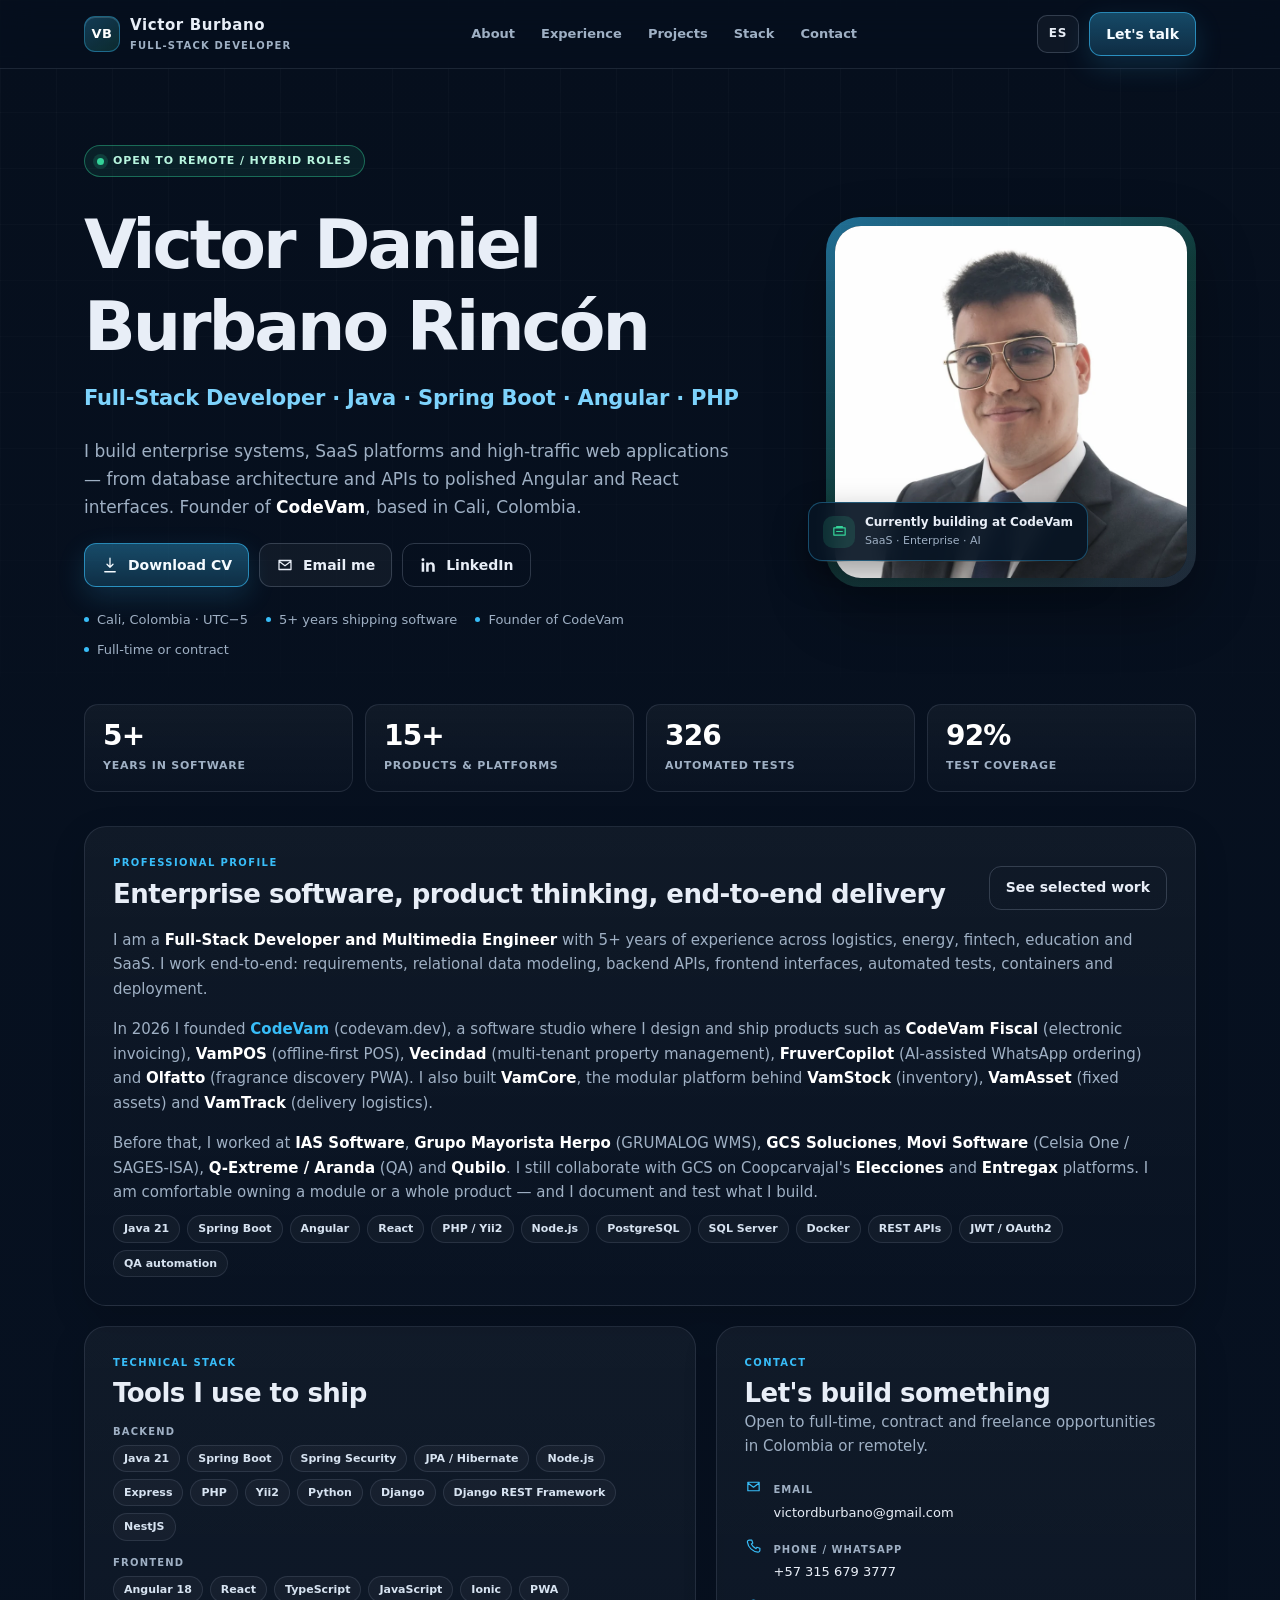
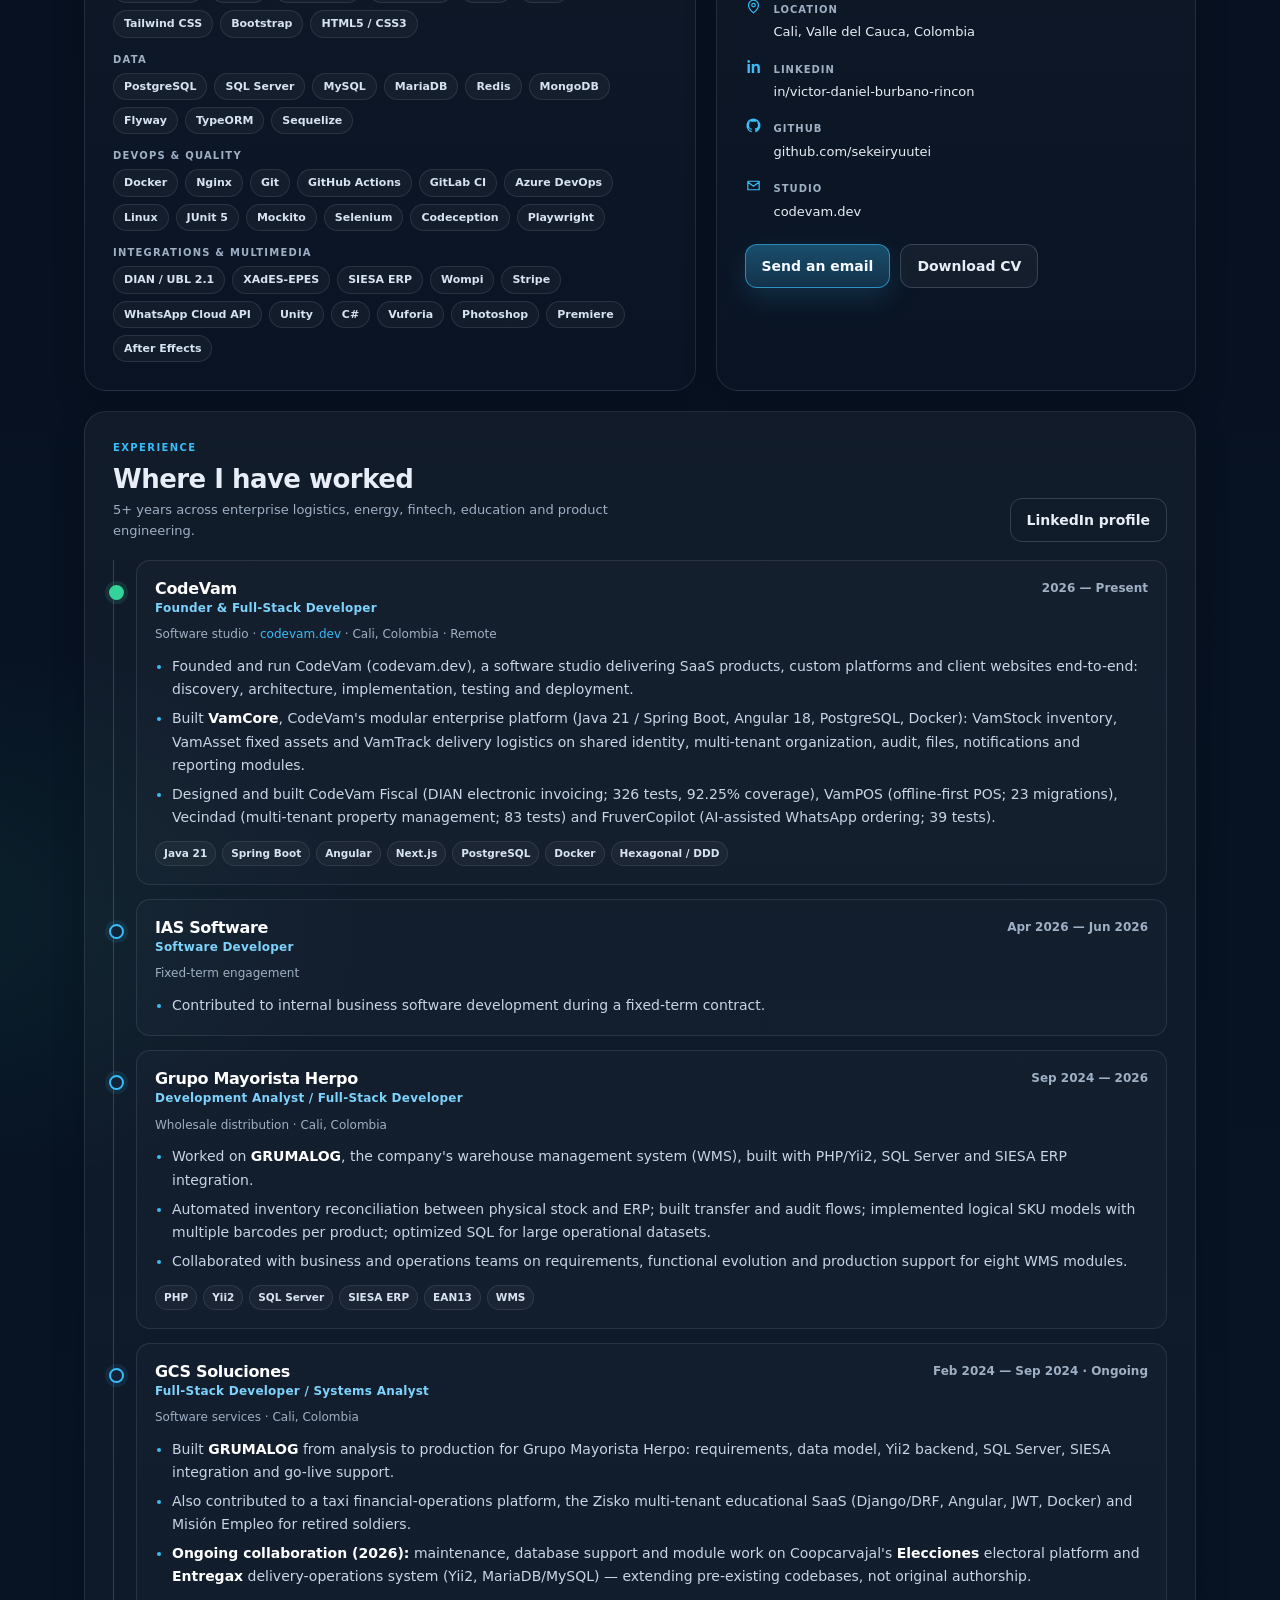
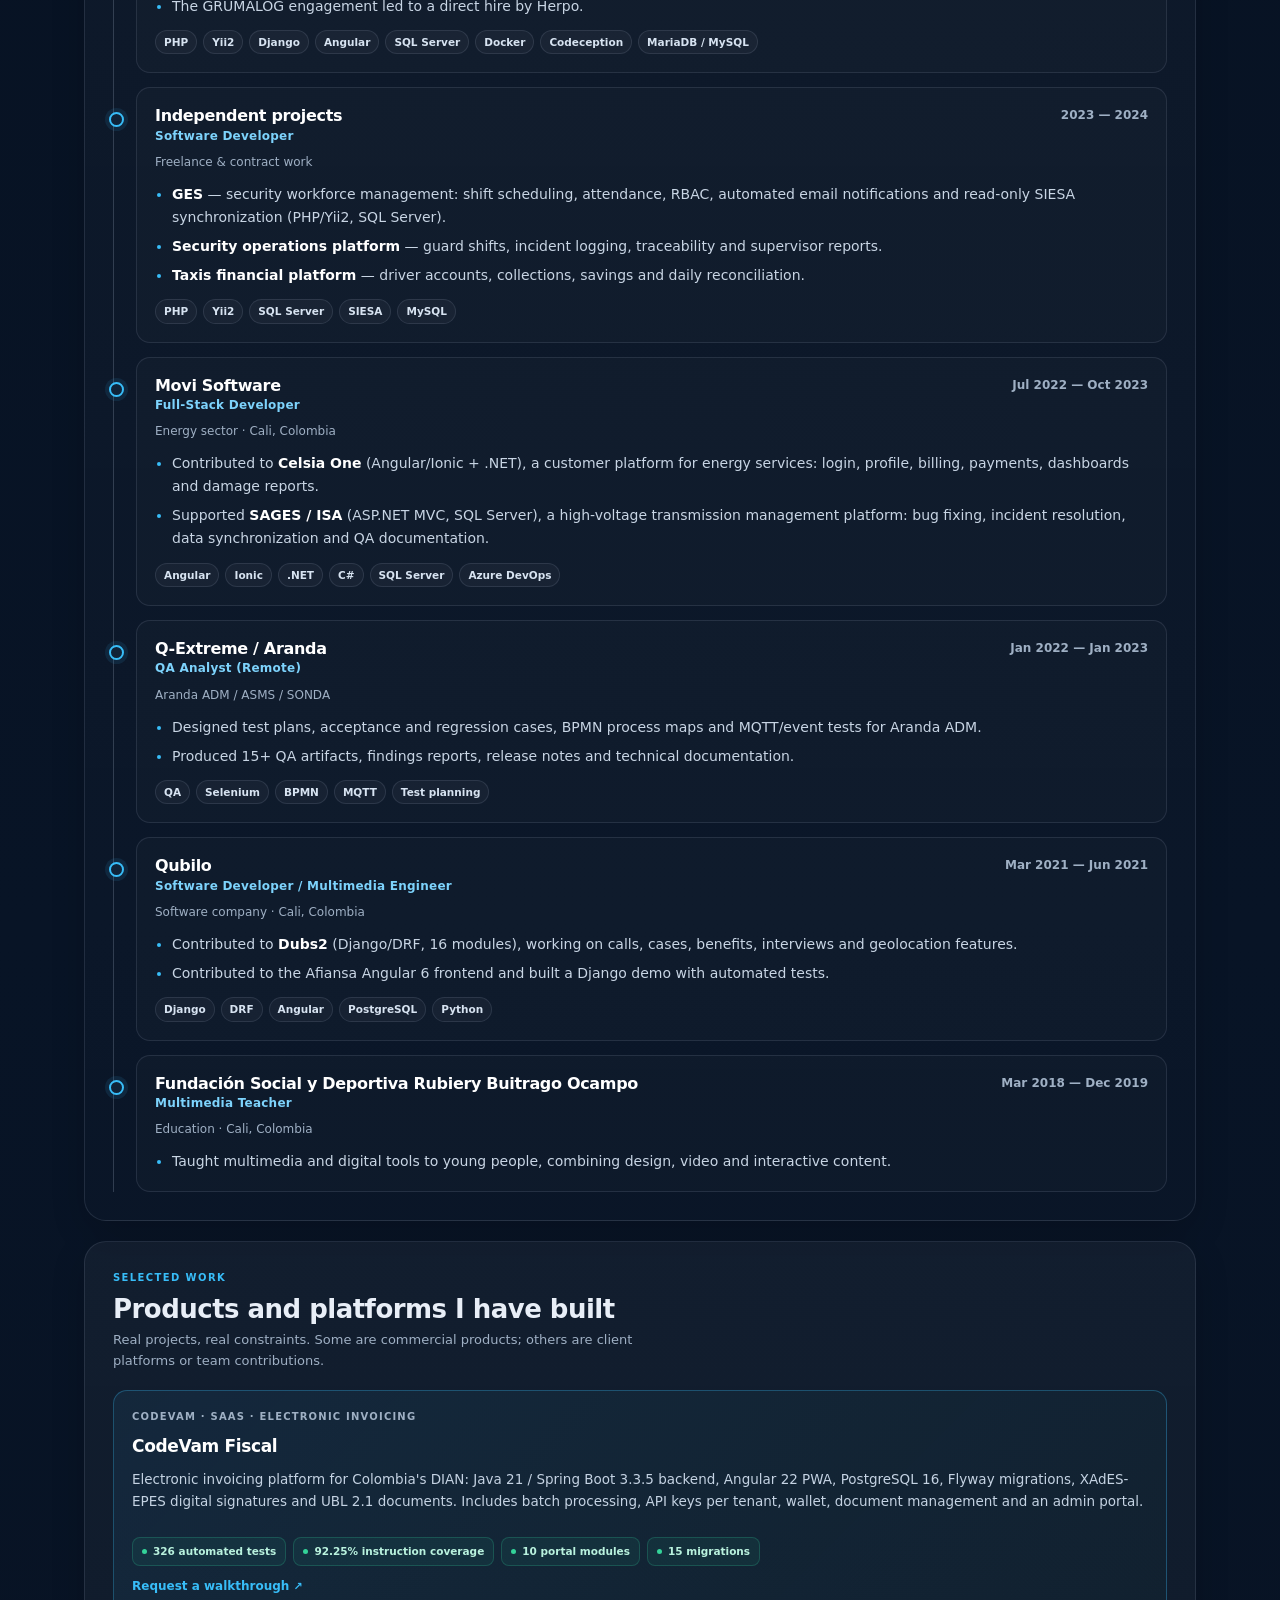
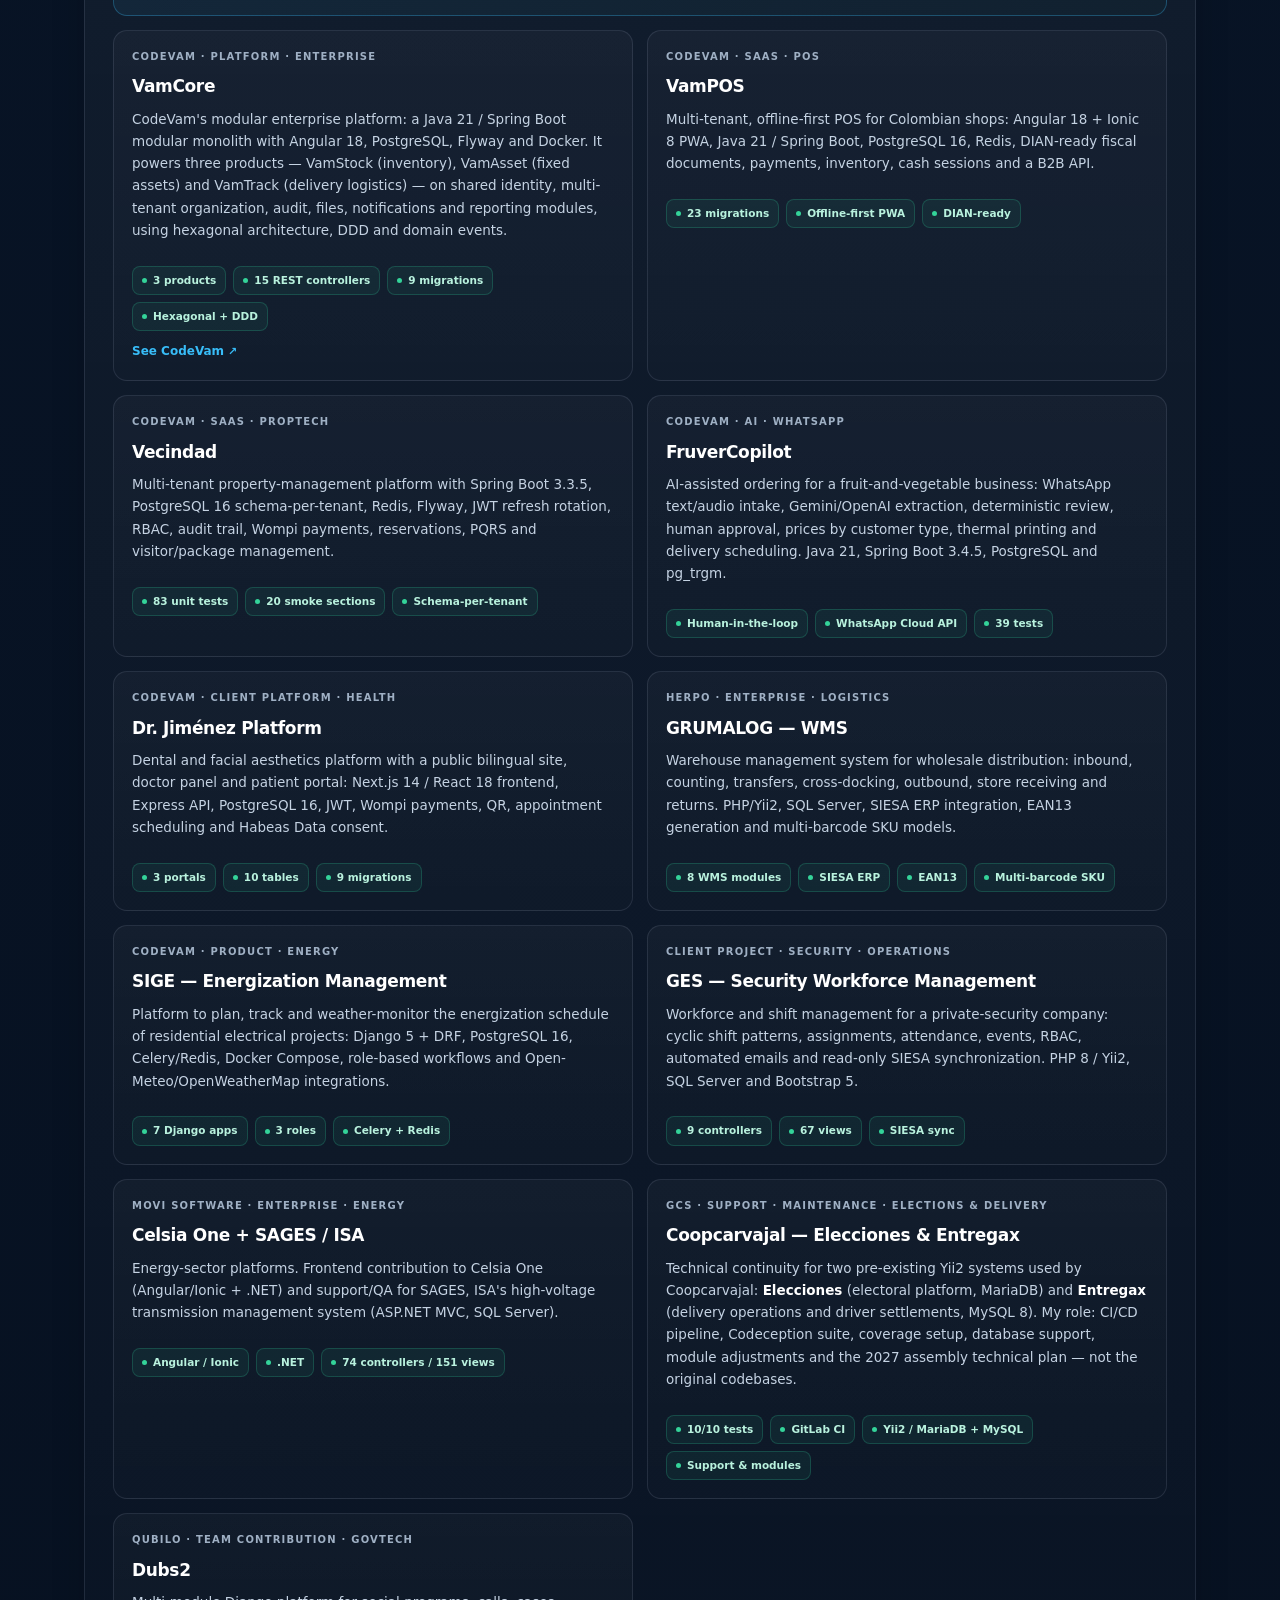
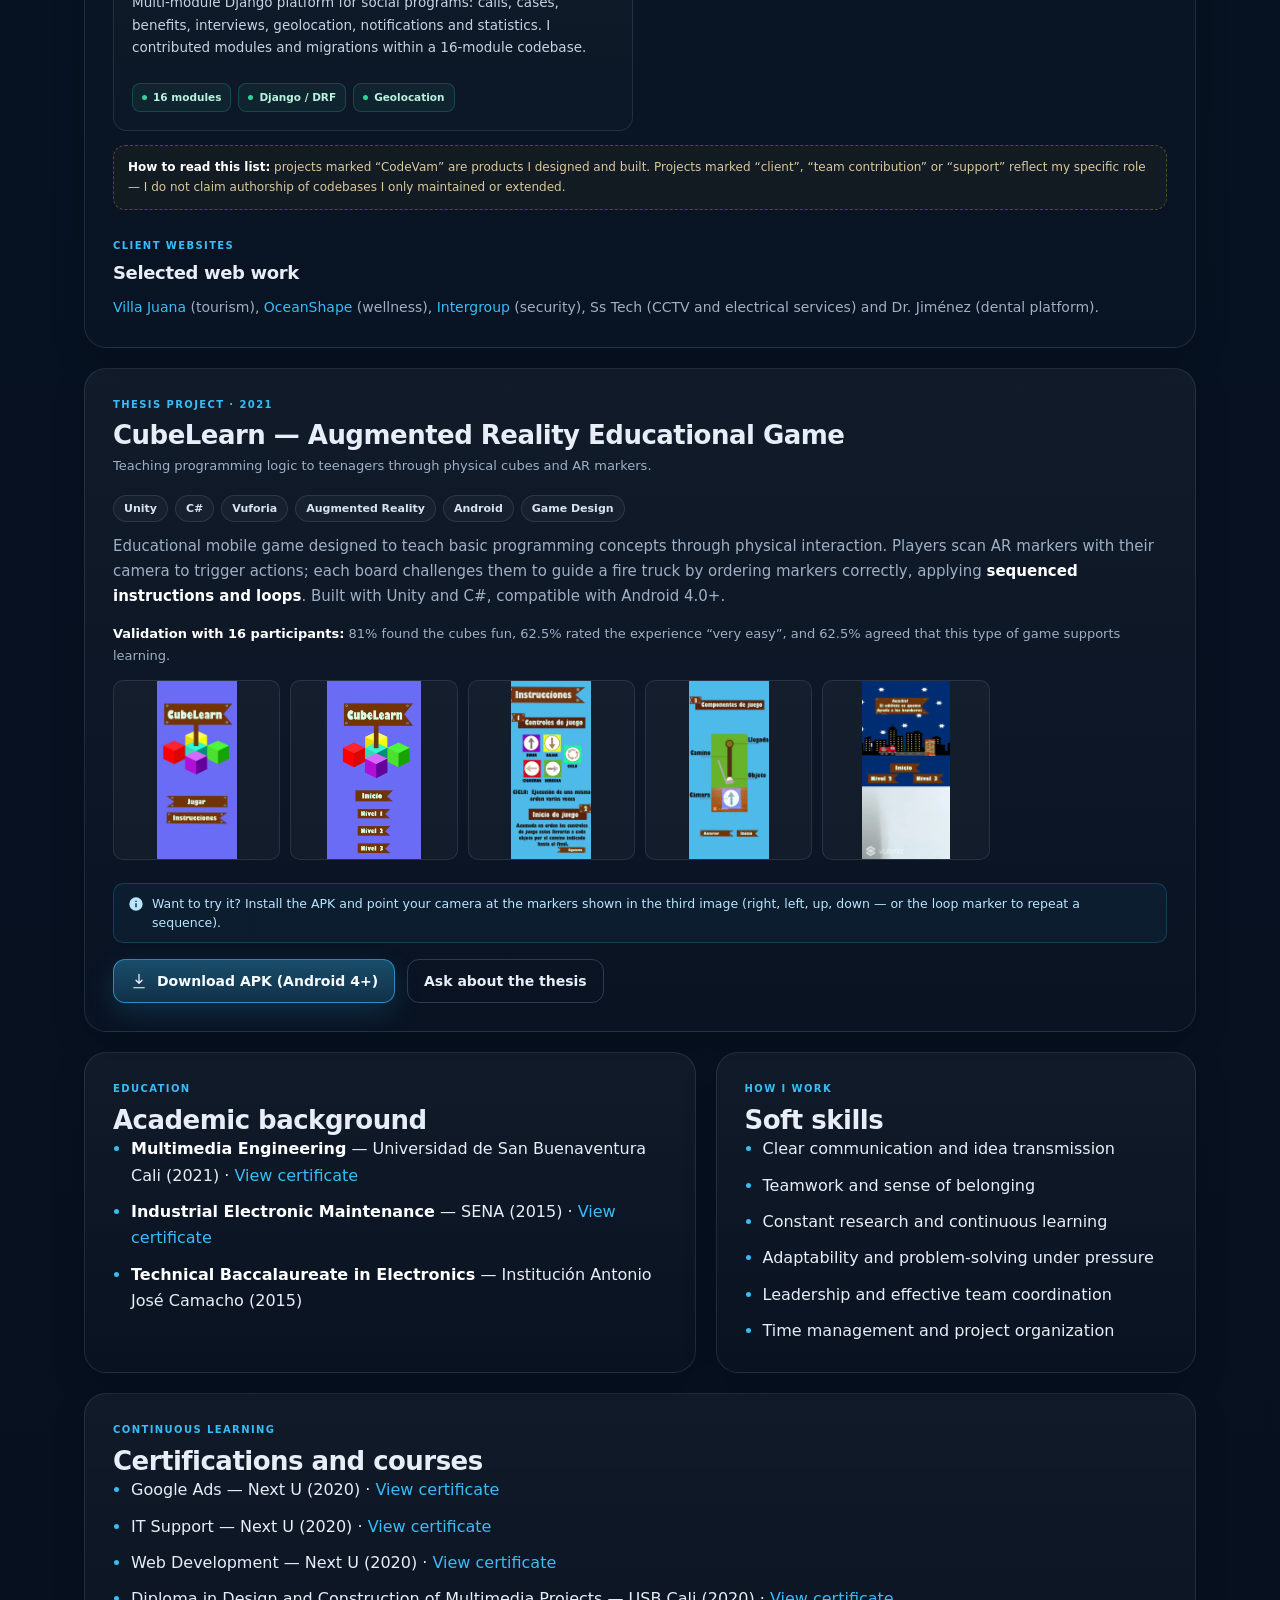
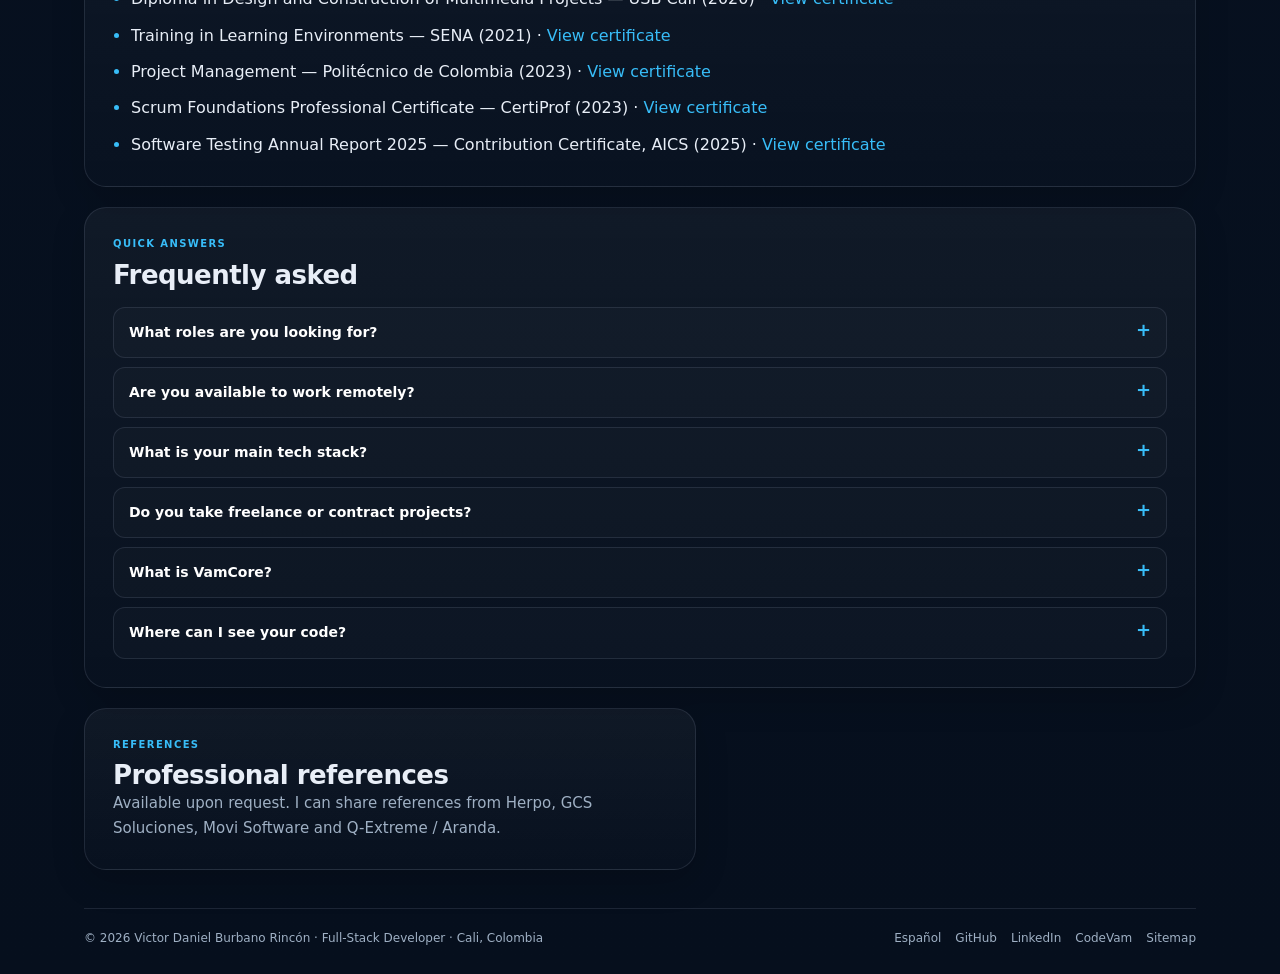
==== commit f781ed44: "Showcase VamCore, CodeVam studio and ongoing GCS work; add LLM discovery files" ====
--- a/index.html
+++ b/index.html
@@ -7,8 +7,8 @@
   <meta name="format-detection" content="telephone=no">
 
   <title>Victor Burbano | Full-Stack Developer (Java, Spring Boot, Angular) — Cali, Colombia</title>
-  <meta name="description" content="Full-Stack Developer in Cali, Colombia. Java/Spring Boot, Angular/React, PHP/Yii2 and Node. Founder of CodeVam. Open to remote and hybrid roles.">
-  <meta name="keywords" content="Victor Burbano, Victor Daniel Burbano Rincón, full stack developer Cali, Java developer Colombia, Spring Boot, Angular developer, React developer, PHP Yii2, Node.js, remote developer Colombia, CodeVam, ingeniero multimedia">
+  <meta name="description" content="Full-Stack Developer in Cali, Colombia with 5+ years in Java/Spring Boot, Angular/React, PHP/Yii2 and Node. Founder of CodeVam. Open to remote and hybrid roles.">
+  <meta name="keywords" content="Victor Burbano, Victor Daniel Burbano Rincón, full stack developer Cali, Java developer Colombia, Spring Boot, Angular developer, React developer, PHP Yii2, Node.js, remote developer Colombia, CodeVam, VamCore, enterprise software, 5+ years experience, ingeniero multimedia">
   <meta name="author" content="Victor Daniel Burbano Rincón">
   <meta name="robots" content="index, follow, max-image-preview:large, max-snippet:-1, max-video-preview:-1">
   <meta name="theme-color" content="#060f1d">
@@ -16,13 +16,14 @@
   <link rel="alternate" hreflang="en" href="https://victorburbano.com/">
   <link rel="alternate" hreflang="es" href="https://victorburbano.com/es/">
   <link rel="alternate" hreflang="x-default" href="https://victorburbano.com/">
+  <link rel="alternate" type="text/plain" href="https://victorburbano.com/llms.txt" title="LLM-readable summary">
 
   <!-- Open Graph -->
   <meta property="og:type" content="profile">
   <meta property="og:site_name" content="Victor Burbano — Full-Stack Developer">
   <meta property="og:url" content="https://victorburbano.com/">
   <meta property="og:title" content="Victor Burbano | Full-Stack Developer (Java, Spring Boot, Angular)">
-  <meta property="og:description" content="Full-Stack Developer in Cali, Colombia. Java/Spring Boot, Angular/React, PHP/Yii2 and Node. Founder of CodeVam. Open to remote and hybrid roles.">
+  <meta property="og:description" content="Full-Stack Developer in Cali, Colombia with 5+ years in Java/Spring Boot, Angular/React, PHP/Yii2 and Node. Founder of CodeVam. Open to remote and hybrid roles.">
   <meta property="og:image" content="https://victorburbano.com/assets/og-image-en.jpg">
   <meta property="og:image:secure_url" content="https://victorburbano.com/assets/og-image-en.jpg">
   <meta property="og:image:type" content="image/jpeg">
@@ -38,7 +39,7 @@
   <!-- Twitter / X -->
   <meta name="twitter:card" content="summary_large_image">
   <meta name="twitter:title" content="Victor Burbano | Full-Stack Developer (Java, Spring Boot, Angular)">
-  <meta name="twitter:description" content="Full-Stack Developer in Cali, Colombia. Java/Spring Boot, Angular/React, PHP/Yii2 and Node. Founder of CodeVam.">
+  <meta name="twitter:description" content="Full-Stack Developer in Cali, Colombia with 5+ years in Java/Spring Boot, Angular/React, PHP/Yii2 and Node. Founder of CodeVam.">
   <meta name="twitter:image" content="https://victorburbano.com/assets/og-image-en.jpg">
   <meta name="twitter:image:alt" content="Victor Burbano — Full-Stack Developer, Cali, Colombia">
 
@@ -82,7 +83,7 @@
         "name": "Victor Daniel Burbano Rincón",
         "alternateName": ["Victor Burbano", "Víctor Burbano", "Victor Daniel Burbano"],
         "jobTitle": "Full-Stack Developer",
-        "description": "Full-Stack Developer and Multimedia Engineer with 4+ years of experience building enterprise systems, SaaS platforms and web applications. Founder of CodeVam.",
+        "description": "Full-Stack Developer and Multimedia Engineer with 5+ years of experience building enterprise systems, SaaS platforms and web applications. Founder of CodeVam and creator of VamCore.",
         "url": "https://victorburbano.com/",
         "image": {
           "@type": "ImageObject",
@@ -143,7 +144,11 @@
           "PostgreSQL", "SQL Server", "MySQL", "MariaDB", "Redis", "MongoDB",
           "Docker", "GitLab CI", "GitHub Actions", "REST APIs", "JWT", "OAuth2",
           "Electronic invoicing", "DIAN", "SIESA ERP", "Software architecture",
-          "Automated testing", "Selenium", "JUnit", "Codeception"
+          "Automated testing", "Selenium", "JUnit", "Codeception",
+          "VamCore", "VamStock", "VamAsset", "VamTrack", "Enterprise resource planning",
+          "Warehouse management systems", "Asset management", "Delivery logistics",
+          "Multi-tenant SaaS", "Hexagonal architecture", "Domain-driven design",
+          "Spring AI", "WhatsApp Business API"
         ],
         "knowsLanguage": [
           { "@type": "Language", "name": "Spanish" },
@@ -157,7 +162,7 @@
             "name": "Cali",
             "addressCountry": "CO"
           },
-          "skills": "Java, Spring Boot, Angular, React, PHP, Yii2, Node.js, PostgreSQL, SQL Server, Docker, QA automation"
+          "skills": "Java, Spring Boot, Angular, React, PHP, Yii2, Node.js, PostgreSQL, SQL Server, Docker, QA automation, VamCore, hexagonal architecture, domain-driven design"
         },
         "seeks": {
           "@type": "Demand",
@@ -204,6 +209,14 @@
           "@type": "Answer",
           "text": "Yes, through CodeVam. He can join an existing team or deliver a project end-to-end, from architecture and database design to deployment and testing."
         }
+      },
+      {
+        "@type": "Question",
+        "name": "What is VamCore?",
+        "acceptedAnswer": {
+          "@type": "Answer",
+          "text": "VamCore is CodeVam's modular enterprise platform, built with Java 21 / Spring Boot, Angular and PostgreSQL. It powers VamStock (inventory), VamAsset (fixed assets) and VamTrack (delivery logistics) on shared identity, multi-tenant organization, audit, files, notifications and reporting modules."
+        }
       }
     ]
   }
@@ -268,7 +281,7 @@
         </div>
         <ul class="hero-facts">
           <li>Cali, Colombia · UTC−5</li>
-          <li>4+ years shipping software</li>
+          <li>5+ years shipping software</li>
           <li>Founder of CodeVam</li>
           <li>Full-time or contract</li>
         </ul>
@@ -291,7 +304,7 @@
     </section>
 
     <div class="stats" aria-label="Career highlights">
-      <div class="stat"><strong>4+</strong><span>Years in software</span></div>
+      <div class="stat"><strong>5+</strong><span>Years in software</span></div>
       <div class="stat"><strong>15+</strong><span>Products &amp; platforms</span></div>
       <div class="stat"><strong>326</strong><span>Automated tests</span></div>
       <div class="stat"><strong>92%</strong><span>Test coverage</span></div>
@@ -308,21 +321,25 @@
         </div>
         <div class="lede">
           <p>
-            I am a <strong>Full-Stack Developer and Multimedia Engineer</strong> with 4+ years of experience
+            I am a <strong>Full-Stack Developer and Multimedia Engineer</strong> with 5+ years of experience
             across logistics, energy, fintech, education and SaaS. I work end-to-end: requirements, relational
             data modeling, backend APIs, frontend interfaces, automated tests, containers and deployment.
           </p>
           <p>
-            In 2026 I founded <strong>CodeVam</strong>, a software studio where I design and ship products such as
+            In 2026 I founded <strong><a href="https://codevam.dev/" target="_blank" rel="noopener noreferrer">CodeVam</a></strong>
+            (codevam.dev), a software studio where I design and ship products such as
             <strong>CodeVam Fiscal</strong> (electronic invoicing), <strong>VamPOS</strong> (offline-first POS),
             <strong>Vecindad</strong> (multi-tenant property management), <strong>FruverCopilot</strong>
-            (AI-assisted WhatsApp ordering) and <strong>Olfatto</strong> (fragrance discovery PWA).
+            (AI-assisted WhatsApp ordering) and <strong>Olfatto</strong> (fragrance discovery PWA). I also built
+            <strong>VamCore</strong>, the modular platform behind <strong>VamStock</strong> (inventory),
+            <strong>VamAsset</strong> (fixed assets) and <strong>VamTrack</strong> (delivery logistics).
           </p>
           <p>
-            Before that, I worked at <strong>Grupo Mayorista Herpo</strong> (GRUMALOG WMS),
-            <strong>GCS Soluciones</strong>, <strong>IAS Software</strong>, <strong>Movi Software</strong>
+            Before that, I worked at <strong>IAS Software</strong>, <strong>Grupo Mayorista Herpo</strong>
+            (GRUMALOG WMS), <strong>GCS Soluciones</strong>, <strong>Movi Software</strong>
             (Celsia One / SAGES-ISA), <strong>Q-Extreme / Aranda</strong> (QA) and <strong>Qubilo</strong>.
-            I am comfortable owning a module or a whole product — and I document and test what I build.
+            I still collaborate with GCS on Coopcarvajal's <strong>Elecciones</strong> and <strong>Entregax</strong>
+            platforms. I am comfortable owning a module or a whole product — and I document and test what I build.
           </p>
         </div>
         <div class="pills" aria-label="Core technologies">
@@ -429,7 +446,7 @@
           <div>
             <span class="eyebrow">Experience</span>
             <h2 id="experience-title">Where I have worked</h2>
-            <p>Four years across enterprise logistics, energy, fintech, education and product engineering.</p>
+            <p>5+ years across enterprise logistics, energy, fintech, education and product engineering.</p>
           </div>
           <a class="btn ghost" href="https://www.linkedin.com/in/victor-daniel-burbano-rincon-93b882168" target="_blank" rel="noopener noreferrer">LinkedIn profile</a>
         </div>
@@ -439,20 +456,21 @@
             <div class="job-head">
               <div>
                 <h3 class="job-title">CodeVam <span>Founder &amp; Full-Stack Developer</span></h3>
-                <p class="job-foot">Software studio · Cali, Colombia · Remote</p>
+                <p class="job-foot">Software studio · <a href="https://codevam.dev/" target="_blank" rel="noopener noreferrer">codevam.dev</a> · Cali, Colombia · Remote</p>
               </div>
               <div class="job-meta">2026 — Present</div>
             </div>
             <div class="job-body">
               <ul>
-                <li>Founded and run a software studio delivering SaaS products and custom platforms end-to-end: discovery, architecture, implementation, testing and deployment.</li>
-                <li>Designed and built products including CodeVam Fiscal (DIAN electronic invoicing), VamPOS (offline-first POS), Vecindad (multi-tenant property management) and FruverCopilot (AI-assisted WhatsApp ordering).</li>
-                <li>Delivered client platforms and websites for dental, tourism, wellness and security businesses.</li>
+                <li>Founded and run CodeVam (codevam.dev), a software studio delivering SaaS products, custom platforms and client websites end-to-end: discovery, architecture, implementation, testing and deployment.</li>
+                <li>Built <strong>VamCore</strong>, CodeVam's modular enterprise platform (Java 21 / Spring Boot, Angular 18, PostgreSQL, Docker): VamStock inventory, VamAsset fixed assets and VamTrack delivery logistics on shared identity, multi-tenant organization, audit, files, notifications and reporting modules.</li>
+                <li>Designed and built CodeVam Fiscal (DIAN electronic invoicing; 326 tests, 92.25% coverage), VamPOS (offline-first POS; 23 migrations), Vecindad (multi-tenant property management; 83 tests) and FruverCopilot (AI-assisted WhatsApp ordering; 39 tests).</li>
               </ul>
             </div>
             <div class="job-tags">
               <span class="tag">Java 21</span><span class="tag">Spring Boot</span><span class="tag">Angular</span>
               <span class="tag">Next.js</span><span class="tag">PostgreSQL</span><span class="tag">Docker</span>
+              <span class="tag">Hexagonal / DDD</span>
             </div>
           </article>
 
@@ -498,18 +516,20 @@
                 <h3 class="job-title">GCS Soluciones <span>Full-Stack Developer / Systems Analyst</span></h3>
                 <p class="job-foot">Software services · Cali, Colombia</p>
               </div>
-              <div class="job-meta">Feb 2024 — Sep 2024</div>
+              <div class="job-meta">Feb 2024 — Sep 2024 · Ongoing</div>
             </div>
             <div class="job-body">
               <ul>
                 <li>Built <strong>GRUMALOG</strong> from analysis to production for Grupo Mayorista Herpo: requirements, data model, Yii2 backend, SQL Server, SIESA integration and go-live support.</li>
                 <li>Also contributed to a taxi financial-operations platform, the Zisko multi-tenant educational SaaS (Django/DRF, Angular, JWT, Docker) and Misión Empleo for retired soldiers.</li>
+                <li><strong>Ongoing collaboration (2026):</strong> maintenance, database support and module work on Coopcarvajal's <strong>Elecciones</strong> electoral platform and <strong>Entregax</strong> delivery-operations system (Yii2, MariaDB/MySQL) — extending pre-existing codebases, not original authorship.</li>
                 <li>The GRUMALOG engagement led to a direct hire by Herpo.</li>
               </ul>
             </div>
             <div class="job-tags">
               <span class="tag">PHP</span><span class="tag">Yii2</span><span class="tag">Django</span>
               <span class="tag">Angular</span><span class="tag">SQL Server</span><span class="tag">Docker</span>
+              <span class="tag">Codeception</span><span class="tag">MariaDB / MySQL</span>
             </div>
           </article>
 
@@ -641,6 +661,26 @@
           </article>
 
           <article class="project">
+            <span class="project-kicker">CodeVam · Platform · Enterprise</span>
+            <h3>VamCore</h3>
+            <p>
+              CodeVam's modular enterprise platform: a Java 21 / Spring Boot modular monolith with Angular 18,
+              PostgreSQL, Flyway and Docker. It powers three products — VamStock (inventory), VamAsset (fixed
+              assets) and VamTrack (delivery logistics) — on shared identity, multi-tenant organization, audit,
+              files, notifications and reporting modules, using hexagonal architecture, DDD and domain events.
+            </p>
+            <div class="project-metrics">
+              <span class="metric">3 products</span>
+              <span class="metric">15 REST controllers</span>
+              <span class="metric">9 migrations</span>
+              <span class="metric">Hexagonal + DDD</span>
+            </div>
+            <div class="project-links">
+              <a href="https://codevam.dev/" target="_blank" rel="noopener noreferrer">See CodeVam</a>
+            </div>
+          </article>
+
+          <article class="project">
             <span class="project-kicker">CodeVam · SaaS · POS</span>
             <h3>VamPOS</h3>
             <p>
@@ -760,17 +800,19 @@
           </article>
 
           <article class="project">
-            <span class="project-kicker">Support · Maintenance · Elections</span>
-            <h3>Coopcarvajal Electoral Platform</h3>
-            <p>
-              Technical continuity for a pre-existing Yii2/MariaDB electoral system used by a cooperative. My role:
-              CI/CD pipeline, Codeception suite, coverage setup and the 2027 assembly technical plan — not the
-              original codebase.
+            <span class="project-kicker">GCS · Support · Maintenance · Elections &amp; Delivery</span>
+            <h3>Coopcarvajal — Elecciones &amp; Entregax</h3>
+            <p>
+              Technical continuity for two pre-existing Yii2 systems used by Coopcarvajal: <strong>Elecciones</strong>
+              (electoral platform, MariaDB) and <strong>Entregax</strong> (delivery operations and driver
+              settlements, MySQL 8). My role: CI/CD pipeline, Codeception suite, coverage setup, database support,
+              module adjustments and the 2027 assembly technical plan — not the original codebases.
             </p>
             <div class="project-metrics">
               <span class="metric">10/10 tests</span>
               <span class="metric">GitLab CI</span>
-              <span class="metric">Yii2 / MariaDB</span>
+              <span class="metric">Yii2 / MariaDB + MySQL</span>
+              <span class="metric">Support &amp; modules</span>
             </div>
           </article>
 
@@ -908,6 +950,10 @@
           <details>
             <summary>Do you take freelance or contract projects?</summary>
             <p>Yes, through CodeVam. I can join an existing team or deliver a project end-to-end, from architecture and database design to deployment and testing.</p>
+          </details>
+          <details>
+            <summary>What is VamCore?</summary>
+            <p>VamCore is CodeVam's modular enterprise platform: Java 21 / Spring Boot, Angular 18 and PostgreSQL. It powers VamStock (inventory), VamAsset (fixed assets) and VamTrack (delivery logistics) on shared identity, multi-tenant organization, audit, files, notifications and reporting modules.</p>
           </details>
           <details>
             <summary>Where can I see your code?</summary>
